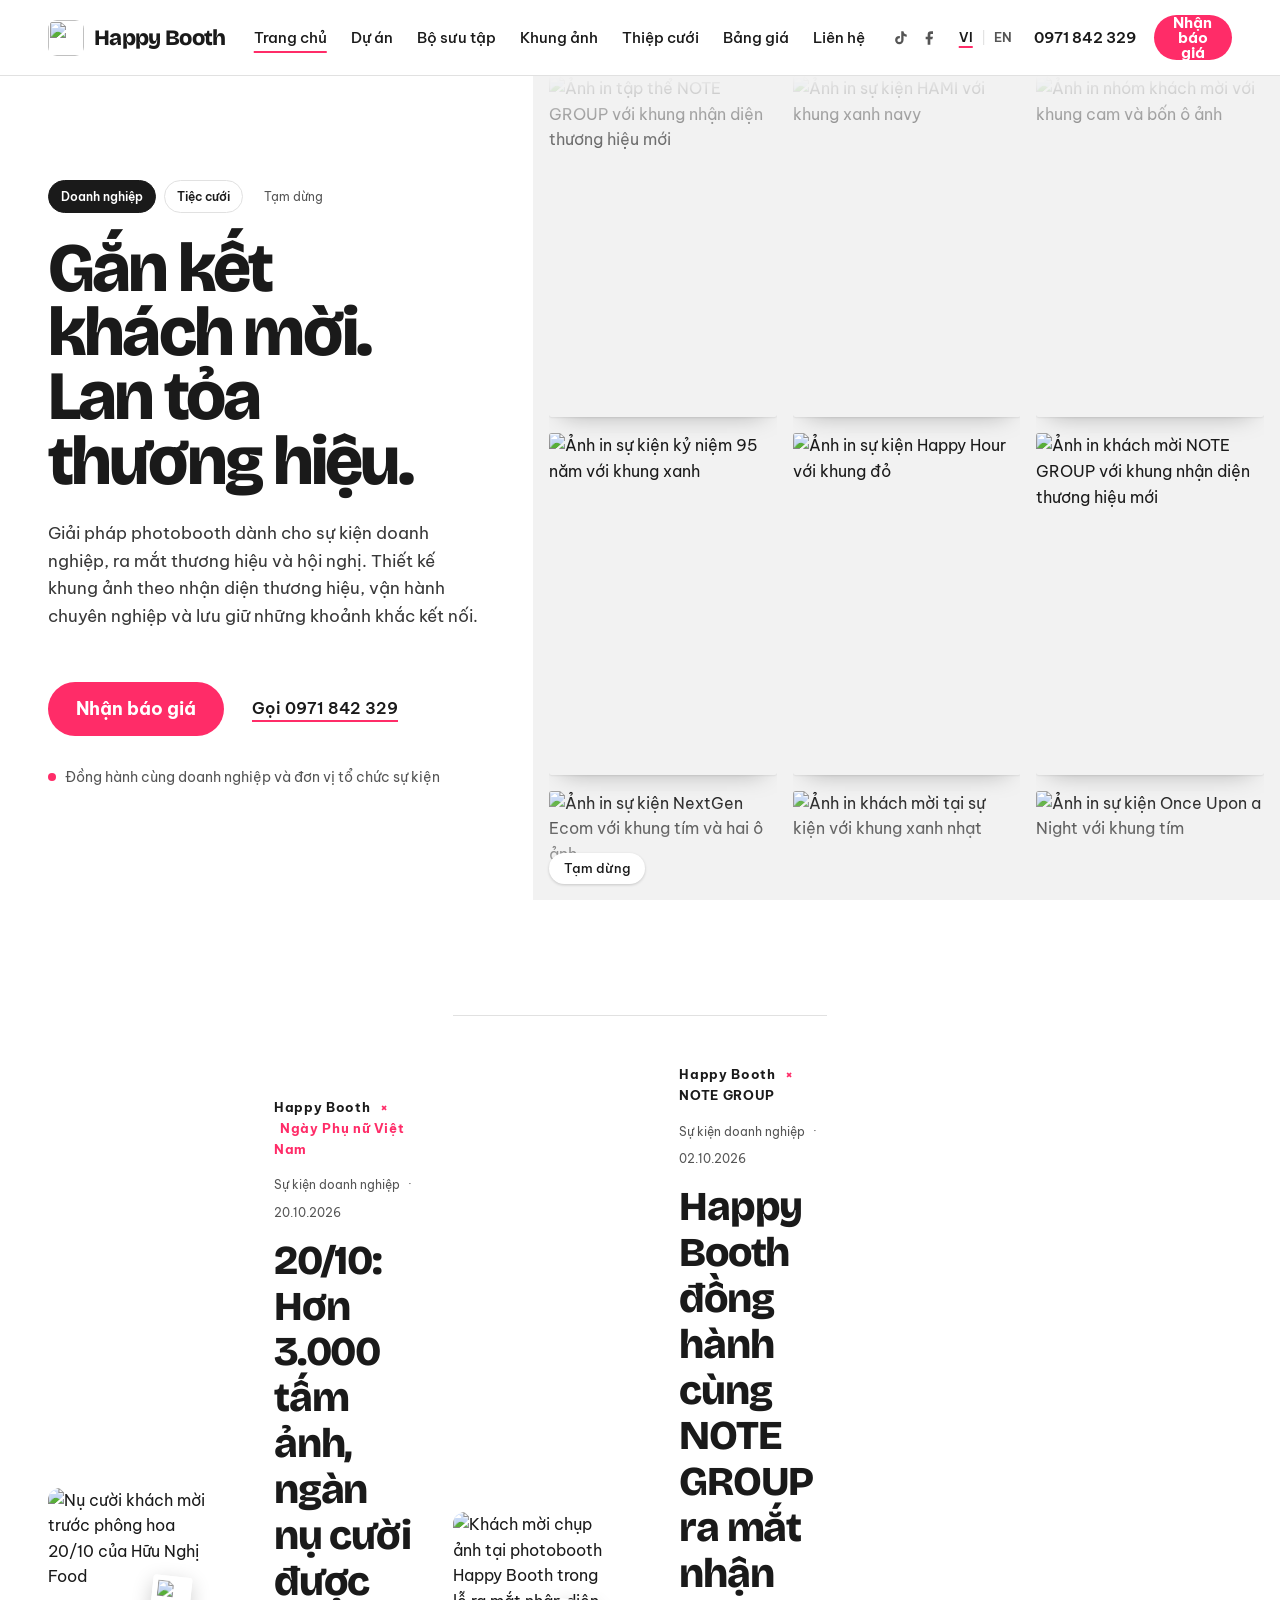
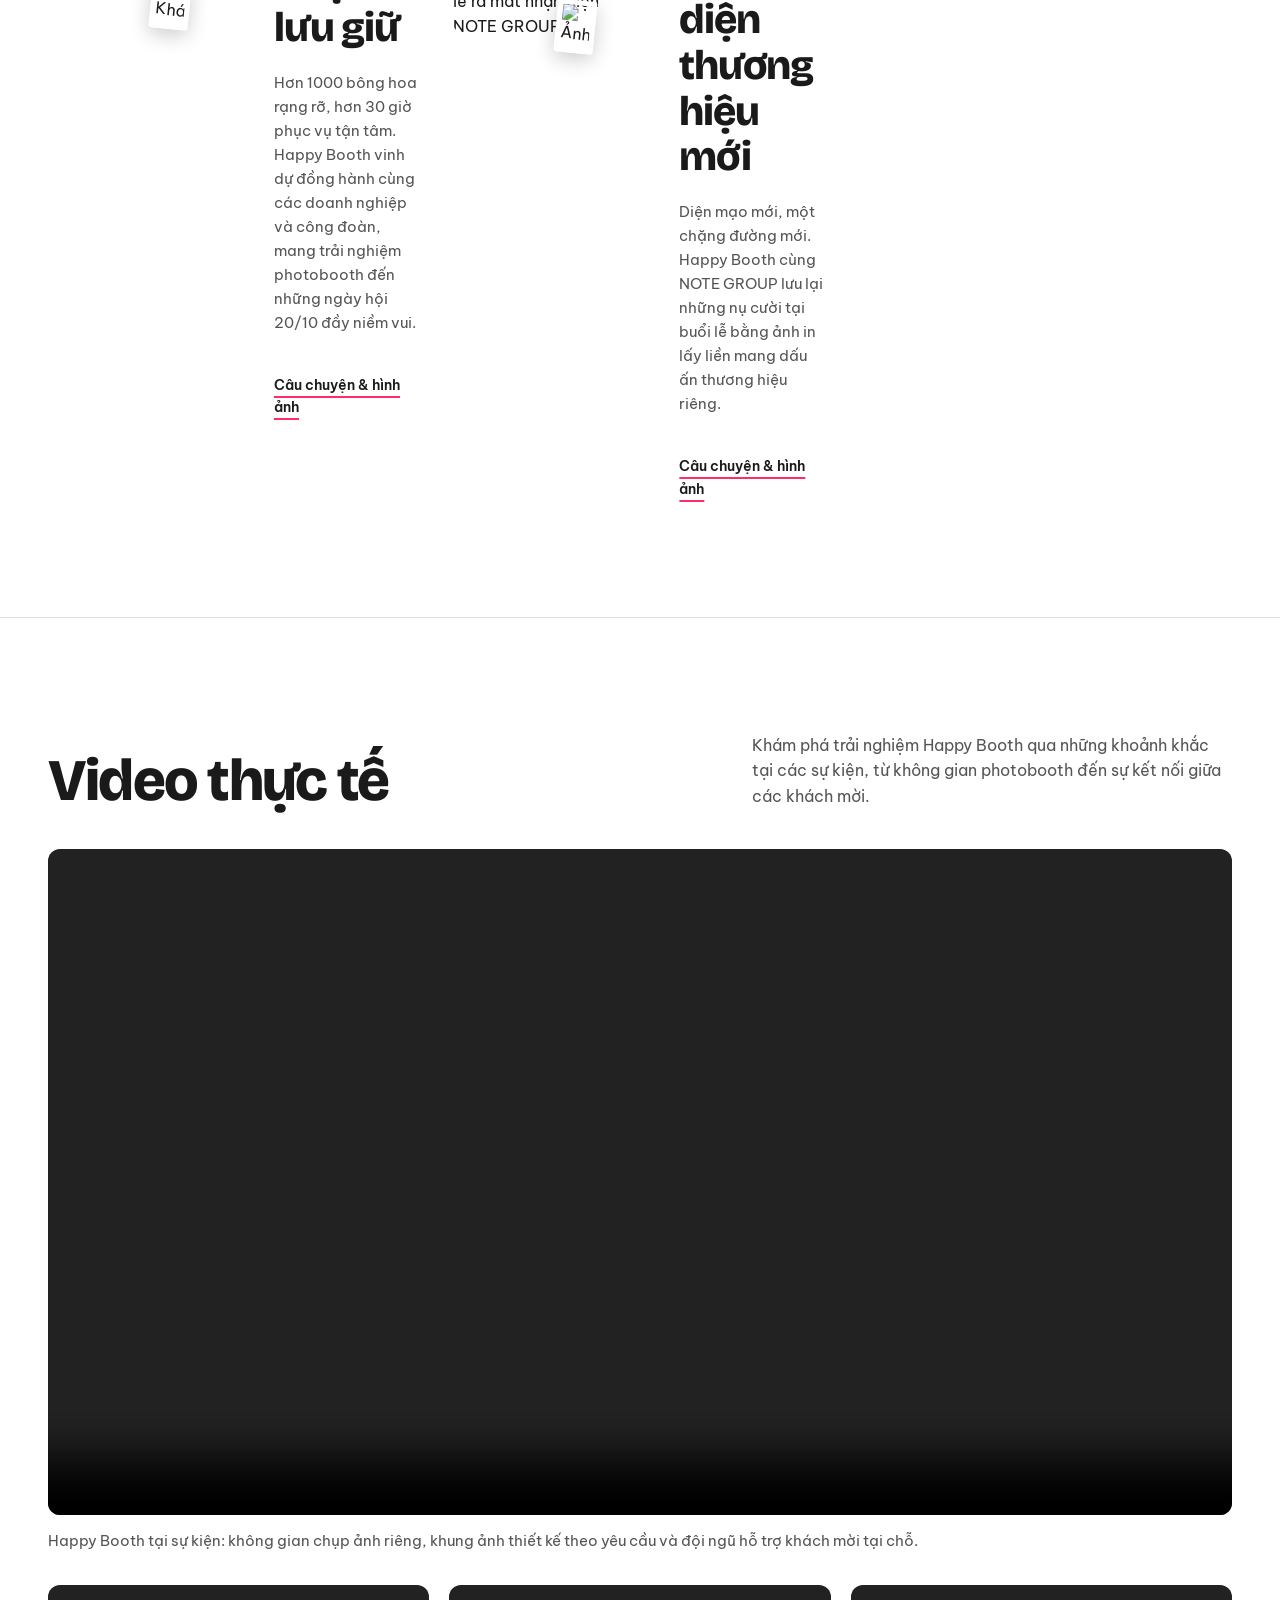
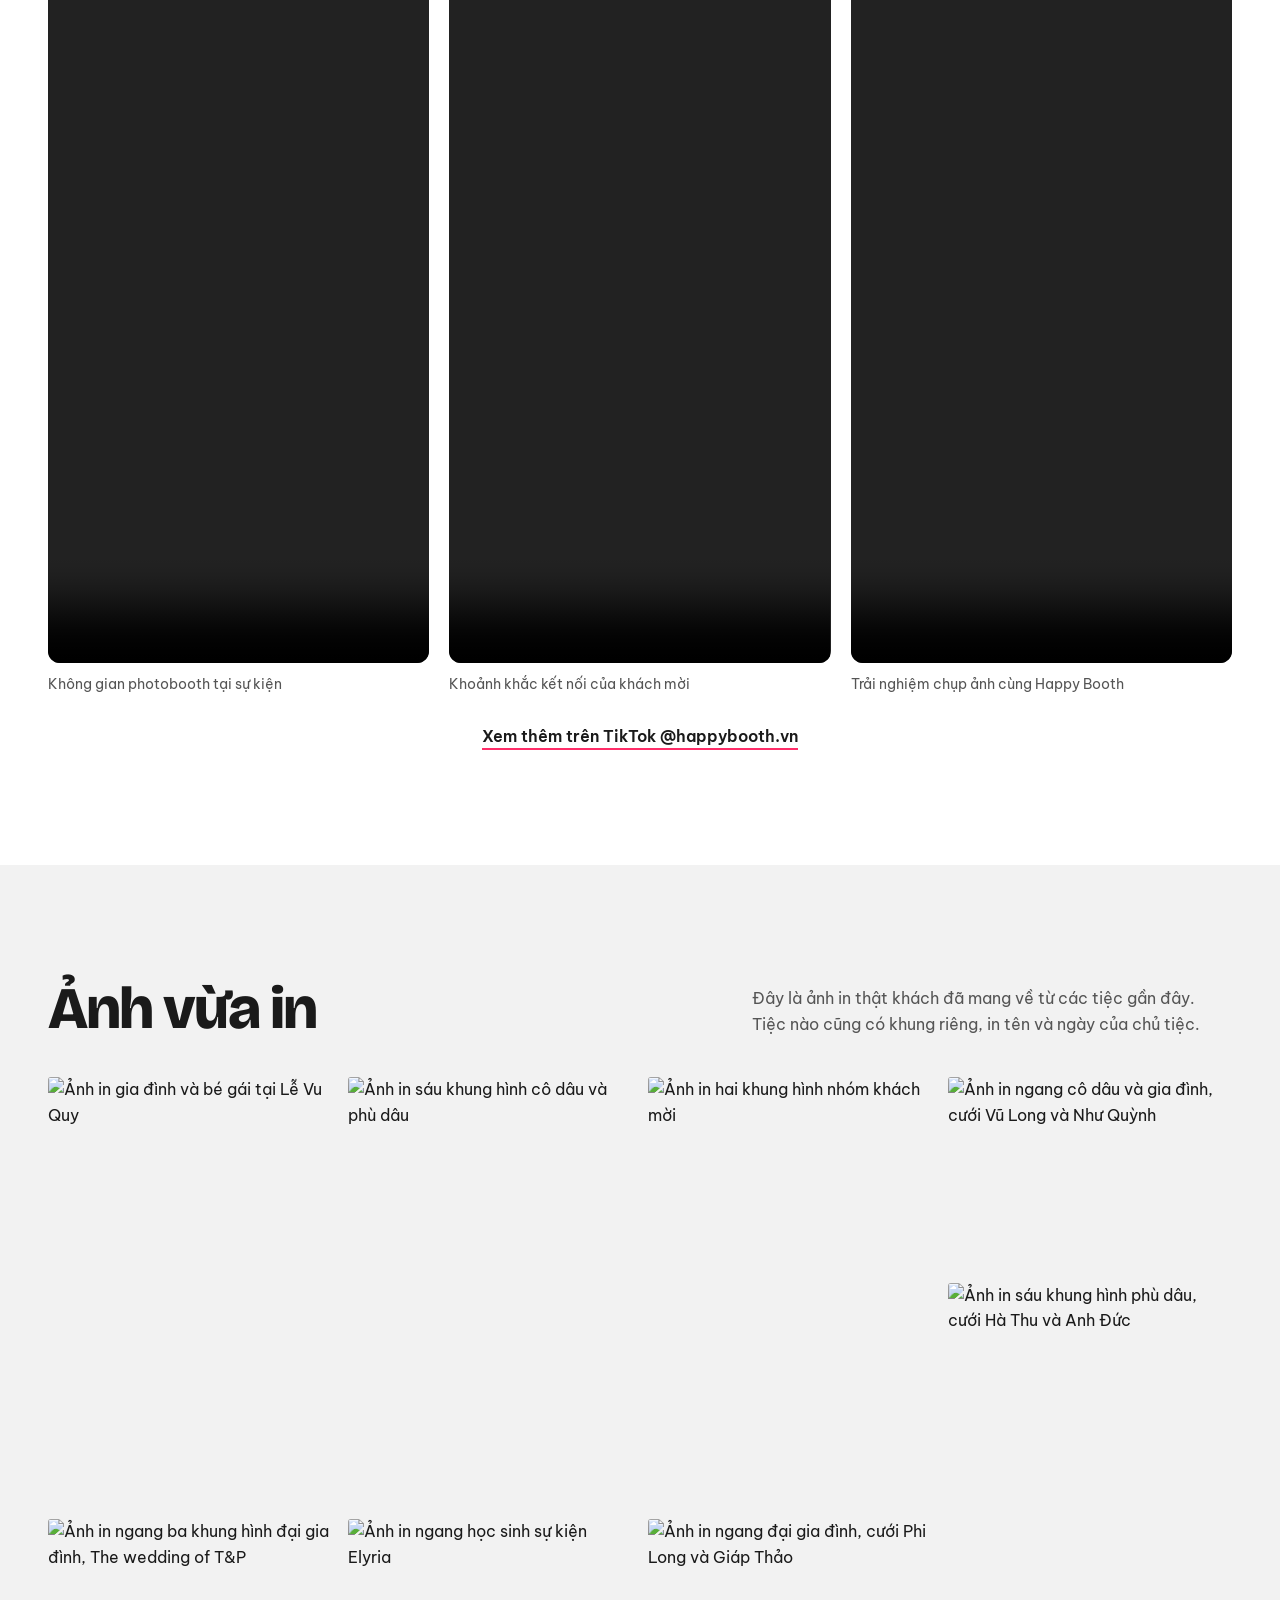
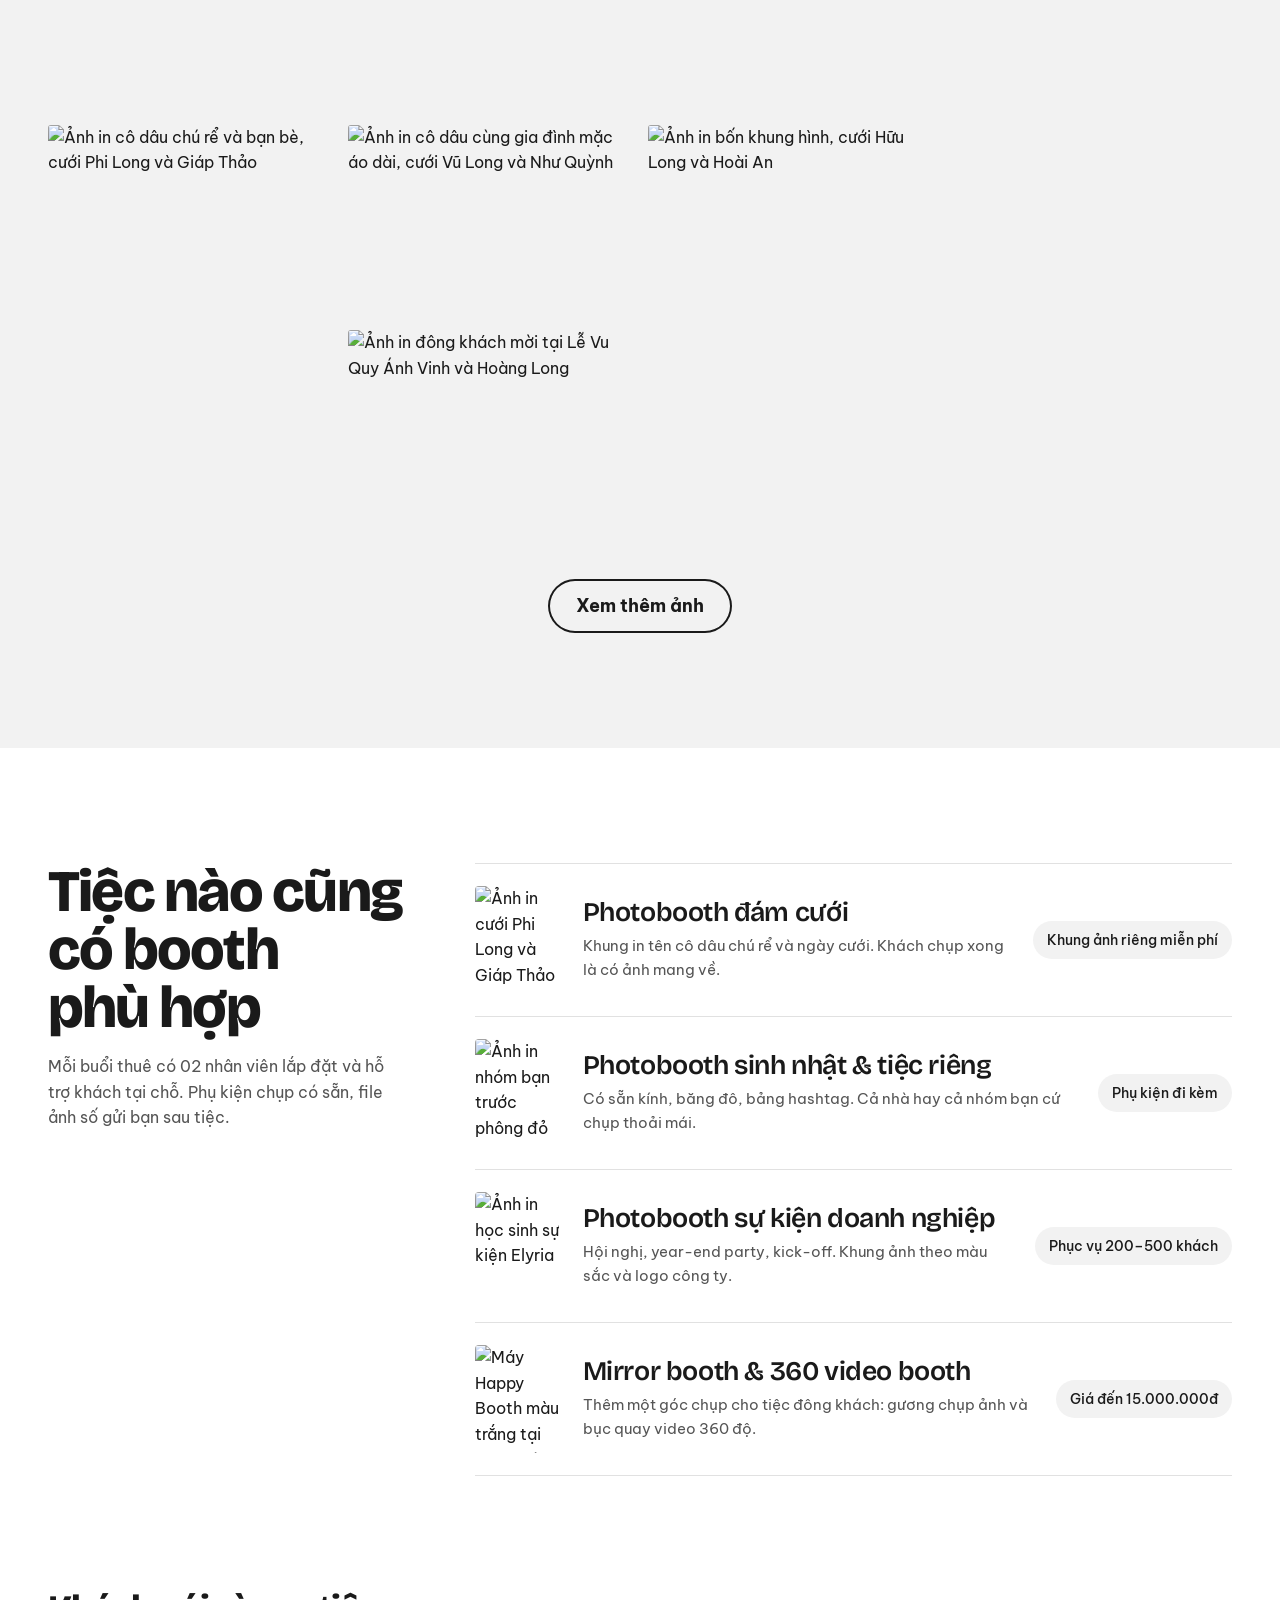
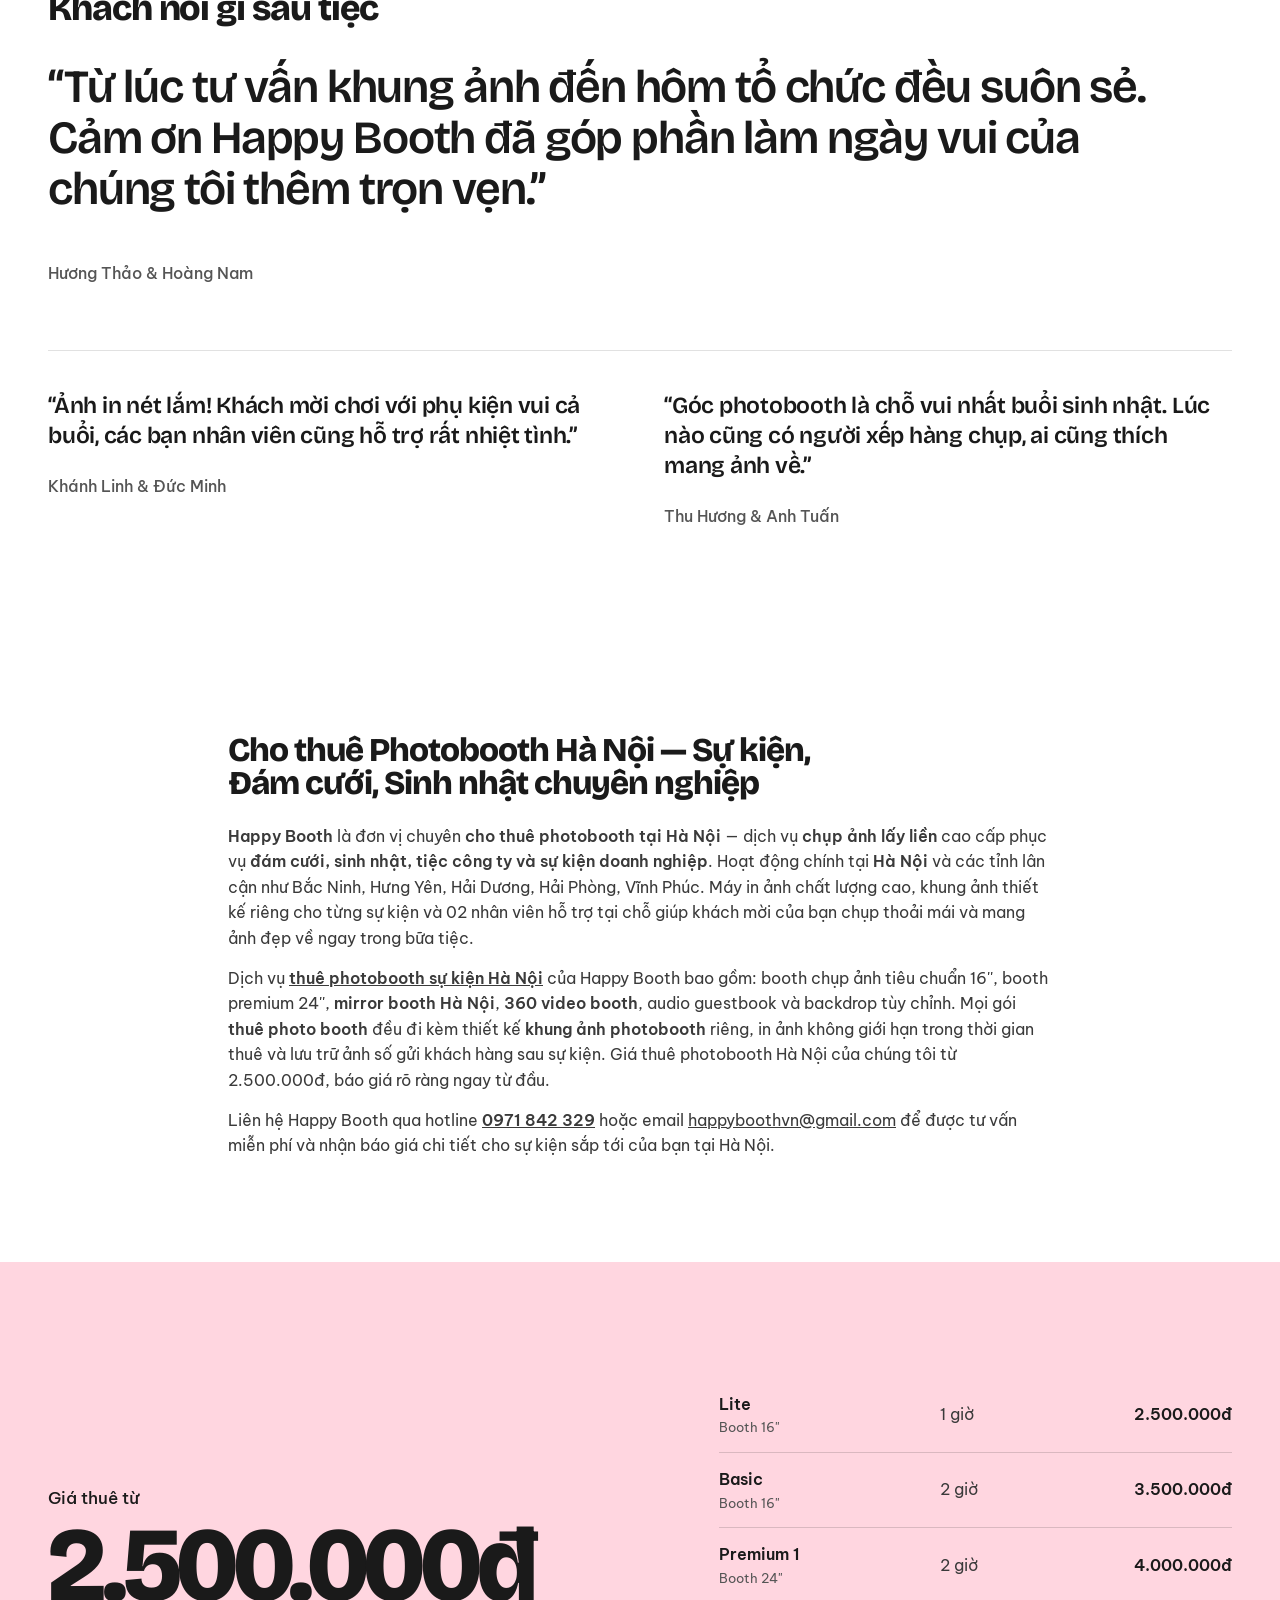
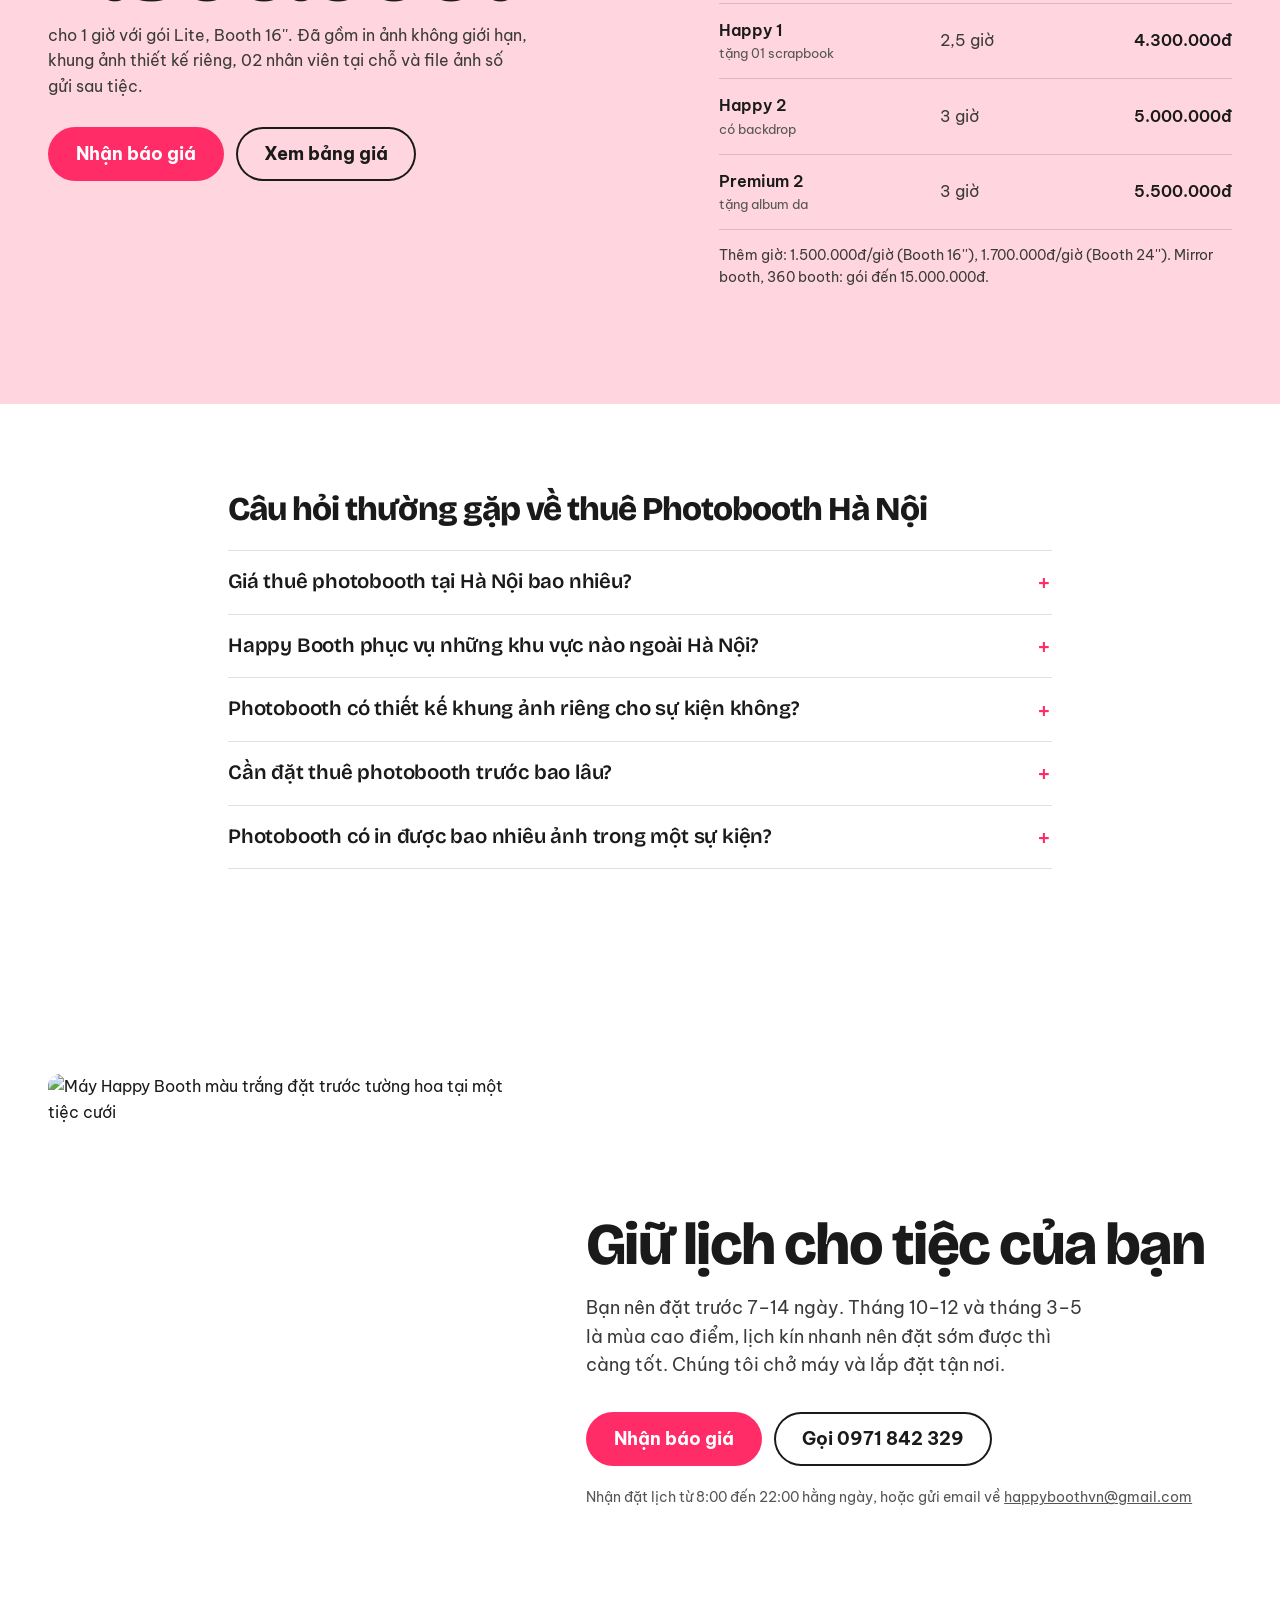
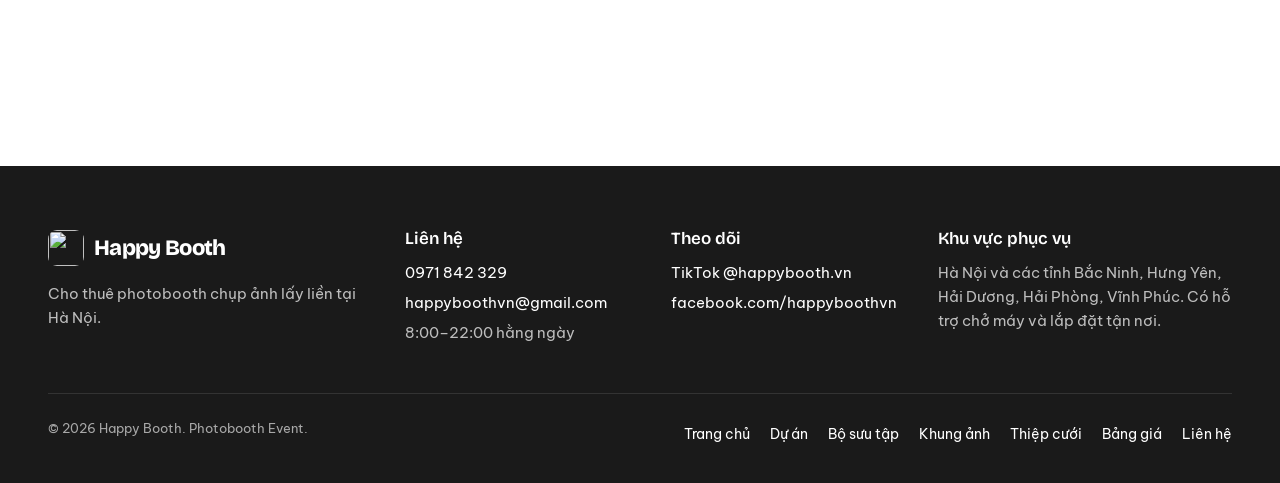
==== index.html @ bcaf2736 "Link the wedding invitation site from every menu Co-Authored-By: Claude Opus 5.5 <noreply@anthropic." ====
<!DOCTYPE html>
<html lang="vi">
<head>
  <meta charset="UTF-8">
  <meta name="viewport" content="width=device-width, initial-scale=1.0">
  <title>Cho thuê Photobooth Hà Nội: sự kiện &amp; đám cưới | Happy Booth</title>
  <meta name="description" content="Cho thuê Photobooth Hà Nội chụp ảnh lấy liền cho đám cưới, sinh nhật, sự kiện doanh nghiệp. Khung ảnh thiết kế riêng, in không giới hạn, giá từ 2.500.000đ.">
  <meta name="keywords" content="thuê photobooth hà nội, cho thuê photobooth hà nội, photobooth sự kiện hà nội, thuê photo booth sự kiện, photobooth đám cưới hà nội, photobooth sinh nhật hà nội, giá thuê photobooth, chụp ảnh lấy liền hà nội, happy booth, photo booth event, khung ảnh photobooth, mirror booth hà nội, 360 booth hà nội">
  <meta name="author" content="Happy Booth">
  <meta name="robots" content="index, follow">
  <link rel="canonical" href="https://happybooth.vn/">

  <!-- Open Graph / Facebook -->
  <meta property="og:type" content="website">
  <meta property="og:url" content="https://happybooth.vn/">
  <meta property="og:title" content="Cho thuê Photobooth Hà Nội: sự kiện &amp; đám cưới | Happy Booth">
  <meta property="og:description" content="Cho thuê Photobooth Hà Nội chụp ảnh lấy liền cao cấp cho đám cưới, sinh nhật, sự kiện doanh nghiệp. Thiết kế khung ảnh riêng, in ảnh tức thì.">
  <meta property="og:image" content="https://happybooth.vn/assets/images/og-cover.jpg">
  <meta property="og:image:width" content="1200">
  <meta property="og:image:height" content="630">
  <meta property="og:image:alt" content="Happy Booth — Cho thuê Photobooth Hà Nội cho đám cưới, sự kiện doanh nghiệp, sinh nhật">
  <meta property="og:locale" content="vi_VN">
  <meta property="og:site_name" content="Happy Booth">

  <!-- Twitter Card -->
  <meta name="twitter:card" content="summary_large_image">
  <meta name="twitter:title" content="Cho thuê Photobooth Hà Nội: sự kiện &amp; đám cưới | Happy Booth">
  <meta name="twitter:description" content="Cho thuê Photobooth Hà Nội chụp ảnh lấy liền cao cấp cho đám cưới, sinh nhật, sự kiện doanh nghiệp.">
  <meta name="twitter:image" content="https://happybooth.vn/assets/images/og-cover.jpg">

  <!-- JSON-LD LocalBusiness Schema -->
  <script type="application/ld+json">
  {
    "@context": "https://schema.org",
    "@type": "LocalBusiness",
    "@id": "https://happybooth.vn/#business",
    "name": "Happy Booth",
    "alternateName": "Happy Booth Hà Nội",
    "image": [
      "https://happybooth.vn/assets/images/home/1.jpg",
      "https://happybooth.vn/assets/images/home/main_image.png"
    ],
    "logo": "https://happybooth.vn/assets/icons/logo.svg",
    "url": "https://happybooth.vn",
    "telephone": "+84971842329",
    "email": "happyboothvn@gmail.com",
    "description": "Happy Booth là đơn vị chuyên cho thuê Photobooth Hà Nội — chụp ảnh lấy liền cao cấp cho đám cưới, sinh nhật, sự kiện doanh nghiệp. Thiết kế khung ảnh riêng, in ảnh tức thì.",
    "priceRange": "2.500.000đ - 15.000.000đ",
    "currenciesAccepted": "VND",
    "paymentAccepted": "Cash, Bank Transfer, Momo, ZaloPay",
    "openingHours": "Mo-Su 08:00-22:00",
    "address": {
      "@type": "PostalAddress",
      "addressLocality": "Hà Nội",
      "addressRegion": "Hà Nội",
      "addressCountry": "VN"
    },
    "areaServed": [
      {"@type": "City", "name": "Hà Nội"},
      {"@type": "City", "name": "Bắc Ninh"},
      {"@type": "City", "name": "Hưng Yên"},
      {"@type": "City", "name": "Hải Phòng"},
      {"@type": "City", "name": "Hải Dương"},
      {"@type": "City", "name": "Vĩnh Phúc"},
      {"@type": "Country", "name": "Việt Nam"}
    ],
    "hasOfferCatalog": {
      "@type": "OfferCatalog",
      "name": "Dịch vụ cho thuê Photobooth Hà Nội",
      "itemListElement": [
        {
          "@type": "Offer",
          "itemOffered": {
            "@type": "Service",
            "name": "Cho thuê Photobooth đám cưới Hà Nội",
            "description": "Photobooth chụp ảnh lấy liền cao cấp cho tiệc cưới, có thiết kế khung ảnh riêng theo cô dâu chú rể."
          }
        },
        {
          "@type": "Offer",
          "itemOffered": {
            "@type": "Service",
            "name": "Cho thuê Photobooth sự kiện doanh nghiệp",
            "description": "Photobooth cho hội nghị, lễ kỷ niệm, event công ty, year-end party, kick-off tại Hà Nội."
          }
        },
        {
          "@type": "Offer",
          "itemOffered": {
            "@type": "Service",
            "name": "Cho thuê Mirror Booth & 360 Booth",
            "description": "Mirror booth tương tác và 360 video booth quay slow-motion cho sự kiện đặc biệt."
          }
        },
        {
          "@type": "Offer",
          "itemOffered": {
            "@type": "Service",
            "name": "Cho thuê Photobooth sinh nhật, tiệc tư nhân",
            "description": "Photobooth nhỏ gọn, chụp lấy liền cho tiệc sinh nhật, kỷ niệm, tân gia tại Hà Nội."
          }
        }
      ]
    },
    "sameAs": [
      "https://www.tiktok.com/@happybooth.vn",
      "https://www.facebook.com/happyboothvn"
    ]
  }
  </script>

  <!-- JSON-LD FAQ Schema -->
  <script type="application/ld+json">
  {
    "@context": "https://schema.org",
    "@type": "FAQPage",
    "mainEntity": [
      {
        "@type": "Question",
        "name": "Giá thuê photobooth tại Hà Nội bao nhiêu?",
        "acceptedAnswer": {
          "@type": "Answer",
          "text": "Giá thuê photobooth Hà Nội của Happy Booth từ 2.500.000đ cho gói Lite 1 giờ đến 15.000.000đ cho gói premium (mirror booth, 360 video booth). Báo giá tuỳ theo thời lượng thuê, số ảnh in và yêu cầu thiết kế khung. Liên hệ hotline 0971 842 329 để nhận báo giá chi tiết."
        }
      },
      {
        "@type": "Question",
        "name": "Happy Booth phục vụ những khu vực nào ngoài Hà Nội?",
        "acceptedAnswer": {
          "@type": "Answer",
          "text": "Ngoài Hà Nội, Happy Booth còn nhận thuê photobooth tại Bắc Ninh, Hưng Yên, Hải Dương, Hải Phòng, Vĩnh Phúc và các tỉnh miền Bắc. Chúng tôi hỗ trợ vận chuyển, lắp đặt tận nơi."
        }
      },
      {
        "@type": "Question",
        "name": "Photobooth có thiết kế khung ảnh riêng cho sự kiện không?",
        "acceptedAnswer": {
          "@type": "Answer",
          "text": "Có. Mọi gói thuê photobooth của Happy Booth đều đi kèm thiết kế khung ảnh miễn phí theo chủ đề riêng của sự kiện (đám cưới, sinh nhật, brand event), in trên giấy ảnh chất lượng cao và giao file số sau sự kiện."
        }
      },
      {
        "@type": "Question",
        "name": "Cần đặt thuê photobooth trước bao lâu?",
        "acceptedAnswer": {
          "@type": "Answer",
          "text": "Bạn nên đặt thuê photobooth trước sự kiện ít nhất 7-14 ngày để đảm bảo chỗ và có đủ thời gian thiết kế khung ảnh riêng. Vào mùa cao điểm (tháng 10-12, tháng 3-5) nên đặt sớm hơn."
        }
      },
      {
        "@type": "Question",
        "name": "Photobooth có in được bao nhiêu ảnh trong một sự kiện?",
        "acceptedAnswer": {
          "@type": "Answer",
          "text": "Hầu hết các gói photobooth của Happy Booth in không giới hạn số ảnh trong thời gian thuê. Tốc độ in trung bình 8-12 giây/ảnh, đáp ứng được sự kiện 200-500 khách mời."
        }
      }
    ]
  }
  </script>

  <!-- JSON-LD Website Schema with SearchAction -->
  <script type="application/ld+json">
  {
    "@context": "https://schema.org",
    "@type": "WebSite",
    "@id": "https://happybooth.vn/#website",
    "url": "https://happybooth.vn/",
    "name": "Happy Booth",
    "alternateName": ["Happy Booth Hà Nội", "happybooth.vn"],
    "description": "Cho thuê Photobooth Hà Nội — đám cưới, sinh nhật, sự kiện",
    "inLanguage": "vi-VN",
    "publisher": {"@id": "https://happybooth.vn/#business"}
  }
  </script>

  <link rel="icon" href="favicon.ico" sizes="any">
  <link rel="icon" type="image/png" sizes="32x32" href="assets/icons/favicon-32x32.png">
  <link rel="icon" type="image/png" sizes="96x96" href="assets/icons/favicon-96x96.png">
  <link rel="icon" type="image/png" sizes="192x192" href="assets/icons/favicon-192x192.png">
  <link rel="icon" type="image/svg+xml" href="assets/icons/logo.svg">
  <link rel="apple-touch-icon" sizes="180x180" href="assets/icons/apple-touch-icon.png">
  <link rel="preconnect" href="https://fonts.googleapis.com">
  <link rel="preconnect" href="https://fonts.gstatic.com" crossorigin>
  <link href="https://fonts.googleapis.com/css2?family=Bricolage+Grotesque:opsz,wght@12..96,600;12..96,800&family=Be+Vietnam+Pro:wght@400;500;600;700&display=swap" rel="stylesheet">
  <link rel="stylesheet" href="assets/css/style.css?v=66bcf9bbae39">
</head>
<body>

  <!-- Header -->
  <header class="header">
    <div class="header__inner">
      <a class="header__logo" href="/">
        <img src="assets/icons/logo.svg" alt="" class="header__logo-img" width="36" height="36">
        <span>Happy Booth</span>
      </a>
      <nav class="header__nav" aria-label="Điều hướng chính" data-i18n-aria-label="common.a11y.mainNav">
        <a href="/" class="active" data-i18n="common.nav.home">Trang chủ</a>
        <a href="/about" data-i18n="common.nav.about">Dự án</a>
        <a href="/portfolio" data-i18n="common.nav.portfolio">Bộ sưu tập</a>
        <a href="/frame" data-i18n="common.nav.frame">Khung ảnh</a>
        <a href="https://invite.happybooth.vn/" class="vi-only" lang="vi">Thiệp cưới</a>
        <a href="/price" data-i18n="common.nav.price">Bảng giá</a>
        <a href="/contact" data-i18n="common.nav.contact">Liên hệ</a>
      </nav>
      <div class="header__actions">
        <span class="header__social">
          <a href="https://www.tiktok.com/@happybooth.vn" target="_blank" rel="noopener" aria-label="TikTok">
            <svg xmlns="http://www.w3.org/2000/svg" width="16" height="16" viewBox="0 0 24 24" fill="currentColor" stroke="none"><path d="M19.59 6.69a4.83 4.83 0 0 1-3.77-4.25V2h-3.45v13.67a2.89 2.89 0 0 1-2.88 2.5 2.89 2.89 0 0 1-2.89-2.89 2.89 2.89 0 0 1 2.89-2.89c.28 0 .54.04.79.1v-3.5a6.37 6.37 0 0 0-.79-.05A6.34 6.34 0 0 0 3.15 15a6.34 6.34 0 0 0 6.34 6.34 6.34 6.34 0 0 0 6.34-6.34V8.7a8.18 8.18 0 0 0 4.76 1.52V6.77a4.83 4.83 0 0 1-1-.08z"/></svg>
          </a>
          <a href="https://www.facebook.com/happyboothvn" target="_blank" rel="noopener" aria-label="Facebook">
            <svg xmlns="http://www.w3.org/2000/svg" width="16" height="16" viewBox="0 0 24 24" fill="currentColor" stroke="none"><path d="M18 2h-3a5 5 0 0 0-5 5v3H7v4h3v8h4v-8h3l1-4h-4V7a1 1 0 0 1 1-1h3z"/></svg>
          </a>
        </span>
        <span class="lang-toggle">
          <button class="lang-toggle__btn active" data-lang="vi">VI</button>
          <span class="lang-toggle__divider">|</span>
          <button class="lang-toggle__btn" data-lang="en">EN</button>
        </span>
        <a class="header__tel" href="tel:+84971842329">0971 842 329</a>
        <a class="btn btn--pink btn--sm" href="/contact" data-i18n="common.cta.getQuote">Nhận báo giá</a>
      </div>
      <a class="btn btn--pink btn--sm header__call" href="tel:+84971842329" data-i18n="common.cta.callHotline">Gọi hotline</a>
      <button class="hamburger" aria-label="Mở hoặc đóng menu" data-i18n-aria-label="common.a11y.toggleMenu">
        <span class="hamburger__line"></span>
        <span class="hamburger__line"></span>
        <span class="hamburger__line"></span>
      </button>
    </div>
  </header>

  <!-- Mobile Nav -->
  <nav class="mobile-nav">
    <a href="/" class="active" data-i18n="common.nav.home">Trang chủ</a>
    <a href="/about" data-i18n="common.nav.about">Dự án</a>
    <a href="/portfolio" data-i18n="common.nav.portfolio">Bộ sưu tập</a>
    <a href="/frame" data-i18n="common.nav.frame">Khung ảnh</a>
    <a href="https://invite.happybooth.vn/" class="vi-only" lang="vi">Thiệp cưới</a>
    <a href="/price" data-i18n="common.nav.price">Bảng giá</a>
    <a href="/contact" data-i18n="common.nav.contact">Liên hệ</a>
    <a href="https://www.tiktok.com/@happybooth.vn" target="_blank" rel="noopener">TikTok</a>
    <a href="https://www.facebook.com/happyboothvn" target="_blank" rel="noopener">Facebook</a>
    <a class="btn btn--pink" href="tel:+84971842329" data-i18n="common.cta.callNumber">Gọi 0971 842 329</a>
    <span class="lang-toggle lang-toggle--mobile">
      <button class="lang-toggle__btn active" data-lang="vi">VI</button>
      <span class="lang-toggle__divider">|</span>
      <button class="lang-toggle__btn" data-lang="en">EN</button>
    </span>
  </nav>

  <main id="page-content" data-page="home" data-title="Cho thuê Photobooth Hà Nội: sự kiện &amp; đám cưới | Happy Booth">

  <!-- Hero + live photo wall -->
  <section class="home-hero">
    <div class="home-hero__copy">
      <div class="home-hero__switch" role="group" aria-label="Chọn thông điệp">
        <button type="button" data-hero-target="business" aria-pressed="true" data-i18n="home.hero.businessLabel">Doanh nghiệp</button>
        <button type="button" data-hero-target="wedding" aria-pressed="false" data-i18n="home.hero.weddingLabel">Tiệc cưới</button>
        <button class="home-hero__rotation" type="button" data-hero-pause aria-pressed="false" data-i18n="home.hero.pause">Tạm dừng</button>
      </div>
      <h1 class="home-hero__title home-hero__message-grid">
        <span data-hero-message="business" aria-hidden="false" data-i18n-html="home.hero.title">Gắn kết khách mời.<br>Lan tỏa thương hiệu.</span>
        <span data-hero-message="wedding" aria-hidden="true" data-i18n-html="home.hero.weddingTitle">Ngày vui trọn vẹn.<br>Kỷ niệm còn mãi.</span>
      </h1>
      <div class="home-hero__sub home-hero__message-grid">
        <p data-hero-message="business" aria-hidden="false" data-i18n="home.hero.sub">Giải pháp photobooth dành cho sự kiện doanh nghiệp, ra mắt thương hiệu và hội nghị. Thiết kế khung ảnh theo nhận diện thương hiệu, vận hành chuyên nghiệp và lưu giữ những khoảnh khắc kết nối.</p>
        <p data-hero-message="wedding" aria-hidden="true" data-i18n="home.hero.weddingSub">Photobooth dành cho tiệc cưới, với khung ảnh thiết kế theo phong cách riêng của cô dâu chú rể. Một không gian để gia đình, bạn bè cùng lưu lại khoảnh khắc và mang về những tấm ảnh kỷ niệm.</p>
      </div>
      <div class="home-hero__cta">
        <a class="btn btn--pink" href="/contact" data-i18n="common.cta.getQuote">Nhận báo giá</a>
        <a class="text-link" href="tel:+84971842329" data-i18n="common.cta.callNumber">Gọi 0971 842 329</a>
      </div>
      <p class="home-hero__where"><span class="home-hero__message-grid">
        <span data-hero-message="business" aria-hidden="false" data-i18n="home.hero.where">Đồng hành cùng doanh nghiệp và đơn vị tổ chức sự kiện</span>
        <span data-hero-message="wedding" aria-hidden="true" data-i18n="home.hero.weddingWhere">Đồng hành cùng cô dâu chú rể trong ngày trọng đại</span>
      </span></p>
    </div>
    <div class="wall" data-hero-wall="business" role="region" aria-label="Ảnh in tại các sự kiện Happy Booth đã phục vụ">
      <div class="wall__col"><div class="wall__track">
        <div class="wall__item"><img src="assets/images/highlights/business/20261002_141559_201.webp" width="600" height="900" loading="eager" alt="Ảnh in tập thể NOTE GROUP với khung nhận diện thương hiệu mới"></div>
        <div class="wall__item"><img src="assets/images/highlights/business/20260325_105539_914.webp" width="600" height="900" loading="eager" alt="Ảnh in sự kiện kỷ niệm 95 năm với khung xanh"></div>
        <div class="wall__item"><img src="assets/images/highlights/business/20260718_165737_211.webp" width="600" height="900" loading="lazy" alt="Ảnh in sự kiện NextGen Ecom với khung tím và hai ô ảnh"></div>
        <div class="wall__item"><img src="assets/images/highlights/business/20260530_075131_896_2x.webp" width="600" height="900" loading="lazy" alt="Ảnh in sự kiện HAMI 2026 với khung xanh"></div>
        <div class="wall__item"><img src="assets/images/highlights/business/20260816_182612_498_2x.webp" width="600" height="900" loading="lazy" alt="Ảnh in khách mời tại sự kiện với khung cam rực rỡ"></div>
        <div class="wall__item"><img src="assets/images/highlights/business/20260511_181201_799_2x.webp" width="600" height="900" loading="lazy" alt="Ảnh in khách mời tại sự kiện với khung hoa tông xanh"></div>
      </div></div>
      <div class="wall__col"><div class="wall__track">
        <div class="wall__item"><img src="assets/images/highlights/business/20260626_141958_787.webp" width="600" height="900" loading="eager" alt="Ảnh in sự kiện HAMI với khung xanh navy"></div>
        <div class="wall__item"><img src="assets/images/highlights/business/20260922_152806_527.webp" width="600" height="900" loading="eager" alt="Ảnh in sự kiện Happy Hour với khung đỏ"></div>
        <div class="wall__item"><img src="assets/images/highlights/business/20260619_185518_673.webp" width="600" height="900" loading="lazy" alt="Ảnh in khách mời tại sự kiện với khung xanh nhạt"></div>
        <div class="wall__item"><img src="assets/images/highlights/business/20260527_124348_530_2x.webp" width="600" height="900" loading="lazy" alt="Ảnh in khách mời tại sự kiện với khung đỏ"></div>
        <div class="wall__item wall__pair"><img src="assets/images/highlights/msig/msig-02.webp" width="400" height="1200" loading="lazy" alt="Khách mời chụp ảnh với khung thương hiệu MSIG, ảnh 02"><img src="assets/images/highlights/msig/msig-09.webp" width="400" height="1200" loading="lazy" alt="Khách mời chụp ảnh với khung thương hiệu MSIG, ảnh 09"></div>
      </div></div>
      <div class="wall__col"><div class="wall__track">
        <div class="wall__item"><img src="assets/images/highlights/business/20260624_201549_211.webp" width="600" height="900" loading="eager" alt="Ảnh in nhóm khách mời với khung cam và bốn ô ảnh"></div>
        <div class="wall__item"><img src="assets/images/highlights/business/20261002_135052_720.webp" width="600" height="900" loading="eager" alt="Ảnh in khách mời NOTE GROUP với khung nhận diện thương hiệu mới"></div>
        <div class="wall__item"><img src="assets/images/highlights/business/20260527_190239_506_2x.webp" width="600" height="900" loading="lazy" alt="Ảnh in sự kiện Once Upon a Night với khung tím"></div>
        <div class="wall__item"><img src="assets/images/highlights/business/20260718_161233_461_2x.webp" width="600" height="900" loading="lazy" alt="Dải ảnh in sự kiện NextGen Ecom với khung tím"></div>
        <div class="wall__item wall__pair"><img src="assets/images/highlights/msig/msig-04.webp" width="400" height="1200" loading="lazy" alt="Khách mời chụp ảnh với khung thương hiệu MSIG, ảnh 04"><img src="assets/images/highlights/msig/msig-18.webp" width="400" height="1200" loading="lazy" alt="Khách mời chụp ảnh với khung thương hiệu MSIG, ảnh 18"></div>
      </div></div>
      <button class="wall__pause" type="button" aria-pressed="false" data-i18n="home.wall.pause">Tạm dừng</button>
    </div>
    <div class="wall" data-hero-wall="wedding" role="region" aria-label="Ảnh in tại các tiệc cưới Happy Booth" hidden>
      <div class="wall__col"><div class="wall__track">
        <div class="wall__item"><img src="assets/images/highlights/p01.jpg" width="600" height="900" alt="Ảnh in cưới Thế Mạnh và Anh Thư, bốn khung hình nhóm bạn"></div>
        <div class="wall__item wall__pair"><img src="assets/images/highlights/s01.jpg" width="400" height="1200" alt="Dải ảnh hai cô gái, cưới Thu Anh và Duy Khánh"><img src="assets/images/highlights/s02.jpg" width="400" height="1200" alt="Dải ảnh cô dâu và bạn bè, cưới Phi Long và Giáp Thảo"></div>
        <div class="wall__item"><img src="assets/images/highlights/p07.jpg" width="600" height="900" alt="Ảnh in nhóm bạn tại cưới Vũ Long và Như Quỳnh"></div>
        <div class="wall__item"><img src="assets/images/highlights/l03.jpg" width="900" height="600" alt="Ảnh in ngang nhóm bạn trước phông đỏ, cưới Ngọc Anh và Nguyễn Tú"></div>
        <div class="wall__item"><img src="assets/images/highlights/p13.jpg" width="600" height="900" alt="Ảnh in gia đình bế em bé, cưới Anh Vũ và Thùy Linh"></div>
        <div class="wall__item"><img src="assets/images/highlights/p18.jpg" width="900" height="600" alt="Ảnh in khách mời buổi tối, cưới Hà Thu và Anh Đức"></div>
      </div></div>
      <div class="wall__col"><div class="wall__track">
        <div class="wall__item"><img src="assets/images/highlights/p04.jpg" width="600" height="900" alt="Ảnh in chú rể và bạn bè, cưới Phi Long và Giáp Thảo"></div>
        <div class="wall__item"><img src="assets/images/highlights/p10.jpg" width="600" height="900" alt="Ảnh in cô dâu và khách mời cầm bảng Cô Dâu"></div>
        <div class="wall__item"><img src="assets/images/highlights/p08.jpg" width="900" height="600" alt="Ảnh in cô dâu cùng gia đình mặc áo dài, cưới Vũ Long và Như Quỳnh"></div>
        <div class="wall__item"><img src="assets/images/highlights/p15.jpg" width="600" height="900" alt="Ảnh in gia đình tại Lễ Vu Quy Ánh Vinh và Hoàng Long"></div>
        <div class="wall__item"><img src="assets/images/highlights/l01.jpg" width="900" height="600" alt="Ảnh in cô dâu và gia đình trước phông hoa hồng, cưới Vân Anh và Tuấn Vũ"></div>
        <div class="wall__item"><img src="assets/images/highlights/p19.jpg" width="600" height="900" alt="Ảnh in cặp đôi cầm bảng chúc mừng, cưới Hà Thu và Anh Đức"></div>
      </div></div>
      <div class="wall__col"><div class="wall__track">
        <div class="wall__item"><img src="assets/images/highlights/p02.jpg" width="600" height="900" alt="Ảnh in cô dâu và khách mời, cưới Phi Long và Giáp Thảo"></div>
        <div class="wall__item"><img src="assets/images/highlights/p09.jpg" width="600" height="900" alt="Ảnh in cô dâu và bạn bè cầm bảng Cô Dâu, cưới Vũ Long và Như Quỳnh"></div>
        <div class="wall__item"><img src="assets/images/highlights/p12.jpg" width="600" height="900" alt="Ảnh in bốn khung hình, cưới Hữu Long và Hoài An"></div>
        <div class="wall__item"><img src="assets/images/highlights/p16.jpg" width="900" height="600" alt="Ảnh in khách mời tại Lễ Vu Quy Ánh Vinh và Hoàng Long"></div>
        <div class="wall__item"><img src="assets/images/highlights/p11.jpg" width="900" height="600" alt="Ảnh in nhóm bạn, cưới Hữu Long và Hoài An"></div>
      </div></div>
      <button class="wall__pause" type="button" aria-pressed="false" data-i18n="home.wall.pause">Tạm dừng</button>
    </div>
  </section>

  <!-- Add completed jobs as .recent-job articles with data-job-date="YYYY-MM-DD".
       The homepage keeps the three newest jobs. No placeholder jobs are shown. -->
  <section class="home-section recent-jobs" aria-label="Happy Booth — Dự án đã thực hiện">
    <div class="wrap recent-jobs__list recent-jobs__list--editorial" data-recent-jobs>
<article class="recent-job" data-job-date="2026-10-20" aria-labelledby="womens-day-title"><div class="recent-job__visual"><a class="recent-job__cover recent-job__cover-link wd-home-cover" href="/du-an-20-10" aria-label="Đọc câu chuyện Happy Booth trong chuỗi sự kiện 20/10"><img class="" src="assets/images/jobs/womens-day-2026/thumbs/photo-23.webp" width="1800" height="1200" alt="Nụ cười khách mời trước phông hoa 20/10 của Hữu Nghị Food" loading="lazy" decoding="async"></a><img class="recent-job__print" src="assets/images/jobs/womens-day-2026/thumbs/photo-05.webp" width="1200" height="1800" alt="Khách mời AAS – Smart Invest với khung ảnh 20/10 màu hồng" loading="lazy" decoding="async"></div><div class="recent-job__copy"><p class="recent-job__partner">Happy Booth <span aria-hidden="true">×</span> <span data-i18n="home.jobs.womensDay.partner">Ngày Phụ nữ Việt Nam</span></p><div class="recent-job__meta"><span data-i18n="home.jobs.note.category">Sự kiện doanh nghiệp</span><span aria-hidden="true">·</span><time datetime="2026-10-20">20.10.2026</time></div><h2 id="womens-day-title" class="recent-job__title" data-i18n="home.jobs.womensDay.title">20/10: Hơn 3.000 tấm ảnh, ngàn nụ cười được lưu giữ</h2><p class="recent-job__intro" data-i18n="home.jobs.womensDay.intro">Hơn 1000 bông hoa rạng rỡ, hơn 30 giờ phục vụ tận tâm. Happy Booth vinh dự đồng hành cùng các doanh nghiệp và công đoàn, mang trải nghiệm photobooth đến những ngày hội 20/10 đầy niềm vui.</p><a class="text-link recent-job__article-link" href="/du-an-20-10" data-i18n="home.jobs.note.open">Câu chuyện &amp; hình ảnh</a></div></article>
      <article class="recent-job" data-job-date="2026-10-02" aria-labelledby="note-group-title">
        <div class="recent-job__visual">
          <a class="recent-job__cover recent-job__cover-link" href="/du-an-note-group" aria-label="Đọc câu chuyện Happy Booth tại sự kiện NOTE GROUP">
            <img src="assets/images/jobs/note-group/photobooth.webp" width="1600" height="1200" loading="lazy" alt="Khách mời chụp ảnh tại photobooth Happy Booth trong lễ ra mắt nhận diện NOTE GROUP">
          </a>
          <img class="recent-job__print" src="assets/images/jobs/note-group/group-print-thumb.webp" width="480" height="720" loading="lazy" alt="Ảnh in lấy liền với khung nhận diện mới của NOTE GROUP">
        </div>
        <div class="recent-job__copy">
          <p class="recent-job__partner">Happy Booth <span aria-hidden="true">×</span> NOTE GROUP</p>
          <div class="recent-job__meta"><span data-i18n="home.jobs.note.category">Sự kiện doanh nghiệp</span><span aria-hidden="true">·</span><time datetime="2026-10-02">02.10.2026</time></div>
          <h2 id="note-group-title" class="recent-job__title" data-i18n="home.jobs.note.title">Happy Booth đồng hành cùng NOTE GROUP ra mắt nhận diện thương hiệu mới</h2>
          <p class="recent-job__intro" data-i18n="home.jobs.note.intro">Diện mạo mới, một chặng đường mới. Happy Booth cùng NOTE GROUP lưu lại những nụ cười tại buổi lễ bằng ảnh in lấy liền mang dấu ấn thương hiệu riêng.</p>
          <a class="text-link recent-job__article-link" href="/du-an-note-group" data-i18n="home.jobs.note.open">Câu chuyện &amp; hình ảnh</a>
        </div>
      </article>
    </div>
  </section>

  <!-- Event videos — one collection, without category filters. -->
  <section class="home-section" id="video">
    <div class="wrap">
      <div class="section-head">
        <h2 data-i18n="home.video.title">Video thực tế</h2>
        <p data-i18n="home.video.text">Khám phá trải nghiệm Happy Booth qua những khoảnh khắc tại các sự kiện, từ không gian photobooth đến sự kết nối giữa các khách mời.</p>
      </div>
      <div class="video-screen">
        <img class="video-screen__bg" src="assets/videos/showreel.jpg" alt="" aria-hidden="true">
        <video controls data-autoplay muted loop playsinline preload="none" poster="assets/videos/showreel.jpg" aria-label="Video tổng hợp trải nghiệm Happy Booth"><source src="assets/videos/showreel.mp4" type="video/mp4"></video>
      </div>
      <p class="video-screen__foot" data-i18n="home.video.caption">Happy Booth tại sự kiện: không gian chụp ảnh riêng, khung ảnh thiết kế theo yêu cầu và đội ngũ hỗ trợ khách mời tại chỗ.</p>
      <div class="reels__list">
        <figure class="reel"><video controls data-autoplay muted loop playsinline preload="none" poster="assets/videos/reel-1.jpg" aria-label="Không gian photobooth tại sự kiện"><source src="assets/videos/reel-1.mp4" type="video/mp4"></video><figcaption data-i18n="home.reels.cap1">Không gian photobooth tại sự kiện</figcaption></figure>
        <figure class="reel"><video controls data-autoplay muted loop playsinline preload="none" poster="assets/videos/reel-2.jpg" aria-label="Khoảnh khắc kết nối của khách mời"><source src="assets/videos/reel-2.mp4" type="video/mp4"></video><figcaption data-i18n="home.reels.cap2">Khoảnh khắc kết nối của khách mời</figcaption></figure>
        <figure class="reel"><video controls data-autoplay muted loop playsinline preload="none" poster="assets/videos/reel-3.jpg" aria-label="Trải nghiệm chụp ảnh cùng Happy Booth"><source src="assets/videos/reel-3.mp4" type="video/mp4"></video><figcaption data-i18n="home.reels.cap3">Trải nghiệm chụp ảnh cùng Happy Booth</figcaption></figure>
      </div>
      <div class="home-more"><a class="text-link" href="https://www.tiktok.com/@happybooth.vn" target="_blank" rel="noopener" data-i18n="home.video.tiktok">Xem thêm trên TikTok @happybooth.vn</a></div>
    </div>
  </section>

  <!-- Fresh prints -->
  <section class="home-section home-section--stone" id="prints">
    <div class="wrap">
      <div class="section-head">
        <h2 data-i18n="home.prints.title">Ảnh vừa in</h2>
        <p data-i18n="home.prints.text">Đây là ảnh in thật khách đã mang về từ các tiệc gần đây. Tiệc nào cũng có khung riêng, in tên và ngày của chủ tiệc.</p>
      </div>
      <div class="masonry">
        <figure class="masonry__item"><img src="assets/images/highlights/p14.jpg" width="600" height="900" loading="lazy" alt="Ảnh in gia đình và bé gái tại Lễ Vu Quy"></figure>
        <figure class="masonry__item"><img src="assets/images/highlights/l02.jpg" width="900" height="600" loading="lazy" alt="Ảnh in ngang ba khung hình đại gia đình, The wedding of T&amp;P"></figure>
        <figure class="masonry__item"><img src="assets/images/highlights/p03.jpg" width="900" height="600" loading="lazy" alt="Ảnh in cô dâu chú rể và bạn bè, cưới Phi Long và Giáp Thảo"></figure>
        <figure class="masonry__item"><img src="assets/images/highlights/p05.jpg" width="600" height="900" loading="lazy" alt="Ảnh in sáu khung hình cô dâu và phù dâu"></figure>
        <figure class="masonry__item"><img src="assets/images/highlights/l04.jpg" width="900" height="600" loading="lazy" alt="Ảnh in ngang học sinh sự kiện Elyria"></figure>
        <figure class="masonry__item"><img src="assets/images/highlights/p08.jpg" width="900" height="600" loading="lazy" alt="Ảnh in cô dâu cùng gia đình mặc áo dài, cưới Vũ Long và Như Quỳnh"></figure>
        <figure class="masonry__item"><img src="assets/images/highlights/p17.jpg" width="900" height="600" loading="lazy" alt="Ảnh in đông khách mời tại Lễ Vu Quy Ánh Vinh và Hoàng Long"></figure>
        <figure class="masonry__item"><img src="assets/images/highlights/p06.jpg" width="600" height="900" loading="lazy" alt="Ảnh in hai khung hình nhóm khách mời"></figure>
        <figure class="masonry__item"><img src="assets/images/highlights/l06.jpg" width="900" height="600" loading="lazy" alt="Ảnh in ngang đại gia đình, cưới Phi Long và Giáp Thảo"></figure>
        <figure class="masonry__item"><img src="assets/images/highlights/p12.jpg" width="600" height="900" loading="lazy" alt="Ảnh in bốn khung hình, cưới Hữu Long và Hoài An"></figure>
        <figure class="masonry__item"><img src="assets/images/highlights/l05.jpg" width="900" height="600" loading="lazy" alt="Ảnh in ngang cô dâu và gia đình, cưới Vũ Long và Như Quỳnh"></figure>
        <figure class="masonry__item"><img src="assets/images/highlights/p20.jpg" width="600" height="900" loading="lazy" alt="Ảnh in sáu khung hình phù dâu, cưới Hà Thu và Anh Đức"></figure>
      </div>
      <div class="home-more"><a class="btn" href="/portfolio" data-i18n="home.prints.more">Xem thêm ảnh</a></div>
    </div>
  </section>

  <!-- Services -->
  <section class="home-section">
    <div class="wrap services">
      <div class="services__intro">
        <h2 data-i18n="home.services.title">Tiệc nào cũng có booth phù hợp</h2>
        <p data-i18n="home.services.text">Mỗi buổi thuê có 02 nhân viên lắp đặt và hỗ trợ khách tại chỗ. Phụ kiện chụp có sẵn, file ảnh số gửi bạn sau tiệc.</p>
      </div>
      <ul>
        <li class="services__row"><img src="assets/images/highlights/p02.jpg" width="84" height="108" loading="lazy" alt="Ảnh in cưới Phi Long và Giáp Thảo"><div><h3 data-i18n="home.services.wedding.title">Photobooth đám cưới</h3><p data-i18n="home.services.wedding.text">Khung in tên cô dâu chú rể và ngày cưới. Khách chụp xong là có ảnh mang về.</p></div><span class="services__tag" data-i18n="home.services.wedding.tag">Khung ảnh riêng miễn phí</span></li>
        <li class="services__row"><img src="assets/images/highlights/l03.jpg" width="84" height="108" loading="lazy" alt="Ảnh in nhóm bạn trước phông đỏ"><div><h3 data-i18n="home.services.birthday.title">Photobooth sinh nhật &amp; tiệc riêng</h3><p data-i18n="home.services.birthday.text">Có sẵn kính, băng đô, bảng hashtag. Cả nhà hay cả nhóm bạn cứ chụp thoải mái.</p></div><span class="services__tag" data-i18n="home.services.birthday.tag">Phụ kiện đi kèm</span></li>
        <li class="services__row"><img src="assets/images/highlights/l04.jpg" width="84" height="108" loading="lazy" alt="Ảnh in học sinh sự kiện Elyria"><div><h3 data-i18n="home.services.corporate.title">Photobooth sự kiện doanh nghiệp</h3><p data-i18n="home.services.corporate.text">Hội nghị, year-end party, kick-off. Khung ảnh theo màu sắc và logo công ty.</p></div><span class="services__tag" data-i18n="home.services.corporate.tag">Phục vụ 200–500 khách</span></li>
        <li class="services__row"><img src="assets/images/highlights/booth.jpg" width="84" height="108" loading="lazy" alt="Máy Happy Booth màu trắng tại tiệc cưới"><div><h3 data-i18n="home.services.mirror.title">Mirror booth &amp; 360 video booth</h3><p data-i18n="home.services.mirror.text">Thêm một góc chụp cho tiệc đông khách: gương chụp ảnh và bục quay video 360 độ.</p></div><span class="services__tag" data-i18n="home.services.mirror.tag">Giá đến 15.000.000đ</span></li>
      </ul>
    </div>
  </section>

  <!-- Reviews -->
  <section class="home-section reviews">
    <div class="wrap">
      <h2 data-i18n="home.reviews.title">Khách nói gì sau tiệc</h2>
      <blockquote class="reviews__big"><p data-i18n="home.testimonial4.text">“Từ lúc tư vấn khung ảnh đến hôm tổ chức đều suôn sẻ. Cảm ơn Happy Booth đã góp phần làm ngày vui của chúng tôi thêm trọn vẹn.”</p><cite>Hương Thảo &amp; Hoàng Nam</cite></blockquote>
      <div class="reviews__pair">
        <blockquote><p data-i18n="home.testimonial1.text">“Ảnh in nét lắm! Khách mời chơi với phụ kiện vui cả buổi, các bạn nhân viên cũng hỗ trợ rất nhiệt tình.”</p><cite>Khánh Linh &amp; Đức Minh</cite></blockquote>
        <blockquote><p data-i18n="home.testimonial2.text">“Góc photobooth là chỗ vui nhất buổi sinh nhật. Lúc nào cũng có người xếp hàng chụp, ai cũng thích mang ảnh về.”</p><cite>Thu Hương &amp; Anh Tuấn</cite></blockquote>
      </div>
    </div>
  </section>

  <!-- SEO Intro (Vietnamese — for search engines & Vietnamese visitors) -->
  <section class="seo-intro section fade-in" lang="vi">
    <div class="seo-intro__inner">
      <h2 class="seo-intro__title">Cho thuê Photobooth Hà Nội — Sự kiện, Đám cưới, Sinh nhật chuyên nghiệp</h2>
      <p>
        <strong>Happy Booth</strong> là đơn vị chuyên <strong>cho thuê photobooth tại Hà Nội</strong> —
        dịch vụ <strong>chụp ảnh lấy liền</strong> cao cấp phục vụ
        <strong>đám cưới, sinh nhật, tiệc công ty và sự kiện doanh nghiệp</strong>. Hoạt động chính tại
        <strong>Hà Nội</strong> và các tỉnh lân cận như Bắc Ninh, Hưng Yên, Hải Dương, Hải Phòng, Vĩnh Phúc.
        Máy in ảnh chất lượng cao, khung ảnh thiết kế riêng cho từng sự kiện và 02 nhân viên
        hỗ trợ tại chỗ giúp khách mời của bạn chụp thoải mái và mang ảnh đẹp về ngay trong bữa tiệc.
      </p>
      <p>
        Dịch vụ <a href="/thue-photobooth-su-kien-ha-noi"><strong>thuê photobooth sự kiện Hà Nội</strong></a> của Happy Booth bao gồm:
        booth chụp ảnh tiêu chuẩn 16'', booth premium 24'',
        <strong>mirror booth Hà Nội</strong>, <strong>360 video booth</strong>, audio guestbook và backdrop tùy chỉnh.
        Mọi gói <strong>thuê photo booth</strong> đều đi kèm thiết kế <strong>khung ảnh photobooth</strong> riêng,
        in ảnh không giới hạn trong thời gian thuê và lưu trữ ảnh số gửi khách hàng sau sự kiện.
        Giá thuê photobooth Hà Nội của chúng tôi từ 2.500.000đ, báo giá rõ ràng ngay từ đầu.
      </p>
      <p>
        Liên hệ Happy Booth qua hotline <a href="tel:+84971842329"><strong>0971 842 329</strong></a>
        hoặc email <a href="mailto:happyboothvn@gmail.com">happyboothvn@gmail.com</a>
        để được tư vấn miễn phí và nhận báo giá chi tiết cho sự kiện sắp tới của bạn tại Hà Nội.
      </p>
    </div>
  </section>

  <!-- Price band -->
  <section class="home-section price-band">
    <div class="wrap price-band__inner">
      <div>
        <p class="price-band__from" data-i18n="home.price.from">Giá thuê từ</p>
        <p class="price-band__num">2.500.000đ</p>
        <p class="price-band__note" data-i18n="home.price.note">cho 1 giờ với gói Lite, Booth 16''. Đã gồm in ảnh không giới hạn, khung ảnh thiết kế riêng, 02 nhân viên tại chỗ và file ảnh số gửi sau tiệc.</p>
        <div class="price-band__cta"><a class="btn btn--pink" href="/contact" data-i18n="common.cta.getQuote">Nhận báo giá</a><a class="btn" href="/price" data-i18n="common.cta.viewPrice">Xem bảng giá</a></div>
      </div>
      <div>
        <table class="packages">
          <caption class="sr-only" data-i18n="home.price.caption">Các gói thuê photobooth</caption>
          <tr><th scope="row">Lite<small>Booth 16''</small></th><td data-i18n="home.price.h1">1 giờ</td><td>2.500.000đ</td></tr>
          <tr><th scope="row">Basic<small>Booth 16''</small></th><td data-i18n="home.price.h2">2 giờ</td><td>3.500.000đ</td></tr>
          <tr><th scope="row">Premium 1<small>Booth 24''</small></th><td data-i18n="home.price.h2">2 giờ</td><td>4.000.000đ</td></tr>
          <tr><th scope="row">Happy 1<small data-i18n="home.price.scrapbook">tặng 01 scrapbook</small></th><td data-i18n="home.price.h2_5">2,5 giờ</td><td>4.300.000đ</td></tr>
          <tr><th scope="row">Happy 2<small data-i18n="home.price.backdrop">có backdrop</small></th><td data-i18n="home.price.h3">3 giờ</td><td>5.000.000đ</td></tr>
          <tr><th scope="row">Premium 2<small data-i18n="home.price.album">tặng album da</small></th><td data-i18n="home.price.h3">3 giờ</td><td>5.500.000đ</td></tr>
        </table>
        <p class="price-band__extra" data-i18n="home.price.extra">Thêm giờ: 1.500.000đ/giờ (Booth 16''), 1.700.000đ/giờ (Booth 24''). Mirror booth, 360 booth: gói đến 15.000.000đ.</p>
      </div>
    </div>
  </section>

  <!-- SEO FAQ Section (Vietnamese — matches FAQ JSON-LD schema) -->
  <section class="seo-faq section fade-in" lang="vi">
    <div class="seo-faq__inner">
      <h2 class="seo-faq__title">Câu hỏi thường gặp về thuê Photobooth Hà Nội</h2>
      <details class="seo-faq__item">
        <summary>Giá thuê photobooth tại Hà Nội bao nhiêu?</summary>
        <p>Giá thuê photobooth Hà Nội của Happy Booth từ <strong>2.500.000đ</strong> cho gói Lite 1 giờ đến
        <strong>15.000.000đ</strong> cho gói premium (mirror booth, 360 video booth). Báo giá tuỳ theo
        thời lượng thuê, số ảnh in và yêu cầu thiết kế khung. Xem chi tiết tại
        <a href="/price">bảng giá</a> hoặc gọi hotline <a href="tel:+84971842329">0971 842 329</a>.</p>
      </details>
      <details class="seo-faq__item">
        <summary>Happy Booth phục vụ những khu vực nào ngoài Hà Nội?</summary>
        <p>Ngoài Hà Nội, Happy Booth còn nhận thuê photobooth tại <strong>Bắc Ninh, Hưng Yên, Hải Dương,
        Hải Phòng, Vĩnh Phúc</strong> và các tỉnh miền Bắc. Chúng tôi hỗ trợ vận chuyển, lắp đặt tận nơi.</p>
      </details>
      <details class="seo-faq__item">
        <summary>Photobooth có thiết kế khung ảnh riêng cho sự kiện không?</summary>
        <p>Có. Mọi gói thuê photobooth của Happy Booth đều đi kèm <strong>thiết kế khung ảnh miễn phí</strong>
        theo chủ đề riêng của sự kiện (đám cưới, sinh nhật, brand event), in trên giấy ảnh chất lượng cao
        và giao file số sau sự kiện. Xem các mẫu khung tại <a href="/frame">thư viện Frame</a>.</p>
      </details>
      <details class="seo-faq__item">
        <summary>Cần đặt thuê photobooth trước bao lâu?</summary>
        <p>Bạn nên đặt thuê photobooth <strong>trước sự kiện ít nhất 7-14 ngày</strong> để đảm bảo chỗ
        và có đủ thời gian thiết kế khung ảnh riêng. Vào mùa cao điểm (tháng 10-12, tháng 3-5) nên đặt sớm hơn.</p>
      </details>
      <details class="seo-faq__item">
        <summary>Photobooth có in được bao nhiêu ảnh trong một sự kiện?</summary>
        <p>Hầu hết các gói photobooth của Happy Booth <strong>in không giới hạn</strong> số ảnh trong
        thời gian thuê. Tốc độ in trung bình 8-12 giây/ảnh, đáp ứng được sự kiện 200-500 khách mời.</p>
      </details>
    </div>
  </section>

  <!-- Booking -->
  <section class="home-section" id="booking">
    <div class="wrap booking">
      <img src="assets/images/highlights/booth.jpg" width="800" height="1200" loading="lazy" alt="Máy Happy Booth màu trắng đặt trước tường hoa tại một tiệc cưới">
      <div>
        <h2 data-i18n="home.booking.title">Giữ lịch cho tiệc của bạn</h2>
        <p data-i18n="home.booking.text">Bạn nên đặt trước 7–14 ngày. Tháng 10–12 và tháng 3–5 là mùa cao điểm, lịch kín nhanh nên đặt sớm được thì càng tốt. Chúng tôi chở máy và lắp đặt tận nơi.</p>
        <div class="booking__btns"><a class="btn btn--pink" href="/contact" data-i18n="common.cta.getQuote">Nhận báo giá</a><a class="btn" href="tel:+84971842329" data-i18n="common.cta.callNumber">Gọi 0971 842 329</a></div>
        <small data-i18n-html="home.booking.note">Nhận đặt lịch từ 8:00 đến 22:00 hằng ngày, hoặc gửi email về <a href="mailto:happyboothvn@gmail.com">happyboothvn@gmail.com</a></small>
      </div>
    </div>
  </section>

  </main>

  <!-- Footer -->
  <footer class="footer">
    <div class="footer__inner">
      <div class="footer__grid">
        <div>
          <a class="footer__brand" href="/"><img src="assets/icons/logo.svg" alt="" class="footer__logo-img" width="36" height="36">Happy Booth</a>
          <p class="footer__tagline" data-i18n="common.footer.tagline">Cho thuê photobooth chụp ảnh lấy liền tại Hà Nội.</p>
        </div>
        <div>
          <h3 class="footer__heading" data-i18n="common.footer.contact">Liên hệ</h3>
          <ul class="footer__list">
            <li><a href="tel:+84971842329">0971 842 329</a></li>
            <li><a href="mailto:happyboothvn@gmail.com">happyboothvn@gmail.com</a></li>
            <li data-i18n="common.footer.hours">8:00–22:00 hằng ngày</li>
          </ul>
        </div>
        <div>
          <h3 class="footer__heading" data-i18n="common.footer.follow">Theo dõi</h3>
          <ul class="footer__list">
            <li><a href="https://www.tiktok.com/@happybooth.vn" target="_blank" rel="noopener">TikTok @happybooth.vn</a></li>
            <li><a href="https://www.facebook.com/happyboothvn" target="_blank" rel="noopener">facebook.com/happyboothvn</a></li>
          </ul>
        </div>
        <div>
          <h3 class="footer__heading" data-i18n="common.footer.area">Khu vực phục vụ</h3>
          <p data-i18n="common.footer.areaText">Hà Nội và các tỉnh Bắc Ninh, Hưng Yên, Hải Dương, Hải Phòng, Vĩnh Phúc. Có hỗ trợ chở máy và lắp đặt tận nơi.</p>
        </div>
      </div>
      <div class="footer__base">
        <p class="footer__copyright" data-i18n="common.footer.copyright">© 2026 Happy Booth. Photobooth Event.</p>
        <nav class="footer__nav" aria-label="Điều hướng cuối trang" data-i18n-aria-label="common.a11y.footerNav">
          <a href="/" data-i18n="common.nav.home">Trang chủ</a>
          <a href="/about" data-i18n="common.nav.about">Dự án</a>
          <a href="/portfolio" data-i18n="common.nav.portfolio">Bộ sưu tập</a>
          <a href="/frame" data-i18n="common.nav.frame">Khung ảnh</a>
          <a href="https://invite.happybooth.vn/" class="vi-only" lang="vi">Thiệp cưới</a>
          <a href="/price" data-i18n="common.nav.price">Bảng giá</a>
          <a href="/contact" data-i18n="common.nav.contact">Liên hệ</a>
        </nav>
      </div>
    </div>
  </footer>

  <!-- Lightbox -->
  <div class="lightbox" id="lightbox">
    <button class="lightbox__close" aria-label="Đóng ảnh" data-i18n-aria-label="common.a11y.closePhoto">&times;</button>
    <button class="lightbox__nav lightbox__prev" aria-label="Ảnh trước" data-i18n-aria-label="common.a11y.previousPhoto">&#8249;</button>
    <img class="lightbox__image" src="" alt="">
    <button class="lightbox__nav lightbox__next" aria-label="Ảnh tiếp theo" data-i18n-aria-label="common.a11y.nextPhoto">&#8250;</button>
    <div class="lightbox__counter"></div>
  </div>

  <script src="assets/js/i18n.js"></script>
  <script src="assets/js/main.js"></script>
  <script src="assets/js/router.js"></script>
</body>
</html>
---- assets/css/style.css ----
/* ========================================
   Happy Booth — Photobooth Event
   Global Styles (design: "Tường ảnh" — live photo wall)
   ======================================== */

/* Project hub and editorial stories */
#page-content[data-page="about"], #page-content[data-page="du-an-note-group"], #page-content[data-page="thue-photobooth-su-kien-ha-noi"] { margin-top: var(--header-height); }
.project-eyebrow { font-size: 12px; font-weight: 700; letter-spacing: .09em; color: var(--color-pink-dark); margin-bottom: 24px; }
.projects-hero { background: #faf8f5; padding: clamp(48px, 7vw, 96px) 0 clamp(72px, 9vw, 120px); }
.projects-hero__grid { display: grid; grid-template-columns: minmax(0, 1fr) minmax(0, 1fr); gap: clamp(32px, 6vw, 80px); align-items: center; }
.projects-hero__copy h1 { font-size: clamp(42px, 5.2vw, 72px); margin-bottom: 28px; line-height: 1.04; }
.projects-hero__copy > p:not(.project-eyebrow) { color: var(--color-text-light); max-width: 54ch; margin-bottom: 28px; }
.projects-hero__visual { position: relative; padding: 0 0 58px 0; }
.projects-hero__event { width: 92%; aspect-ratio: 4 / 3; object-fit: cover; border-radius: 12px; }
.projects-hero__wedding { position: absolute; width: 53%; right: 0; bottom: 0; aspect-ratio: 3 / 2; object-fit: cover; border: 6px solid white; border-radius: 8px; transform: rotate(5deg); box-shadow: 0 12px 30px #0002; }
.project-approach { padding: 48px 0 56px; border-bottom: 1px solid var(--color-border); }
.project-approach__title { font-size: clamp(26px, 3vw, 38px); line-height: 1.15; max-width: 26ch; margin-bottom: 36px; }
.project-approach__grid { display: grid; grid-template-columns: repeat(3, minmax(0, 1fr)); gap: 36px; }
.project-approach__number { display: block; color: var(--color-pink-dark); font-weight: 600; font-size: 13px; margin-bottom: 12px; }
.project-approach__grid h3 { font-size: 22px; line-height: 1.2; margin-bottom: 12px; }
.project-approach__grid p { font-size: 14px; color: var(--color-text-light); }
.project-stories { scroll-margin-top: 100px; }
.project-stories__heading { display: grid; grid-template-columns: 1.2fr 1fr; gap: 56px; align-items: end; margin-bottom: 48px; }
.project-stories__heading h2 { font-size: clamp(34px, 4vw, 52px); line-height: 1.08; max-width: 19ch; }
.project-stories__heading > p { color: var(--color-text-light); max-width: 44ch; margin: 0; }
.project-card { display: grid; grid-template-columns: 1.1fr 1fr; gap: clamp(28px, 5vw, 64px); align-items: center; border-top: 1px solid var(--color-border); padding-top: 32px; }
.project-card__image { display: block; overflow: hidden; border-radius: 12px; }
.project-card__image img { width: 100%; aspect-ratio: 4 / 3; object-fit: cover; transition: transform .3s; }
.project-card__image:hover img { transform: scale(1.025); }
.project-meta { display: flex; flex-wrap: wrap; gap: 8px; font-size: 12px; color: var(--color-text-light); margin-bottom: 20px; }
.project-meta > span:first-child { color: var(--color-pink-dark); font-weight: 600; }
.project-card__client { font-size: 13px; font-weight: 600; margin-bottom: 16px; }
.project-card__copy h3 { font-size: clamp(28px, 3vw, 40px); line-height: 1.12; margin-bottom: 20px; }
.project-card__copy > p:not(.project-card__client) { color: var(--color-text-light); font-size: 15px; margin-bottom: 24px; }
.project-cta { background: var(--color-blush); padding: 56px 0; }
.project-cta__inner { display: flex; gap: 36px; align-items: center; justify-content: space-between; }
.project-cta h2 { font-size: clamp(30px, 3.5vw, 44px); line-height: 1.12; max-width: 27ch; margin-bottom: 16px; }
.project-cta p { max-width: 60ch; color: var(--color-text-soft); }
.project-cta .btn { flex-shrink: 0; }
.project-story__header { padding-top: 40px; padding-bottom: 40px; }
.project-breadcrumb { display: flex; flex-wrap: wrap; gap: 10px; font-size: 13px; color: var(--color-text-light); margin-bottom: 48px; }
.project-breadcrumb a:hover { text-decoration: underline; }
.project-story__header h1 { font-size: clamp(36px, 4.8vw, 64px); line-height: 1.08; max-width: 24ch; margin-bottom: 28px; }
.project-story__lead { font-size: clamp(16px, 1.7vw, 19px); color: var(--color-text-light); max-width: 70ch; margin-bottom: 24px; }
.project-story__byline { font-size: 12px; color: var(--color-text-light); }
.project-story__cover img { width: 100%; max-height: 680px; aspect-ratio: 16 / 10; object-fit: cover; border-radius: 12px; }
.project-story__cover figcaption { font-size: 12px; color: var(--color-text-light); margin-top: 12px; }
.project-story__layout { display: grid; grid-template-columns: minmax(0, 1fr) minmax(240px, .44fr); gap: clamp(32px, 7vw, 96px); align-items: start; padding-top: 56px; }
.project-story__body { max-width: 72ch; }
.project-story__body section + section { margin-top: 36px; }
.project-story__body h2 { font-size: clamp(26px, 2.6vw, 34px); line-height: 1.18; margin-bottom: 20px; }
.project-story__body p { color: var(--color-text-soft); line-height: 1.85; }
.project-story__body ul { list-style: disc; padding-left: 1.2em; color: var(--color-text-soft); line-height: 1.85; }
.project-story__body li + li { margin-top: 6px; }
.project-story__body .packages { margin: 8px 0 20px; }
.project-story__body .packages td { padding-left: 12px; white-space: nowrap; }
.project-story__body a, .project-cta p a { text-decoration: underline; }
.project-facts { background: #faf8f5; border-radius: 12px; padding: 28px; }
.project-facts h2 { font-size: 25px; line-height: 1.2; margin-bottom: 24px; }
.project-facts dl > div + div { border-top: 1px solid var(--color-border); padding-top: 16px; margin-top: 16px; }
.project-facts dt { font-size: 12px; color: var(--color-text-light); margin-bottom: 6px; }
.project-facts dd { font-size: 14px; font-weight: 500; }
.project-facts .text-link { display: inline-block; margin-top: 28px; font-size: 13px; }
.project-album__heading { margin-bottom: 32px; }
.project-album__heading h2 { font-size: clamp(30px, 3.5vw, 44px); line-height: 1.12; margin-bottom: 16px; }
.project-album__heading p { color: var(--color-text-light); font-size: 14px; }
.project-album > .wrap { max-width: 1440px; }
.project-album__grid { columns: 2; column-gap: 8px; }
.project-album__grid .recent-job__photo { break-inside: avoid; margin-bottom: 8px; border-radius: 3px; }
.project-album__grid img { width: 100%; height: auto; }
.project-story__back { padding-top: 32px; padding-bottom: 48px; }
.recent-job__article-link { display: inline-block; margin-top: 24px; font-size: 14px; }
.recent-job__cover-link { display: block; overflow: hidden; border-radius: var(--radius); }
.recent-job__cover-link img { width: 100%; transition: transform var(--transition-speed); }
.recent-job__cover-link:hover img { transform: scale(1.025); }
@media (max-width: 900px) {
  .projects-hero__grid { gap: 32px; }
  .project-approach__grid { gap: 24px; }
  .project-stories__heading { gap: 28px; }
  .project-story__layout { grid-template-columns: minmax(0, 1fr); }
  .project-facts dl { display: grid; grid-template-columns: repeat(2, minmax(0, 1fr)); gap: 20px; }
  .project-facts dl > div + div { border: 0; padding: 0; margin: 0; }
  .project-cta__inner { align-items: flex-start; flex-direction: column; gap: 24px; }
}
@media (max-width: 600px) {
  .projects-hero__grid, .project-stories__heading, .project-card, .project-approach__grid { grid-template-columns: minmax(0, 1fr); }
  .projects-hero { padding-bottom: 64px; }
  .projects-hero__visual { margin-top: 12px; }
  .project-eyebrow { margin-bottom: 16px; }
  .project-approach__grid > div + div { padding-top: 24px; border-top: 1px solid var(--color-border); }
  .project-stories__heading { gap: 20px; margin-bottom: 32px; }
  .project-card { gap: 24px; }
  .project-breadcrumb { margin-bottom: 32px; }
  .project-story__cover img { aspect-ratio: 4 / 3; }
  .project-story__layout { padding-top: 32px; }
  .project-facts { padding: 24px; }
  .project-facts dl { grid-template-columns: minmax(0, 1fr); }
  .project-album__grid { columns: 1; }
  .project-album__grid .recent-job__photo { margin-bottom: 6px; }
}

/* CSS Variables */
:root {
  --color-bg: #FFFFFF;
  --color-text: #1A1A1A;
  --color-text-light: #555555;
  --color-text-soft: #3A3A3A;
  --color-pink: #FF2C68;
  --color-pink-dark: #E81C58;
  --color-stone: #F2F2F2;
  --color-blush: #FFD6E0;
  --color-border: #E1E1E1;

  --font-display: 'Bricolage Grotesque', system-ui, sans-serif;
  --font-sans: 'Be Vietnam Pro', system-ui, sans-serif;

  --wrap: 1280px;
  --gutter: clamp(16px, 4vw, 48px);
  --grid-gap: 16px;

  --header-height: 76px;
  --transition-speed: 0.25s;
  --radius: 12px;
}

/* Reset */
*,
*::before,
*::after {
  margin: 0;
  padding: 0;
  box-sizing: border-box;
}

html {
  scroll-behavior: smooth;
  -webkit-font-smoothing: antialiased;
  -moz-osx-font-smoothing: grayscale;
}

body {
  font-family: var(--font-sans);
  font-size: 16px;
  font-weight: 400;
  line-height: 1.6;
  color: var(--color-text);
  background-color: var(--color-bg);
  overflow-x: hidden;
}

a {
  color: inherit;
  text-decoration: none;
}

img,
video {
  max-width: 100%;
  height: auto;
  display: block;
}

ul, ol {
  list-style: none;
}

button {
  border: none;
  background: none;
  cursor: pointer;
  font-family: inherit;
  color: inherit;
}

:focus-visible {
  outline: 3px solid var(--color-text);
  outline-offset: 3px;
  border-radius: 4px;
}

.sr-only {
  position: absolute;
  width: 1px;
  height: 1px;
  overflow: hidden;
  clip: rect(0 0 0 0);
  white-space: nowrap;
}

/* ========================================
   Typography
   ======================================== */

h1, h2, h3, h4 {
  font-family: var(--font-display);
  font-weight: 800;
  line-height: 0.98;
  letter-spacing: -0.03em;
  text-wrap: balance;
}

h1 {
  font-size: clamp(42px, 5.4vw, 80px);
}

h2 {
  font-size: clamp(34px, 4.6vw, 64px);
}

h3 {
  font-size: clamp(22px, 2.1vw, 30px);
  font-weight: 600;
  letter-spacing: -0.015em;
  line-height: 1.1;
}

h4 {
  font-size: 1.1rem;
  font-weight: 600;
  letter-spacing: -0.01em;
}

p {
  margin-bottom: 1em;
}

p:last-child {
  margin-bottom: 0;
}

.text-link {
  font-weight: 600;
  text-decoration: underline;
  text-decoration-color: var(--color-pink);
  text-decoration-thickness: 2px;
  text-underline-offset: 6px;
}

.text-link:hover {
  text-decoration-color: var(--color-text);
}

/* ========================================
   Layout
   ======================================== */

.wrap {
  max-width: var(--wrap);
  margin: 0 auto;
  padding: 0 var(--gutter);
}

.section {
  padding: clamp(56px, 7vw, 96px) 0;
}

/* ========================================
   Buttons
   ======================================== */

.btn {
  display: inline-flex;
  align-items: center;
  justify-content: center;
  gap: 8px;
  min-height: 54px;
  padding: 0 28px;
  border: 0;
  border-radius: 999px;
  box-shadow: inset 0 0 0 2px var(--color-text);
  background: transparent;
  color: var(--color-text);
  font: 700 18px/1 var(--font-sans);
  text-align: center;
  cursor: pointer;
  transition: background var(--transition-speed) ease, color var(--transition-speed) ease;
}

.btn:hover {
  background: var(--color-text);
  color: #fff;
}

/* White text on #FF2C68 is 3.6:1 — keep pink buttons bold and ≥18px (large text) */
.btn--pink {
  background: var(--color-pink);
  box-shadow: none;
  color: #fff;
}

.btn--pink:hover {
  background: var(--color-pink-dark);
}

.btn--sm {
  min-height: 42px;
  padding: 0 18px;
  font-size: 15px;
}

.btn:disabled {
  opacity: 0.5;
  cursor: default;
}

/* ========================================
   Header / Navigation
   ======================================== */

.header {
  position: fixed;
  top: 0;
  left: 0;
  right: 0;
  z-index: 1000;
  height: var(--header-height);
  background: #fff;
  border-bottom: 1px solid var(--color-border);
}

.header__inner {
  display: flex;
  align-items: center;
  gap: 28px;
  height: 100%;
  max-width: var(--wrap);
  margin: 0 auto;
  padding: 0 var(--gutter);
}

.header__logo {
  display: flex;
  align-items: center;
  gap: 10px;
  flex: none;
  font: 800 22px/1 var(--font-display);
  letter-spacing: -0.03em;
}

.header__logo-img {
  width: 36px;
  height: 36px;
  border-radius: 9px;
}

.header__nav {
  display: flex;
  gap: 24px;
  margin-left: auto;
}

.header__nav a {
  font-size: 15px;
  font-weight: 500;
  white-space: nowrap;
}

.header__nav a:hover,
.header__nav a.active {
  text-decoration: underline;
  text-decoration-color: var(--color-pink);
  text-decoration-thickness: 2px;
  text-underline-offset: 8px;
}

.header__actions {
  display: flex;
  align-items: center;
  gap: 18px;
}

.header__social {
  display: flex;
  align-items: center;
  gap: 12px;
}

.header__social a {
  display: flex;
  color: var(--color-text-light);
}

.header__social a:hover {
  color: var(--color-text);
}

.header__tel {
  font-size: 15px;
  font-weight: 600;
  white-space: nowrap;
}

.header__call {
  display: none;
}

/* Hamburger */
.hamburger {
  display: none;
  flex-direction: column;
  justify-content: center;
  align-items: center;
  width: 42px;
  height: 42px;
  border-radius: 999px;
  background: var(--color-stone);
  z-index: 1001;
}

.hamburger__line {
  width: 18px;
  height: 2px;
  background: var(--color-text);
  transition: transform var(--transition-speed) ease, opacity var(--transition-speed) ease;
}

.hamburger__line + .hamburger__line {
  margin-top: 4px;
}

.hamburger.active .hamburger__line:nth-child(1) {
  transform: translateY(6px) rotate(45deg);
}

.hamburger.active .hamburger__line:nth-child(2) {
  opacity: 0;
}

.hamburger.active .hamburger__line:nth-child(3) {
  transform: translateY(-6px) rotate(-45deg);
}

/* Mobile Nav */
.mobile-nav {
  display: none;
  position: fixed;
  inset: var(--header-height) 0 0 0;
  background: #fff;
  z-index: 999;
  flex-direction: column;
  align-items: flex-start;
  gap: 18px;
  padding: 32px var(--gutter);
  overflow-y: auto;
  opacity: 0;
  visibility: hidden;
  transition: opacity var(--transition-speed) ease, visibility var(--transition-speed) ease;
}

.mobile-nav.active {
  opacity: 1;
  visibility: visible;
}

.mobile-nav a {
  font: 800 30px/1.1 var(--font-display);
  letter-spacing: -0.03em;
}

.mobile-nav a.active {
  text-decoration: underline;
  text-decoration-color: var(--color-pink);
  text-decoration-thickness: 3px;
  text-underline-offset: 8px;
}

.mobile-nav .btn {
  margin-top: 12px;
  font: 700 18px/1 var(--font-sans);
  letter-spacing: 0;
}

/* Language Toggle */
.lang-toggle {
  display: flex;
  align-items: center;
  gap: 4px;
}

.lang-toggle__btn {
  font-size: 13px;
  font-weight: 600;
  color: var(--color-text-light);
  padding: 2px 4px;
}

.lang-toggle__btn:hover {
  color: var(--color-text);
}

.lang-toggle__btn.active {
  color: var(--color-text);
  text-decoration: underline;
  text-decoration-color: var(--color-pink);
  text-decoration-thickness: 2px;
  text-underline-offset: 4px;
}

.lang-toggle__divider {
  font-size: 13px;
  color: var(--color-border);
  user-select: none;
}

.lang-toggle--mobile {
  margin-top: 8px;
}

.lang-toggle--mobile .lang-toggle__btn,
.lang-toggle--mobile .lang-toggle__divider {
  font-size: 16px;
}

/* ========================================
   Home — Hero + live photo wall
   ======================================== */

.home-hero {
  display: grid;
  /* Copy column = left page margin + 5/12 of the content width, so on wide
     screens the text keeps its 1280px-layout width instead of being squeezed */
  grid-template-columns: max(41.667vw, calc((100vw - var(--wrap)) / 2 + var(--wrap) * 5 / 12)) minmax(0, 1fr);
  margin-top: var(--header-height);
  height: clamp(640px, calc(100vh - var(--header-height)), 920px);
}

.home-hero__copy {
  align-self: center;
  padding: 40px clamp(28px, 4vw, 64px) 48px max(var(--gutter), calc((100vw - var(--wrap)) / 2 + var(--gutter)));
}

.home-hero__title {
  font-size: clamp(46px, 5.4vw, 88px);
  line-height: 0.93;
  letter-spacing: -0.04em;
}

.home-hero__switch {
  display: flex;
  flex-wrap: wrap;
  align-items: center;
  gap: 8px;
  margin-bottom: 24px;
}

.home-hero__switch button {
  padding: 8px 12px;
  border: 1px solid var(--color-border);
  border-radius: 999px;
  font-size: 12px;
  font-weight: 600;
}

.home-hero__switch button[aria-pressed="true"]:not(.home-hero__rotation) {
  background: var(--color-text);
  border-color: var(--color-text);
  color: white;
}

.home-hero__switch .home-hero__rotation {
  border-color: transparent;
  color: var(--color-text-light);
  font-weight: 400;
}

/* Both messages occupy one grid cell to reserve the taller message's space. */
.home-hero__message-grid { display: grid; }
.home-hero__message-grid > [data-hero-message] {
  grid-area: 1 / 1;
  min-width: 0;
  transition: opacity .25s ease;
}
.home-hero__message-grid > [aria-hidden="true"] {
  visibility: hidden;
  opacity: 0;
  pointer-events: none;
}

.home-hero__sub {
  margin-top: 26px;
  max-width: 28em;
  font-size: clamp(17px, 1.35vw, 19px);
  color: #383838;
}

.home-hero__cta {
  display: flex;
  flex-wrap: wrap;
  align-items: center;
  gap: 16px 28px;
  margin-top: 34px;
}

.home-hero__where {
  display: flex;
  align-items: center;
  gap: 9px;
  margin-top: 30px;
  font-size: 14px;
  color: var(--color-text-light);
}

.home-hero__where::before {
  content: "";
  width: 8px;
  height: 8px;
  border-radius: 50%;
  background: var(--color-pink);
}

.wall {
  position: relative;
  display: grid;
  grid-template-columns: repeat(3, minmax(0, 1fr));
  gap: 16px;
  padding: 0 16px;
  background: var(--color-stone);
  overflow: hidden;
}

.wall[hidden] {
  display: none;
}

.wall__col {
  overflow: hidden;
  -webkit-mask-image: linear-gradient(transparent, #000 13%, #000 87%, transparent);
  mask-image: linear-gradient(transparent, #000 13%, #000 87%, transparent);
}

.wall__track {
  display: flex;
  flex-direction: column;
  animation: wall-y var(--dur, 70s) linear infinite;
  will-change: transform;
}

.wall__col:nth-child(2) .wall__track {
  --dur: 86s;
  animation-direction: reverse;
}

.wall__col:nth-child(3) .wall__track {
  --dur: 58s;
}

.wall:hover .wall__track,
.wall.is-paused .wall__track {
  animation-play-state: paused;
}

.wall__item {
  flex: none;
  margin-bottom: 16px;
}

.wall__item img {
  width: 100%;
  height: auto;
  border-radius: 3px;
  box-shadow: 0 1px 2px rgba(0, 0, 0, 0.08), 0 10px 24px -14px rgba(0, 0, 0, 0.35);
}

.wall__pair {
  display: flex;
  gap: 8px;
}

.wall__pair img {
  width: calc(50% - 4px);
}

/* Bottom-left so it never sits under the floating contact buttons */
.wall__pause {
  position: absolute;
  left: 16px;
  bottom: 16px;
  z-index: 2;
  padding: 9px 15px;
  border-radius: 999px;
  background: #fff;
  color: var(--color-text);
  font: 500 13px/1 var(--font-sans);
  box-shadow: 0 1px 3px rgba(0, 0, 0, 0.18);
}

@keyframes wall-y {
  to { transform: translate3d(0, -50%, 0); }
}

@keyframes wall-x {
  to { transform: translate3d(-50%, 0, 0); }
}

/* ========================================
   Home — Sections
   ======================================== */

.home-section {
  padding: clamp(72px, 9vw, 128px) 0;
}

.home-section--stone {
  background: var(--color-stone);
}

.section-head {
  display: flex;
  justify-content: space-between;
  align-items: flex-end;
  gap: 24px 48px;
  margin-bottom: 40px;
}

.section-head p {
  max-width: 30em;
  color: var(--color-text-light);
}

.home-more {
  display: flex;
  justify-content: center;
  margin-top: 28px;
}

/* Completed jobs — the content starts directly with each event. */
.recent-jobs { border-bottom: 1px solid var(--color-border); }
.recent-jobs[hidden], .recent-job[hidden] { display: none; }
.recent-jobs__list { display: grid; grid-template-columns: repeat(3, minmax(0, 1fr)); gap: 32px; }
.recent-jobs__list:has(> .recent-job:only-child),
.recent-jobs__list[data-job-count="1"] { grid-template-columns: minmax(0, 1fr); }
.recent-jobs__list[data-job-count="2"] { grid-template-columns: repeat(2, minmax(0, 1fr)); }
.recent-job { min-width: 0; }
.recent-job__visual { position: relative; margin-bottom: 32px; }
.recent-job__photo { display: block; width: 100%; overflow: hidden; border-radius: var(--radius); background: var(--color-stone); }
.recent-job__photo img { width: 100%; transition: transform var(--transition-speed); }
.recent-job__photo:hover img { transform: scale(1.025); }
.recent-job__cover img { aspect-ratio: 4 / 3; object-fit: cover; }
.recent-job__print { position: absolute; width: 24%; right: 20px; bottom: -20px; border: 5px solid white; border-radius: 3px; box-shadow: 0 6px 20px #0003; transform: rotate(6deg); pointer-events: none; }
.recent-job__partner { font-size: 13px; font-weight: 700; letter-spacing: .05em; margin-bottom: 16px; }
.recent-job__partner span { color: var(--color-pink); margin: 0 6px; }
.recent-job__meta { display: flex; flex-wrap: wrap; gap: 8px; font-size: 12px; color: var(--color-text-light); margin-bottom: 16px; }
.recent-job__title { font-size: clamp(26px, 2.4vw, 34px); line-height: 1.12; margin-bottom: 20px; }
.recent-job__intro { color: var(--color-text-light); font-size: 15px; }
.recent-job__toggle { display: flex; align-items: center; justify-content: space-between; gap: 24px; padding: 16px 0; margin-top: 12px; border-bottom: 1px solid var(--color-border); color: var(--color-pink-dark); font-size: 14px; font-weight: 600; list-style: none; cursor: pointer; }
.recent-job__toggle::-webkit-details-marker { display: none; }
.recent-job__toggle-icon { font-size: 24px; font-weight: 400; line-height: 1; }
.recent-job__close-label, .recent-job__details[open] .recent-job__open-label { display: none; }
.recent-job__details[open] .recent-job__close-label { display: inline; }
.recent-job__details[open] .recent-job__toggle-icon { transform: rotate(45deg); }
.recent-job__body { padding-top: 32px; }
.recent-job__story h3, .recent-job__album h3 { font-size: 23px; line-height: 1.25; margin-bottom: 16px; }
.recent-job__story p { color: var(--color-text-light); font-size: 15px; margin-bottom: 16px; }
.recent-job__album { margin-top: 32px; }
.recent-job__album-hint { font-size: 13px; color: var(--color-text-light); margin-bottom: 16px; }
.recent-job__gallery { display: grid; grid-template-columns: repeat(2, minmax(0, 1fr)); gap: 12px; }
.recent-job__gallery img { aspect-ratio: 4 / 3; object-fit: contain; }
.recent-jobs__list[data-job-count="1"] .recent-job,
.recent-job:only-child { display: grid; grid-template-columns: minmax(0, 1.1fr) minmax(0, 1fr); gap: 0 clamp(32px, 5vw, 72px); align-items: center; }
.recent-jobs__list[data-job-count="1"] .recent-job__visual,
.recent-job:only-child .recent-job__visual { margin-bottom: 20px; }
.recent-jobs__list[data-job-count="1"] .recent-job__title,
.recent-job:only-child .recent-job__title { font-size: clamp(30px, 3.2vw, 44px); }
.recent-jobs__list[data-job-count="1"] .recent-job__details,
.recent-job:only-child .recent-job__details { grid-column: 1 / -1; }
.recent-jobs__list[data-job-count="1"] .recent-job__toggle,
.recent-job:only-child .recent-job__toggle { margin-left: calc((100% - clamp(32px, 5vw, 72px)) / 2.1 * 1.1 + clamp(32px, 5vw, 72px)); }
.recent-jobs__list[data-job-count="1"] .recent-job__body,
.recent-job:only-child .recent-job__body { display: grid; grid-template-columns: minmax(0, 1fr) minmax(0, 1.2fr); gap: 48px; }
.recent-jobs__list[data-job-count="1"] .recent-job__album,
.recent-job:only-child .recent-job__album { margin-top: 0; }
.recent-jobs__list[data-job-count="1"] .recent-job__gallery,
.recent-job:only-child .recent-job__gallery { grid-template-columns: repeat(3, minmax(0, 1fr)); }
@media (max-width: 1024px) {
  .recent-jobs__list { grid-template-columns: repeat(2, minmax(0, 1fr)); }
}
@media (max-width: 768px) {
  .recent-jobs__list, .recent-jobs__list[data-job-count] { grid-template-columns: minmax(0, 1fr); gap: 48px; }
  .recent-jobs__list[data-job-count="1"] .recent-job, .recent-job:only-child { display: block; }
  .recent-jobs__list[data-job-count="1"] .recent-job__visual, .recent-job:only-child .recent-job__visual { margin-bottom: 36px; }
  .recent-jobs__list[data-job-count="1"] .recent-job__toggle, .recent-job:only-child .recent-job__toggle { margin-left: 0; }
  .recent-jobs__list[data-job-count="1"] .recent-job__body, .recent-job:only-child .recent-job__body { display: block; }
  .recent-jobs__list[data-job-count="1"] .recent-job__album, .recent-job:only-child .recent-job__album { margin-top: 32px; }
  .recent-jobs__list[data-job-count="1"] .recent-job__gallery, .recent-job:only-child .recent-job__gallery { grid-template-columns: repeat(2, minmax(0, 1fr)); }
}

/* Video */
.video-screen {
  position: relative;
  aspect-ratio: 16 / 9;
  border-radius: var(--radius);
  overflow: hidden;
  background: #222;
}

.video-screen__bg {
  position: absolute;
  inset: 0;
  width: 100%;
  height: 100%;
  object-fit: cover;
  filter: blur(30px) brightness(0.75);
  transform: scale(1.2);
}

.video-screen video {
  position: relative;
  width: 100%;
  height: 100%;
  object-fit: contain;
}

.video-screen__foot {
  margin-top: 14px;
  font-size: 15px;
  color: var(--color-text-light);
}

.reels__list {
  margin-top: 32px;
  display: grid;
  grid-template-columns: repeat(3, minmax(0, 1fr));
  gap: 20px;
}

.reel video {
  width: 100%;
  aspect-ratio: 9 / 16;
  object-fit: cover;
  border-radius: var(--radius);
  background: #222;
}

.reel figcaption {
  margin-top: 10px;
  font-size: 14px;
  color: var(--color-text-light);
}

/* Frame reference catalog */
.frame-catalog__note {
  max-width: 52em;
  margin-bottom: 32px;
  color: var(--color-text-light);
  font-size: 14px;
}

.frame-catalog__grid {
  display: grid;
  grid-template-columns: repeat(3, minmax(0, 1fr));
  gap: 40px 24px;
}

.frame-card { min-width: 0; }
.frame-card__preview {
  display: flex;
  align-items: center;
  justify-content: center;
  width: 100%;
  aspect-ratio: 1;
  padding: 16px;
  overflow: hidden;
  border-radius: var(--radius);
  background: var(--color-stone);
  cursor: zoom-in;
}
.frame-card__preview img {
  width: auto;
  height: auto;
  max-width: 100%;
  max-height: 100%;
  object-fit: contain;
}
.frame-card__info { padding-top: 16px; }
.frame-card__meta {
  display: flex;
  justify-content: space-between;
  flex-wrap: wrap;
  gap: 8px;
  color: var(--color-text-light);
  font-size: 12px;
  margin-bottom: 8px;
}
.frame-card__info h2 { font-size: 25px; line-height: 1.15; }
.frame-card__source {
  display: inline-block;
  margin-top: 12px;
  font-size: 13px;
  text-decoration: underline;
  text-underline-offset: 4px;
  color: var(--color-text-light);
}
.frame-card__source:hover { color: var(--color-pink-dark); }
.frame-modal {
  margin: auto;
  padding: 24px;
  max-width: 94vw;
  max-height: 94vh;
  border: 0;
  border-radius: var(--radius);
  background: var(--color-bg);
  color: var(--color-text);
}
.frame-modal::backdrop { background: rgba(0, 0, 0, .88); }
.frame-modal__close {
  display: block;
  margin: 0 0 16px auto;
  padding: 8px 12px;
  border: 1px solid var(--color-border);
  border-radius: 999px;
  font-size: 13px;
}
.frame-modal__image {
  margin: auto;
  max-width: min(840px, 80vw);
  max-height: 64vh;
  object-fit: contain;
}
.frame-modal__title { margin-top: 16px; font-size: 23px; line-height: 1.2; }
.frame-modal__source {
  display: inline-block;
  margin-top: 8px;
  font-size: 13px;
  text-decoration: underline;
  text-underline-offset: 4px;
}
body:has(.frame-modal[open]) { overflow: hidden; }
@media (max-width: 960px) {
  .frame-catalog__grid { grid-template-columns: repeat(2, minmax(0, 1fr)); }
}
@media (max-width: 600px) {
  .frame-catalog__grid { grid-template-columns: minmax(0, 1fr); gap: 32px; }
  .frame-modal { padding: 16px; }
}

/* Masonry of prints */
.masonry {
  columns: 4;
  column-gap: 16px;
}

.masonry__item {
  break-inside: avoid;
  margin-bottom: 16px;
  cursor: zoom-in;
}

.masonry__item img {
  width: 100%;
  height: auto;
  border-radius: 3px;
}

/* Services */
.services {
  display: grid;
  grid-template-columns: minmax(0, 4fr) minmax(0, 8fr);
  gap: 48px;
}

.services__intro p {
  margin-top: 18px;
  max-width: 22em;
  color: var(--color-text-light);
}

.services__row {
  display: grid;
  grid-template-columns: 84px minmax(0, 1fr) auto;
  gap: 24px;
  align-items: center;
  padding: 22px 0;
  border-top: 1px solid var(--color-border);
}

.services__row:last-child {
  border-bottom: 1px solid var(--color-border);
}

.services__row img {
  width: 84px;
  height: 108px;
  object-fit: cover;
  border-radius: 4px;
}

.services__row p {
  margin-top: 6px;
  max-width: 34em;
  color: var(--color-text-light);
  font-size: 15px;
}

.services__tag {
  padding: 8px 14px;
  border-radius: 999px;
  background: var(--color-stone);
  font-size: 14px;
  font-weight: 500;
  white-space: nowrap;
}

/* Reviews */
.reviews {
  padding-top: 0;
}

.reviews h2 {
  font-size: clamp(28px, 2.8vw, 40px);
  margin-bottom: 36px;
}

.reviews blockquote p {
  font-family: var(--font-display);
  font-weight: 600;
}

.reviews__big p {
  max-width: 24em;
  font-size: clamp(28px, 3.6vw, 52px);
  line-height: 1.1;
  letter-spacing: -0.025em;
}

.reviews cite {
  display: block;
  margin-top: 18px;
  font-style: normal;
  font-weight: 500;
  color: var(--color-text-light);
}

.reviews__pair {
  display: grid;
  grid-template-columns: 1fr 1fr;
  gap: 48px;
  margin-top: 64px;
  padding-top: 40px;
  border-top: 1px solid var(--color-border);
}

.reviews__pair p {
  font-size: clamp(20px, 1.8vw, 26px);
  line-height: 1.3;
  letter-spacing: -0.01em;
}

/* Price band */
.price-band {
  background: var(--color-blush);
}

.price-band__inner {
  display: grid;
  grid-template-columns: minmax(0, 6fr) minmax(0, 5fr);
  gap: 56px;
  align-items: center;
}

.price-band__from {
  margin-bottom: 0;
  font-size: 17px;
  font-weight: 500;
}

.price-band__num {
  margin: 6px 0 10px;
  font: 800 clamp(60px, 8.2vw, 120px)/0.9 var(--font-display);
  letter-spacing: -0.05em;
}

.price-band__note {
  max-width: 30em;
  color: var(--color-text-soft);
}

.price-band__cta {
  display: flex;
  flex-wrap: wrap;
  gap: 12px;
  margin-top: 28px;
}

.packages {
  width: 100%;
  border-collapse: collapse;
  font-variant-numeric: tabular-nums;
}

.packages th,
.packages td {
  padding: 14px 0;
  border-bottom: 1px solid rgba(26, 26, 26, 0.16);
  text-align: left;
  font-weight: 400;
}

.packages th {
  font-weight: 600;
}

.packages td {
  color: var(--color-text-soft);
}

.packages td:last-child {
  text-align: right;
  font-weight: 600;
  color: var(--color-text);
}

.packages small {
  display: block;
  font-size: 13px;
  font-weight: 400;
  color: var(--color-text-light);
}

.price-band__extra {
  margin-top: 14px;
  font-size: 14px;
  color: var(--color-text-soft);
}

/* Booking */
.booking {
  display: grid;
  grid-template-columns: minmax(0, 5fr) minmax(0, 7fr);
  gap: clamp(32px, 6vw, 96px);
  align-items: center;
}

.booking img {
  width: 100%;
  height: auto;
  aspect-ratio: 4 / 5;
  object-fit: cover;
  border-radius: var(--radius);
}

.booking p {
  margin-top: 20px;
  max-width: 28em;
  font-size: 18px;
  color: var(--color-text-soft);
}

.booking__btns {
  display: flex;
  flex-wrap: wrap;
  gap: 12px;
  margin-top: 32px;
}

.booking small {
  display: block;
  margin-top: 20px;
  font-size: 14px;
  color: var(--color-text-light);
}

.booking small a {
  text-decoration: underline;
}

/* ========================================
   Page Header (inner pages)
   ======================================== */

.page-header {
  max-width: var(--wrap);
  margin: var(--header-height) auto 0;
  padding: clamp(56px, 8vw, 104px) var(--gutter) clamp(32px, 4vw, 56px);
}

.page-header h1 {
  max-width: 14em;
}

.page-header p {
  max-width: 38em;
  margin-top: 24px;
  font-size: clamp(16px, 1.3vw, 18px);
  color: var(--color-text-light);
}

/* ========================================
   CTA band (inner pages)
   ======================================== */

.cta {
  max-width: var(--wrap);
  margin: 0 auto;
  padding-left: var(--gutter);
  padding-right: var(--gutter);
  text-align: center;
}

.cta p {
  margin-bottom: 24px;
  font: 600 clamp(24px, 2.6vw, 36px)/1.15 var(--font-display);
  letter-spacing: -0.02em;
}

.cta__actions {
  display: flex;
  justify-content: center;
  gap: 12px;
  flex-wrap: wrap;
}

/* ========================================
   Portfolio Gallery (masonry columns built by main.js)
   ======================================== */

.gallery {
  padding: 0 0 clamp(56px, 7vw, 96px);
}

.gallery__grid {
  display: flex;
  align-items: flex-start;
  gap: var(--grid-gap);
  max-width: var(--wrap);
  margin: 0 auto;
  padding: 0 var(--gutter);
}

/* First paint can land before main.js builds the columns: lay the items out
   with the same column count (see getMasonryColumnCount) so the gallery is
   already full height and nothing below it shifts. */
.gallery__grid:not([data-col-count]) {
  display: grid;
  grid-template-columns: repeat(4, minmax(0, 1fr));
}
@media (max-width: 1024px) {
  .gallery__grid:not([data-col-count]) { grid-template-columns: repeat(3, minmax(0, 1fr)); }
}
@media (max-width: 768px) {
  .gallery__grid:not([data-col-count]) { grid-template-columns: repeat(2, minmax(0, 1fr)); }
}

.gallery__col {
  flex: 1 1 0;
  min-width: 0;
  display: flex;
  flex-direction: column;
  gap: var(--grid-gap);
}

.gallery__item {
  overflow: hidden;
  cursor: zoom-in;
  position: relative;
  border-radius: 3px;
  background: var(--color-stone);
}

.gallery__item img {
  width: 100%;
  height: auto;
  display: block;
}

.gallery__more {
  display: flex;
  justify-content: center;
  margin-top: 40px;
  padding: 0 var(--gutter);
}

.gallery__more.is-done {
  display: none;
}

.gallery__item--hidden {
  display: none;
}

/* ========================================
   Frame designs grid
   ======================================== */

.weddings-grid {
  display: grid;
  grid-template-columns: repeat(4, 1fr);
  gap: var(--grid-gap);
  max-width: var(--wrap);
  margin: 0 auto;
  padding: 0 var(--gutter);
}

.wedding-card {
  position: relative;
  overflow: hidden;
  aspect-ratio: 4 / 3;
  display: block;
  border-radius: var(--radius);
  background: var(--color-stone);
}

.wedding-card img {
  width: 100%;
  height: 100%;
  object-fit: cover;
}

.wedding-card__overlay {
  position: absolute;
  bottom: 0;
  left: 0;
  right: 0;
  padding: 28px 18px 16px;
  background: linear-gradient(transparent, rgba(0, 0, 0, 0.6));
  color: #fff;
}

.wedding-card__couple {
  font: 600 20px/1.15 var(--font-display);
  letter-spacing: -0.01em;
  margin-bottom: 2px;
}

.wedding-card__location {
  font-size: 13px;
  opacity: 0.85;
  margin-bottom: 0;
}

/* ========================================
   Pricing
   ======================================== */

.pricing {
  padding: 0 0 clamp(56px, 7vw, 96px);
}

.pricing__inner {
  max-width: var(--wrap);
  margin: 0 auto;
  padding: 0 var(--gutter);
}

.pricing__group {
  margin-bottom: 64px;
}

.pricing__group:last-of-type {
  margin-bottom: 32px;
}

.pricing__series {
  display: flex;
  flex-direction: column;
}

.pricing__series + .pricing__series {
  margin-top: 40px;
}

.pricing__label {
  display: flex;
  align-items: center;
  font: 600 20px/1.2 var(--font-display);
  letter-spacing: -0.01em;
  margin-bottom: 18px;
}

.pricing__label::after {
  content: '';
  flex: 1;
  height: 1px;
  background: var(--color-border);
  margin-left: 16px;
}

.pricing__grid {
  display: grid;
  gap: 16px;
}

.pricing__grid--basic,
.pricing__grid--daily,
.pricing__grid--other {
  grid-template-columns: repeat(3, 1fr);
}

.pricing__grid--premium {
  grid-template-columns: repeat(2, 1fr);
}

.pricing__card {
  display: flex;
  flex-direction: column;
  background: #fff;
  border: 1px solid var(--color-border);
  border-radius: var(--radius);
  padding: 28px 24px 26px;
}

.pricing__card--premium {
  background: var(--color-stone);
  border-color: var(--color-stone);
}

.pricing__card--contact {
  background: var(--color-text);
  border-color: var(--color-text);
  color: #fff;
}

.pricing__card--wide {
  display: grid;
  grid-template-columns: minmax(0, .85fr) minmax(0, 1.5fr);
  gap: 40px;
  margin-top: 16px;
}

.pricing__card--wide .pricing__card-head {
  border-bottom: 0;
  border-right: 1px solid rgba(255, 255, 255, .18);
  padding: 0 32px 0 0;
  margin: 0;
}

.pricing__card--wide .pricing__tagline { min-height: 0; }
.pricing__card--wide .pricing__card-body { align-self: center; }
.pricing__card--wide .pricing__features { display: grid; grid-template-columns: repeat(2, minmax(0, 1fr)); gap: 12px 24px; }
.pricing__card--wide .pricing__features li { margin-bottom: 0; }

.pricing__card-head {
  padding-bottom: 22px;
  margin-bottom: 22px;
  border-bottom: 1px solid var(--color-border);
}

.pricing__card--premium .pricing__card-head {
  border-bottom-color: #DADADA;
}

.pricing__card--contact .pricing__card-head {
  border-bottom-color: rgba(255, 255, 255, 0.18);
}

.pricing__tier {
  font-size: 28px;
  font-weight: 800;
  margin-bottom: 8px;
}

.pricing__tagline {
  font-size: 15px;
  color: var(--color-text-light);
  margin-bottom: 20px;
  min-height: 2.6em;
}

.pricing__card--contact .pricing__tagline {
  color: rgba(255, 255, 255, 0.7);
}

.pricing__price {
  display: flex;
  align-items: baseline;
  flex-wrap: wrap;
  gap: 6px;
  margin-bottom: 20px;
}

.pricing__amount {
  font: 800 clamp(30px, 3vw, 40px)/1 var(--font-display);
  letter-spacing: -0.04em;
  font-variant-numeric: tabular-nums;
}

.pricing__amount--text {
  font-size: 30px;
}

.pricing__currency {
  font-size: 0.7em;
  margin-left: 1px;
}

.pricing__unit {
  font-size: 14px;
  color: var(--color-text-light);
}

.pricing__card--contact .pricing__unit {
  color: rgba(255, 255, 255, 0.7);
}

.pricing__cta {
  display: inline-flex;
  align-items: center;
  justify-content: center;
  min-height: 46px;
  padding: 0 22px;
  border-radius: 999px;
  background: var(--color-pink);
  color: #fff;
  font-size: 18px;
  font-weight: 700;
  transition: background var(--transition-speed) ease;
}

.pricing__cta:hover {
  background: var(--color-pink-dark);
}

.pricing__card--contact .pricing__cta {
  background: #fff;
  color: var(--color-text);
}

.pricing__card--contact .pricing__cta:hover {
  background: var(--color-blush);
}

.pricing__card-body {
  flex: 1;
}

.pricing__includes {
  font-size: 14px;
  font-weight: 600;
  margin-bottom: 12px;
}

.pricing__features li {
  position: relative;
  font-size: 15px;
  line-height: 1.55;
  padding-left: 22px;
  margin-bottom: 8px;
}

.pricing__card--contact .pricing__features li {
  color: rgba(255, 255, 255, 0.88);
}

.pricing__features li::before {
  content: '';
  position: absolute;
  left: 2px;
  top: 0.45em;
  width: 10px;
  height: 5px;
  border-left: 2px solid var(--color-pink);
  border-bottom: 2px solid var(--color-pink);
  transform: rotate(-45deg);
}

.pricing__card--contact .pricing__features li::before {
  border-color: #fff;
}

.pricing__note {
  max-width: 44em;
  margin: 40px auto 0;
  padding: 0 var(--gutter);
  font-size: 15px;
  color: var(--color-text-light);
  text-align: center;
}

/* ========================================
   About Page
   ======================================== */

.about-hero {
  margin-top: var(--header-height);
  padding: clamp(56px, 8vw, 104px) 0 0;
}

.about-hero__inner {
  max-width: var(--wrap);
  margin: 0 auto;
  padding: 0 var(--gutter);
  display: grid;
  grid-template-columns: minmax(0, 6fr) minmax(0, 5fr);
  grid-template-rows: auto 1fr;
  gap: 24px clamp(32px, 6vw, 96px);
}

.about-hero__heading .est {
  display: block;
  margin-top: 12px;
  font-size: 15px;
  color: var(--color-text-light);
}

.about-hero__heading .est em {
  font-style: normal;
}

.about-hero__text p {
  font-size: 17px;
  line-height: 1.75;
  color: var(--color-text-soft);
}

.about-hero__text em {
  font-style: normal;
  font-weight: 600;
  color: var(--color-text);
}

.about-hero__image {
  grid-column: 2;
  grid-row: 1 / 3;
}

.about-hero__image img {
  width: 100%;
  aspect-ratio: 4 / 5;
  object-fit: cover;
  border-radius: var(--radius);
}

.about-image-full {
  padding: clamp(56px, 7vw, 96px) 0 0;
}

.about-image-full__inner {
  max-width: var(--wrap);
  margin: 0 auto;
  padding: 0 var(--gutter);
}

/* Show the whole print (frame footer with names/date included) — no cropping */
.about-image-full__inner img {
  width: 100%;
  height: auto;
  border-radius: var(--radius);
}

/* FAQ */
.faq {
  padding: clamp(56px, 7vw, 96px) 0;
}

.faq__inner {
  max-width: 880px;
  margin: 0 auto;
  padding: 0 var(--gutter);
}

.faq__title {
  margin-bottom: 32px;
}

.faq__item {
  border-bottom: 1px solid var(--color-border);
}

.faq__item:first-of-type {
  border-top: 1px solid var(--color-border);
}

.faq__question {
  width: 100%;
  display: flex;
  justify-content: space-between;
  align-items: center;
  gap: 20px;
  padding: 22px 0;
  font: 600 clamp(18px, 1.6vw, 22px)/1.25 var(--font-display);
  letter-spacing: -0.01em;
  text-align: left;
}

.faq__question::after {
  content: '+';
  flex-shrink: 0;
  font: 400 26px/1 var(--font-sans);
  color: var(--color-pink);
}

.faq__item.active .faq__question::after {
  content: '\2212';
}

.faq__answer {
  max-height: 0;
  overflow: hidden;
  transition: max-height 0.4s ease;
}

.faq__answer p {
  padding-bottom: 22px;
  max-width: 44em;
  color: var(--color-text-light);
}

.faq__answer a {
  text-decoration: underline;
}

.faq__item.active .faq__answer {
  max-height: 600px;
}

/* ========================================
   Contact Page
   ======================================== */

.contact-page {
  margin-top: var(--header-height);
  padding: clamp(56px, 8vw, 104px) 0 0;
}

.contact-page__inner {
  max-width: var(--wrap);
  margin: 0 auto;
  padding: 0 var(--gutter);
  display: grid;
  grid-template-columns: minmax(0, 6fr) minmax(0, 5fr);
  gap: clamp(32px, 6vw, 96px);
  align-items: start;
}

.contact-page__left h1 {
  margin-bottom: 28px;
}

.contact-email {
  font-size: 20px;
  font-weight: 600;
  margin-bottom: 28px;
}

.contact-email a {
  text-decoration: underline;
  text-decoration-color: var(--color-pink);
  text-decoration-thickness: 2px;
  text-underline-offset: 6px;
}

.contact-page__location {
  color: var(--color-text-light);
  margin-bottom: 28px;
}

.contact-page__location p {
  margin-bottom: 4px;
}

.contact-page__location strong {
  font-weight: 600;
  color: var(--color-text);
}

.contact-page__closing {
  font: 600 22px/1.25 var(--font-display);
  letter-spacing: -0.01em;
}

.contact-page__carousel {
  position: relative;
  overflow: hidden;
  aspect-ratio: 4 / 5;
  border-radius: var(--radius);
  background: var(--color-stone);
}

.contact-page__carousel img {
  width: 100%;
  height: 100%;
  object-fit: cover;
  position: absolute;
  inset: 0;
  opacity: 0;
  transition: opacity 0.8s ease;
}

.contact-page__carousel img.carousel-active {
  opacity: 1;
}

.contact-form {
  max-width: 760px;
  margin: 0 auto;
  padding: clamp(48px, 6vw, 80px) var(--gutter) clamp(56px, 7vw, 96px);
}

.form-group {
  margin-bottom: 22px;
}

.form-group label {
  display: block;
  font-size: 15px;
  font-weight: 600;
  margin-bottom: 8px;
}

.form-group input,
.form-group select,
.form-group textarea {
  width: 100%;
  padding: 14px 16px;
  border: 1px solid #CFCFCF;
  border-radius: 10px;
  background: #fff;
  font: 400 16px/1.4 var(--font-sans);
  color: var(--color-text);
  transition: border-color var(--transition-speed) ease;
}

.form-group input:focus,
.form-group select:focus,
.form-group textarea:focus {
  outline: none;
  border-color: var(--color-text);
  box-shadow: 0 0 0 3px var(--color-blush);
}

.form-group textarea {
  resize: vertical;
  min-height: 140px;
}

.form-group select {
  appearance: none;
  -webkit-appearance: none;
  background-image: url("data:image/svg+xml,%3Csvg xmlns='http://www.w3.org/2000/svg' width='12' height='12' viewBox='0 0 24 24' fill='none' stroke='%231a1a1a' stroke-width='2'%3E%3Cpath d='M6 9l6 6 6-6'/%3E%3C/svg%3E");
  background-repeat: no-repeat;
  background-position: right 16px center;
  padding-right: 40px;
}

.form-checkboxes {
  display: flex;
  flex-wrap: wrap;
  gap: 10px;
  margin-top: 4px;
}

.form-checkbox {
  display: flex;
  align-items: center;
  gap: 8px;
  padding: 10px 16px;
  border-radius: 999px;
  background: var(--color-stone);
  font-size: 15px;
  font-weight: 400;
  cursor: pointer;
}

.form-group .form-checkbox {
  margin-bottom: 0;
  font-weight: 400;
}

.form-checkbox input[type="checkbox"] {
  width: 16px;
  height: 16px;
  accent-color: var(--color-pink);
}

.contact-form .btn {
  width: 100%;
  margin-top: 12px;
  background: var(--color-pink);
  box-shadow: none;
  color: #fff;
}

.contact-form .btn:hover {
  background: var(--color-pink-dark);
}

.contact-form__note {
  margin-top: 12px;
  text-align: center;
  font-size: 14px;
  color: var(--color-text-light);
}

/* ========================================
   SEO sections (Vietnamese only)
   ======================================== */

.seo-intro,
.seo-faq {
  max-width: 920px;
  margin: 0 auto;
  padding: clamp(56px, 7vw, 96px) var(--gutter);
}

.seo-intro__title,
.seo-faq__title {
  font-size: clamp(26px, 2.6vw, 36px);
  margin-bottom: 24px;
}

.seo-intro p {
  color: var(--color-text-soft);
  margin-bottom: 14px;
}

.seo-intro strong {
  font-weight: 600;
}

.seo-intro a,
.seo-faq__item a {
  text-decoration: underline;
}

html[lang="en"] .seo-intro,
html[lang="en"] .seo-faq {
  display: none;
}

/* Vietnamese-only links and blocks (the wedding invitation site has no English version) */
html[lang="en"] .vi-only {
  display: none;
}

.seo-faq__item {
  border-bottom: 1px solid var(--color-border);
  padding: 18px 0;
}

.seo-faq__item:first-of-type {
  border-top: 1px solid var(--color-border);
}

.seo-faq__item summary {
  position: relative;
  padding-right: 32px;
  font: 600 clamp(18px, 1.6vw, 21px)/1.3 var(--font-display);
  letter-spacing: -0.01em;
  list-style: none;
  cursor: pointer;
}

.seo-faq__item summary::-webkit-details-marker {
  display: none;
}

.seo-faq__item summary::after {
  content: '+';
  position: absolute;
  right: 0;
  top: 50%;
  transform: translateY(-50%);
  font: 400 26px/1 var(--font-sans);
  color: var(--color-pink);
}

.seo-faq__item[open] summary::after {
  content: '\2212';
}

.seo-faq__item p {
  margin-top: 12px;
  padding-right: 32px;
  color: var(--color-text-soft);
}

/* ========================================
   Footer
   ======================================== */

.footer {
  padding: 64px 0 32px;
  background: var(--color-text);
  color: #fff;
}

.footer__inner {
  max-width: var(--wrap);
  margin: 0 auto;
  padding: 0 var(--gutter);
}

.footer__grid {
  display: grid;
  grid-template-columns: 1.4fr 1fr 1fr 1.3fr;
  gap: 40px;
}

.footer__brand {
  display: inline-flex;
  align-items: center;
  gap: 10px;
  margin-bottom: 16px;
  font: 800 22px/1 var(--font-display);
  letter-spacing: -0.03em;
}

.footer__logo-img {
  width: 36px;
  height: 36px;
  border-radius: 9px;
}

.footer__heading {
  margin-bottom: 12px;
  font-size: 17px;
  font-weight: 600;
  letter-spacing: 0;
}

.footer p,
.footer__list li {
  font-size: 15px;
  color: #BDBDBD;
}

.footer__list li + li {
  margin-top: 6px;
}

.footer a {
  color: #fff;
}

.footer a:hover {
  text-decoration: underline;
}

.footer__base {
  display: flex;
  justify-content: space-between;
  align-items: center;
  flex-wrap: wrap;
  gap: 16px 32px;
  margin-top: 48px;
  padding-top: 24px;
  border-top: 1px solid #333;
}

.footer__copyright {
  font-size: 13px !important;
  color: #A8A8A8 !important;
}

.footer__nav {
  display: flex;
  flex-wrap: wrap;
  gap: 8px 20px;
  font-size: 14px;
}

/* ========================================
   Lightbox
   ======================================== */

.lightbox {
  position: fixed;
  inset: 0;
  z-index: 2000;
  background: rgba(0, 0, 0, 0.95);
  display: flex;
  align-items: center;
  justify-content: center;
  opacity: 0;
  visibility: hidden;
  transition: opacity var(--transition-speed) ease, visibility var(--transition-speed) ease;
}

.lightbox.active {
  opacity: 1;
  visibility: visible;
}

.lightbox__close {
  position: absolute;
  top: 20px;
  right: 20px;
  z-index: 2001;
  width: 44px;
  height: 44px;
  display: flex;
  align-items: center;
  justify-content: center;
  color: #fff;
  font-size: 2rem;
  font-weight: 300;
}

.lightbox__image {
  max-width: 90vw;
  max-height: 90vh;
  object-fit: contain;
}

.lightbox__nav {
  position: absolute;
  top: 50%;
  transform: translateY(-50%);
  padding: 20px;
  color: #fff;
  font-size: 2rem;
  font-weight: 300;
  opacity: 0.7;
}

.lightbox__nav:hover {
  opacity: 1;
}

.lightbox__prev {
  left: 10px;
}

.lightbox__next {
  right: 10px;
}

.lightbox__counter {
  position: absolute;
  bottom: 20px;
  left: 50%;
  transform: translateX(-50%);
  color: rgba(255, 255, 255, 0.7);
  font-size: 14px;
}

/* ========================================
   Native Vietnamese is visible before translations or JavaScript load
   ======================================== */

html.i18n-ready body {
  opacity: 1;
  transition: opacity 0.15s ease;
}

/* ========================================
   SPA Page Transition
   ======================================== */

#page-content {
  transition: opacity 0.5s ease, transform 0.5s ease;
}

#page-content.page-enter {
  opacity: 0;
  transform: translateY(20px);
}

/* ========================================
   Animations
   ======================================== */

.fade-in {
  opacity: 1;
  transform: none;
  transition: opacity 0.8s ease, transform 0.8s ease;
}

.fade-in.hb-animate:not(.visible) {
  opacity: 0;
  transform: translateY(20px);
}

.fade-in.visible {
  opacity: 1;
  transform: translateY(0);
}

/* ========================================
   Floating Contact Widget
   ======================================== */

.floating-contact {
  position: fixed;
  right: 20px;
  bottom: 20px;
  display: flex;
  flex-direction: column;
  gap: 12px;
  z-index: 999;
}

.floating-contact__btn {
  position: relative;
  width: 52px;
  height: 52px;
  border-radius: 50%;
  display: flex;
  align-items: center;
  justify-content: center;
  color: #fff;
  box-shadow: 0 4px 12px rgba(0, 0, 0, 0.18);
  transition: transform 0.25s ease, box-shadow 0.25s ease;
}

.floating-contact__btn:hover {
  transform: translateY(-3px);
  box-shadow: 0 8px 20px rgba(0, 0, 0, 0.25);
}

.floating-contact__btn svg {
  width: 26px;
  height: 26px;
}

.floating-contact__btn--phone { background: #25d366; }
.floating-contact__btn--zalo { background: #0068ff; }
.floating-contact__btn--facebook { background: #1877f2; }

.floating-contact__btn--phone::before,
.floating-contact__btn--phone::after {
  content: '';
  position: absolute;
  inset: 0;
  border-radius: 50%;
  border: 2px solid #25d366;
  animation: hb-floating-pulse 2s ease-out infinite;
  pointer-events: none;
}

.floating-contact__btn--phone::after {
  animation-delay: 1s;
}

@keyframes hb-floating-pulse {
  0%   { transform: scale(1);   opacity: 0.6; }
  100% { transform: scale(1.7); opacity: 0; }
}

/* ========================================
   Responsive
   ======================================== */

@media (max-width: 1200px) {
  .header__social,
  .header__tel {
    display: none;
  }

  .header__nav {
    gap: 18px;
  }

  .weddings-grid {
    grid-template-columns: repeat(3, 1fr);
  }
}

@media (max-width: 1100px) {
  .masonry {
    columns: 3;
  }

  .services {
    grid-template-columns: 1fr;
    gap: 28px;
  }

  .pricing__grid--basic,
  .pricing__grid--daily,
  .pricing__grid--other {
    grid-template-columns: repeat(2, 1fr);
  }
}

@media (max-width: 960px) {
  :root {
    --header-height: 62px;
  }

  .header__inner {
    gap: 10px;
  }

  .header__nav,
  .header__actions {
    display: none;
  }

  .header__logo {
    font-size: 20px;
  }

  .header__logo-img {
    width: 32px;
    height: 32px;
  }

  .header__call {
    display: inline-flex;
    margin-left: auto;
  }

  .hamburger,
  .mobile-nav {
    display: flex;
  }

  .home-hero {
    display: block;
    height: auto;
  }

  .home-hero__copy {
    padding: 26px var(--gutter) 22px;
  }

  .home-hero__sub {
    margin-top: 16px;
    font-size: 16px;
  }

  .home-hero__cta {
    margin-top: 22px;
  }

  .home-hero__where {
    margin-top: 18px;
  }

  .wall {
    display: flex;
    flex-direction: column;
    gap: 10px;
    padding: 12px 0;
  }

  .wall__col {
    -webkit-mask-image: linear-gradient(90deg, transparent, #000 7%, #000 93%, transparent);
    mask-image: linear-gradient(90deg, transparent, #000 7%, #000 93%, transparent);
  }

  .wall__col:nth-child(3) {
    display: none;
  }

  .wall__track {
    flex-direction: row;
    width: max-content;
    animation-name: wall-x;
    --dur: 44s;
  }

  .wall__col:nth-child(2) .wall__track {
    --dur: 52s;
  }

  .wall__item {
    height: 148px;
    margin: 0 10px 0 0;
  }

  .wall__item img,
  .wall__pair img {
    width: auto;
    height: 100%;
  }

  .wall__pair {
    gap: 5px;
  }

  .wall__pause {
    left: 12px;
    bottom: 20px;
    padding: 8px 12px;
    font-size: 12px;
  }

  .section-head {
    display: block;
  }

  .section-head p {
    margin-top: 14px;
  }

  .reels__list {
    grid-template-columns: repeat(3, 62%);
    overflow-x: auto;
    scroll-snap-type: x mandatory;
    margin-right: calc(var(--gutter) * -1);
    padding-right: var(--gutter);
  }

  .reel {
    scroll-snap-align: start;
  }

  .masonry {
    columns: 2;
    column-gap: 10px;
  }

  .masonry__item {
    margin-bottom: 10px;
  }

  .services__row {
    grid-template-columns: 72px minmax(0, 1fr);
    gap: 6px 16px;
    align-items: start;
  }

  .services__row img {
    width: 72px;
    height: 92px;
    grid-row: span 2;
  }

  .services__tag {
    justify-self: start;
    margin-top: 4px;
    font-size: 13px;
    white-space: normal;
  }

  .reviews__pair {
    grid-template-columns: 1fr;
    gap: 32px;
    margin-top: 40px;
  }

  .price-band__inner,
  .booking,
  .about-hero__inner,
  .contact-page__inner {
    grid-template-columns: 1fr;
    gap: 40px;
  }

  .booking img {
    aspect-ratio: 4 / 3;
  }

  .price-band__cta .btn,
  .booking__btns .btn {
    flex: 1 1 100%;
  }

  .about-hero__image {
    grid-column: auto;
    grid-row: auto;
    order: -1;
  }

  .about-hero__inner {
    display: flex;
    flex-direction: column;
    gap: 24px;
  }

  .about-hero__image img {
    aspect-ratio: 4 / 3;
  }

  .contact-page__carousel {
    aspect-ratio: 4 / 3;
  }

  .weddings-grid {
    grid-template-columns: repeat(2, 1fr);
  }

  .footer__grid {
    grid-template-columns: minmax(0, 1fr);
    gap: 28px;
  }
}

@media (max-width: 768px) {
  .pricing__card--wide { grid-template-columns: minmax(0, 1fr); gap: 22px; }
  .pricing__card--wide .pricing__card-head { padding: 0 0 22px; border-right: 0; border-bottom: 1px solid rgba(255, 255, 255, .18); }
  .pricing__card--wide .pricing__features { grid-template-columns: minmax(0, 1fr); }
  .pricing__grid--basic,
  .pricing__grid--premium,
  .pricing__grid--daily,
  .pricing__grid--other {
    grid-template-columns: 1fr;
  }

  .pricing__tagline {
    min-height: 0;
  }
}

@media (max-width: 600px) {
  .weddings-grid {
    grid-template-columns: 1fr;
  }

  .gallery__grid,
  .gallery__col {
    gap: 8px;
  }

  .floating-contact {
    right: 14px;
    bottom: 14px;
    gap: 10px;
  }

  .floating-contact__btn {
    width: 46px;
    height: 46px;
  }

  .floating-contact__btn svg {
    width: 22px;
    height: 22px;
  }
}

@media (prefers-reduced-motion: reduce) {
  html {
    scroll-behavior: auto;
  }

  .wall__track {
    animation: none;
  }

  .wall__pause {
    display: none;
  }

  .fade-in,
  .home-hero__message-grid > [data-hero-message],
  #page-content {
    transition: none;
  }

  .floating-contact__btn--phone::before,
  .floating-contact__btn--phone::after {
    animation: none;
  }
}

/* Page header already provides the top spacing for the section that follows */
.page-header + .section {
  padding-top: 0;
}

/* Women's Day editorial — scoped to keep existing pages unchanged. */
.recent-jobs__list.recent-jobs__list--editorial[data-job-count]{grid-template-columns:minmax(0,1fr);gap:56px}
.recent-jobs__list--editorial .recent-job{display:grid;grid-template-columns:minmax(0,1.1fr) minmax(0,1fr);gap:0 clamp(32px,5vw,72px);align-items:center}
.recent-jobs__list--editorial .recent-job+.recent-job{padding-top:48px;border-top:1px solid var(--color-border)}
.recent-jobs__list--editorial .recent-job__visual{margin-bottom:20px}
.recent-jobs__list--editorial .recent-job__title{font-size:clamp(30px,3.2vw,44px)}
@media(max-width:768px){.recent-jobs__list--editorial .recent-job{display:block}.recent-jobs__list--editorial .recent-job__visual{margin-bottom:36px}}
#page-content[data-page="du-an-20-10"]{margin-top:var(--header-height)}
.wd-story{--wd-ink:#242020;--wd-paper:#fff8f5;--wd-pink:#ff2c68;color:var(--wd-ink)}
.wd-hero{background:var(--wd-paper);padding:32px 0 56px;overflow:hidden}
.wd-hero .project-breadcrumb{margin-bottom:40px}
.wd-hero-grid{display:grid;grid-template-columns:1.05fr 1fr;gap:54px;align-items:center}
.wd-eyebrow{color:#bd174a;font-size:12px;font-weight:700;letter-spacing:.12em;margin-bottom:22px}
.wd-hero h1{font-size:clamp(36px,4.6vw,66px);line-height:1.09;letter-spacing:-.025em;margin:0 0 26px;max-width:19ch}
.wd-hero h1 em{font-style:normal;color:#d91b53}
.wd-opening{font-size:16px;line-height:1.85;color:#4c4242;margin:0 0 26px}
.wd-byline{font-size:12px;color:#746565;margin-bottom:24px}
.wd-hero-visual{position:relative;padding:0 0 100px 0}
.wd-hero-visual>img{width:100%;aspect-ratio:4/3;object-fit:cover;border-radius:14px;transform:rotate(2deg)}
.wd-hero-visual figure{position:absolute;right:12px;bottom:0;width:65%;background:white;padding:9px 9px 12px;transform:rotate(-6deg);box-shadow:0 14px 40px #4b092629;border-radius:4px}
.wd-hero-visual figure img{width:100%;aspect-ratio:3/2;object-fit:cover;border-radius:2px}
.wd-hero-visual figcaption{text-align:center;color:#b81749;font-size:12px;font-weight:600;padding-top:10px}
.wd-share{display:flex;flex-wrap:wrap;gap:12px;align-items:center}
.wd-share a,.wd-share button{border-radius:30px;padding:11px 18px;font:600 12px/1.4 var(--font-sans);border:1px solid #d5c4c8;background:white;color:#373037;cursor:pointer;display:inline-flex;align-items:center;gap:8px}
.wd-share a{background:#1f55a6;border-color:#1f55a6;color:white}
.wd-share :is(a,button):hover{filter:brightness(.93)}
.wd-share-status{font-size:12px;flex-basis:100%;color:#5d494e;min-height:1.5em}
.wd-prose{max-width:790px;margin-inline:auto;padding:68px 24px 0}
.wd-prose h2,.wd-service h2{font-size:clamp(28px,3.2vw,43px);line-height:1.18;letter-spacing:-.02em;margin:0 0 24px}
.wd-prose p,.wd-service p{font-size:16px;line-height:1.9;margin:0 0 22px;color:#4d4545}
.wd-partners{padding-top:60px}
.wd-partners h2{max-width:25ch}
.wd-wishes{display:grid;grid-template-columns:1fr 1fr;gap:0 34px;list-style:none;padding:6px 0 0;margin:0}
.wd-wishes li{padding:19px 0;border-top:1px solid #eadfe0;font-size:13px;line-height:1.8;color:#65565c;break-inside:avoid}
.wd-wishes strong{display:block;font-size:14px;color:#2f2629;margin-bottom:5px}
.wd-logo-area{position:relative;margin-top:12px;padding:12px 0 0;background:#fff}
.wd-logo-viewport{overflow:hidden;width:100%;mask-image:linear-gradient(to right,transparent,black 5%,black 95%,transparent)}
.wd-logo-track{display:flex;width:max-content;animation:wd-drift 42s linear infinite}
.wd-logo-set{display:flex;align-items:center;gap:36px;padding-right:36px;flex-shrink:0}
.wd-logo-set img{width:142px;height:66px;object-fit:contain;display:block}
@keyframes wd-drift{to{transform:translateX(-50%)}}
.wd-feature{padding:40px 24px 0;max-width:1120px;margin:auto}
.wd-feature img{display:block;width:100%;height:auto;border-radius:12px}
.wd-feature figcaption{font-size:12px;line-height:1.7;margin-top:12px;color:#75666d}
.wd-service{max-width:1170px;padding:70px 24px 12px;margin:auto;display:grid;grid-template-columns:.8fr 1fr;gap:65px;align-items:start}
.wd-service-photos{position:sticky;top:110px;display:grid;grid-template-columns:1fr 1fr;gap:12px}
.wd-service-photos img{width:100%;height:auto;border-radius:10px}
.wd-service-photos img:first-child{grid-column:1/-1}
.wd-service-photos figcaption{grid-column:1/-1;font-size:12px;color:#746269;line-height:1.7}
.wd-stats{margin-top:64px;background:#e8205c;color:white;position:relative;overflow:hidden;padding:60px 0 55px}
.wd-stats::before{content:'20.10';position:absolute;left:-12px;bottom:-86px;font:800 clamp(150px,30vw,430px)/1 var(--font-display);opacity:.07;pointer-events:none}
.wd-stats-intro{text-align:center;font-size:12px;letter-spacing:.16em;text-transform:uppercase;margin:0 0 32px}
.wd-stats-grid{display:grid;grid-template-columns:repeat(3,1fr);gap:25px;position:relative}
.wd-stat{text-align:center;padding:12px 10px}
.wd-stat+.wd-stat{border-left:1px solid #ffffff5c}
.wd-stat strong{display:block;white-space:nowrap;font:800 clamp(50px,7vw,104px)/1.1 var(--font-display);letter-spacing:-.045em;margin-bottom:14px}
.wd-stat span{display:block;font-size:14px;line-height:1.6}
.wd-stats-note{text-align:center;font-size:12px;margin:30px auto 0;opacity:.88;max-width:65ch;padding:0 24px}
.wd-quote{margin:36px 0 0;padding:26px 0 26px 25px;border-left:3px solid var(--wd-pink);font:600 clamp(21px,2.7vw,29px)/1.45 var(--font-display);color:#b7194c}
.wd-thanks{padding-bottom:62px}
.wd-signoff{font-weight:600!important;color:#b7194c!important;margin-top:30px!important}
.wd-album{background:#faf7f6;padding:64px 0 40px;margin-top:0}
.wd-album-heading{max-width:790px;margin:auto;padding:0 24px 36px}
.wd-album h2{font-size:clamp(32px,4vw,52px);line-height:1.1;margin:0 0 20px}
.wd-album-heading p{font-size:14px;color:#76656a;line-height:1.8}
.wd-album-grid{columns:3;column-gap:14px;max-width:1400px;padding-inline:24px;margin:auto}
.wd-album-grid button{display:block;width:100%;border:0;padding:0;margin:0 0 14px;background:transparent;border-radius:8px;overflow:hidden;break-inside:avoid;cursor:zoom-in}
.wd-album-grid img{display:block;width:100%;height:auto;transition:transform .3s}
.wd-album-grid button:hover img{transform:scale(1.025)}
.wd-bottom{padding:38px 24px 50px;max-width:790px;margin:auto;display:flex;flex-direction:column;gap:24px}
.wd-card{margin-bottom:48px}
.wd-card .project-card__image img{aspect-ratio:4/3;object-fit:cover}
.wd-home-cover img{aspect-ratio:4/3;object-fit:cover}
.wd-story :is(a,button,input):focus-visible,.wd-card a:focus-visible{outline:3px solid #b9174d;outline-offset:5px}
@media(min-width:1000px){.wd-prose{padding-inline:0}}
@media(max-width:900px){.wd-hero-grid{gap:30px}.wd-service{gap:30px}.wd-hero-visual figure{width:75%}.wd-stats-grid{gap:12px}.wd-stat span{font-size:12px}}
@media(max-width:700px){.wd-hero{padding-top:24px;padding-bottom:36px}.wd-hero-grid{grid-template-columns:1fr}.wd-hero h1{max-width:22ch}.wd-hero .project-breadcrumb{margin-bottom:30px;font-size:11px}.wd-hero-visual{margin:12px 7px 0;padding-bottom:80px}.wd-hero-visual figure{width:62%}.wd-wishes{grid-template-columns:1fr;gap:0}.wd-prose{padding-top:44px}.wd-opening,.wd-prose p,.wd-service p{font-size:15px}.wd-service{display:flex;flex-direction:column-reverse;padding-top:44px;gap:20px}.wd-service-photos{position:static}.wd-stats{margin-top:38px;padding:40px 0}.wd-stats-grid{grid-template-columns:1fr;gap:0}.wd-stat{padding:23px 0}.wd-stat+.wd-stat{border-left:0;border-top:1px solid #ffffff4d;max-width:75%;width:100%;margin-inline:auto}.wd-stat strong{font-size:76px;margin-bottom:8px}.wd-stat span{font-size:14px}.wd-stats-intro{font-size:10px;letter-spacing:.12em;margin-bottom:4px}.wd-logo-set{gap:28px;padding-right:28px}.wd-logo-set img{width:115px;height:54px}.wd-album-grid{columns:2;gap:8px;padding-inline:12px}.wd-album-grid button{margin-bottom:8px;border-radius:5px}.wd-album{padding-top:42px}.wd-thanks{padding-bottom:30px}}
@media(prefers-reduced-motion:reduce){.wd-logo-viewport{overflow-x:auto;mask-image:none}.wd-logo-track{animation:none}.wd-logo-set[aria-hidden="true"]{display:none}.wd-album-grid img{transition:none}.wd-hero-visual :is(img,figure){transform:none}}
@media print{.wd-logo-track{animation:none}.wd-logo-set[aria-hidden="true"],.wd-share,.wd-hero-grid,.wd-service{display:block}.wd-stats{print-color-adjust:exact}.wd-service-photos{position:static}.wd-album-grid{columns:3}}
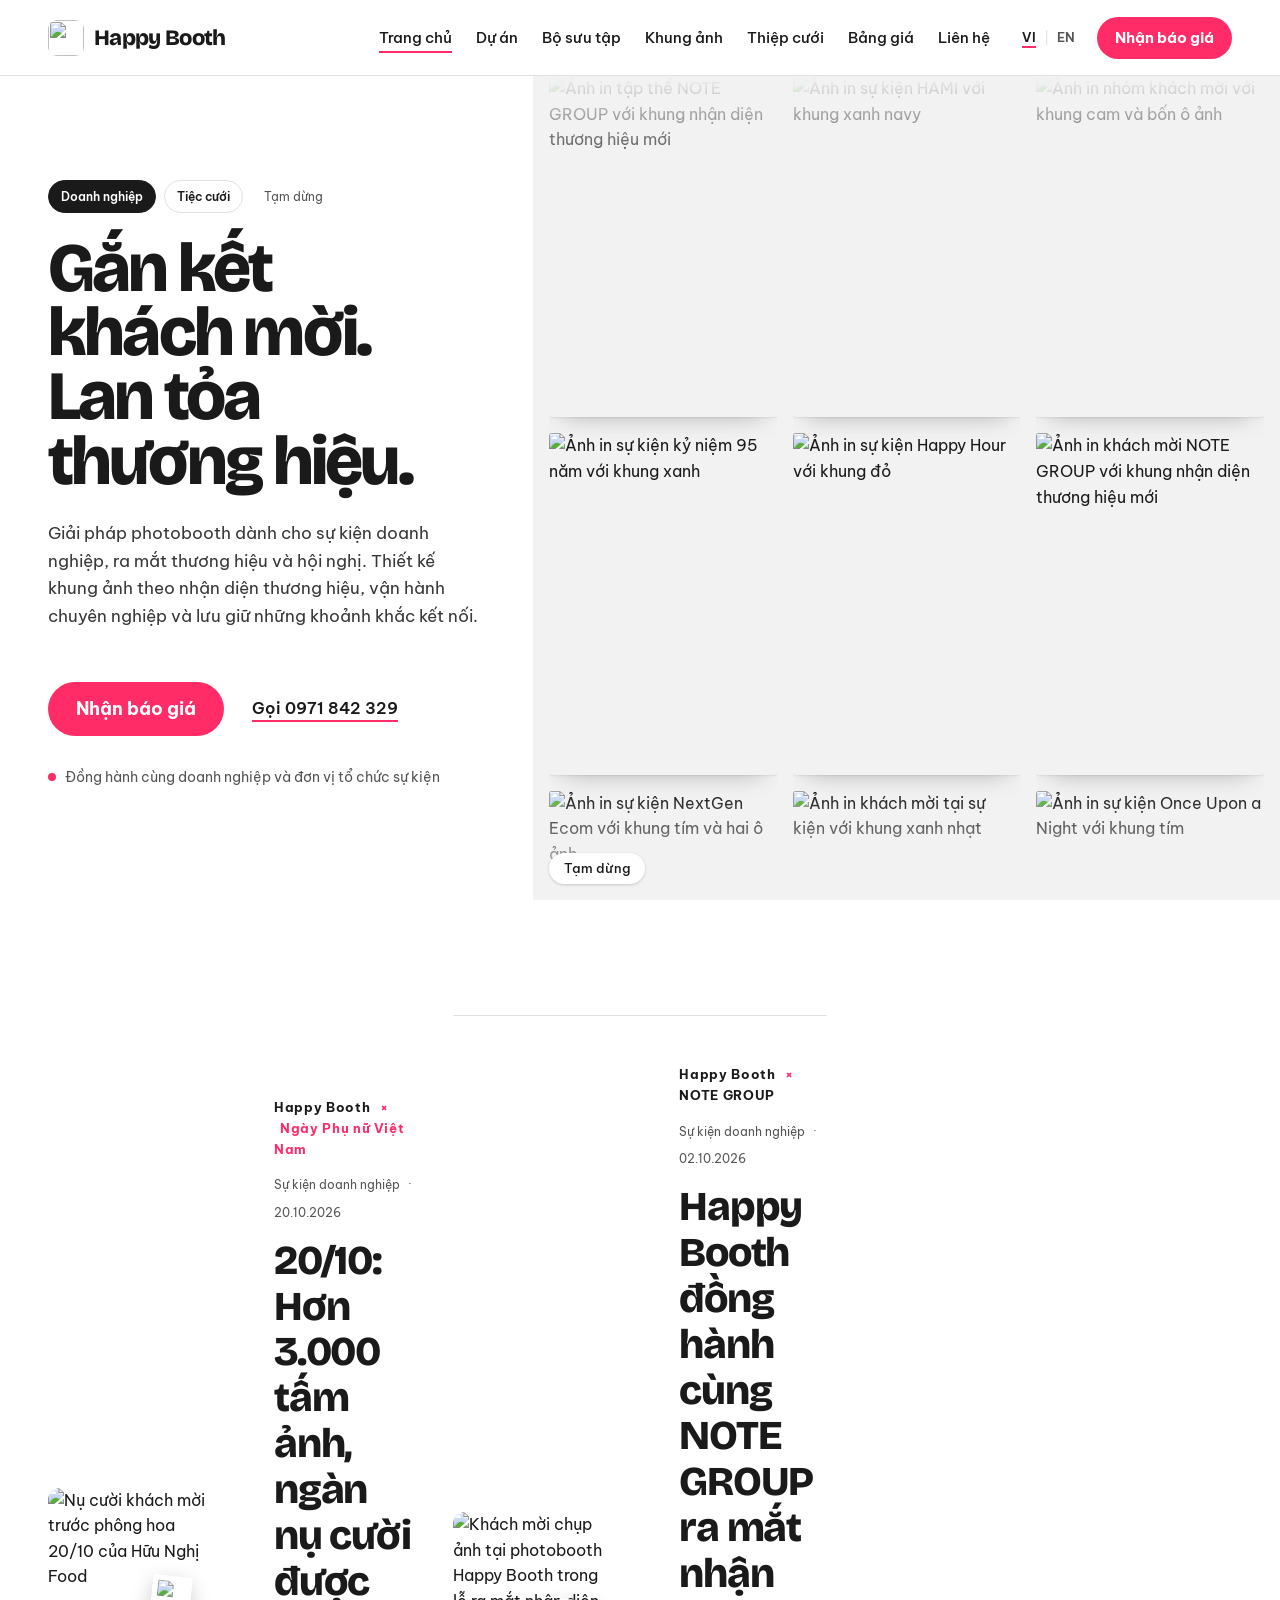
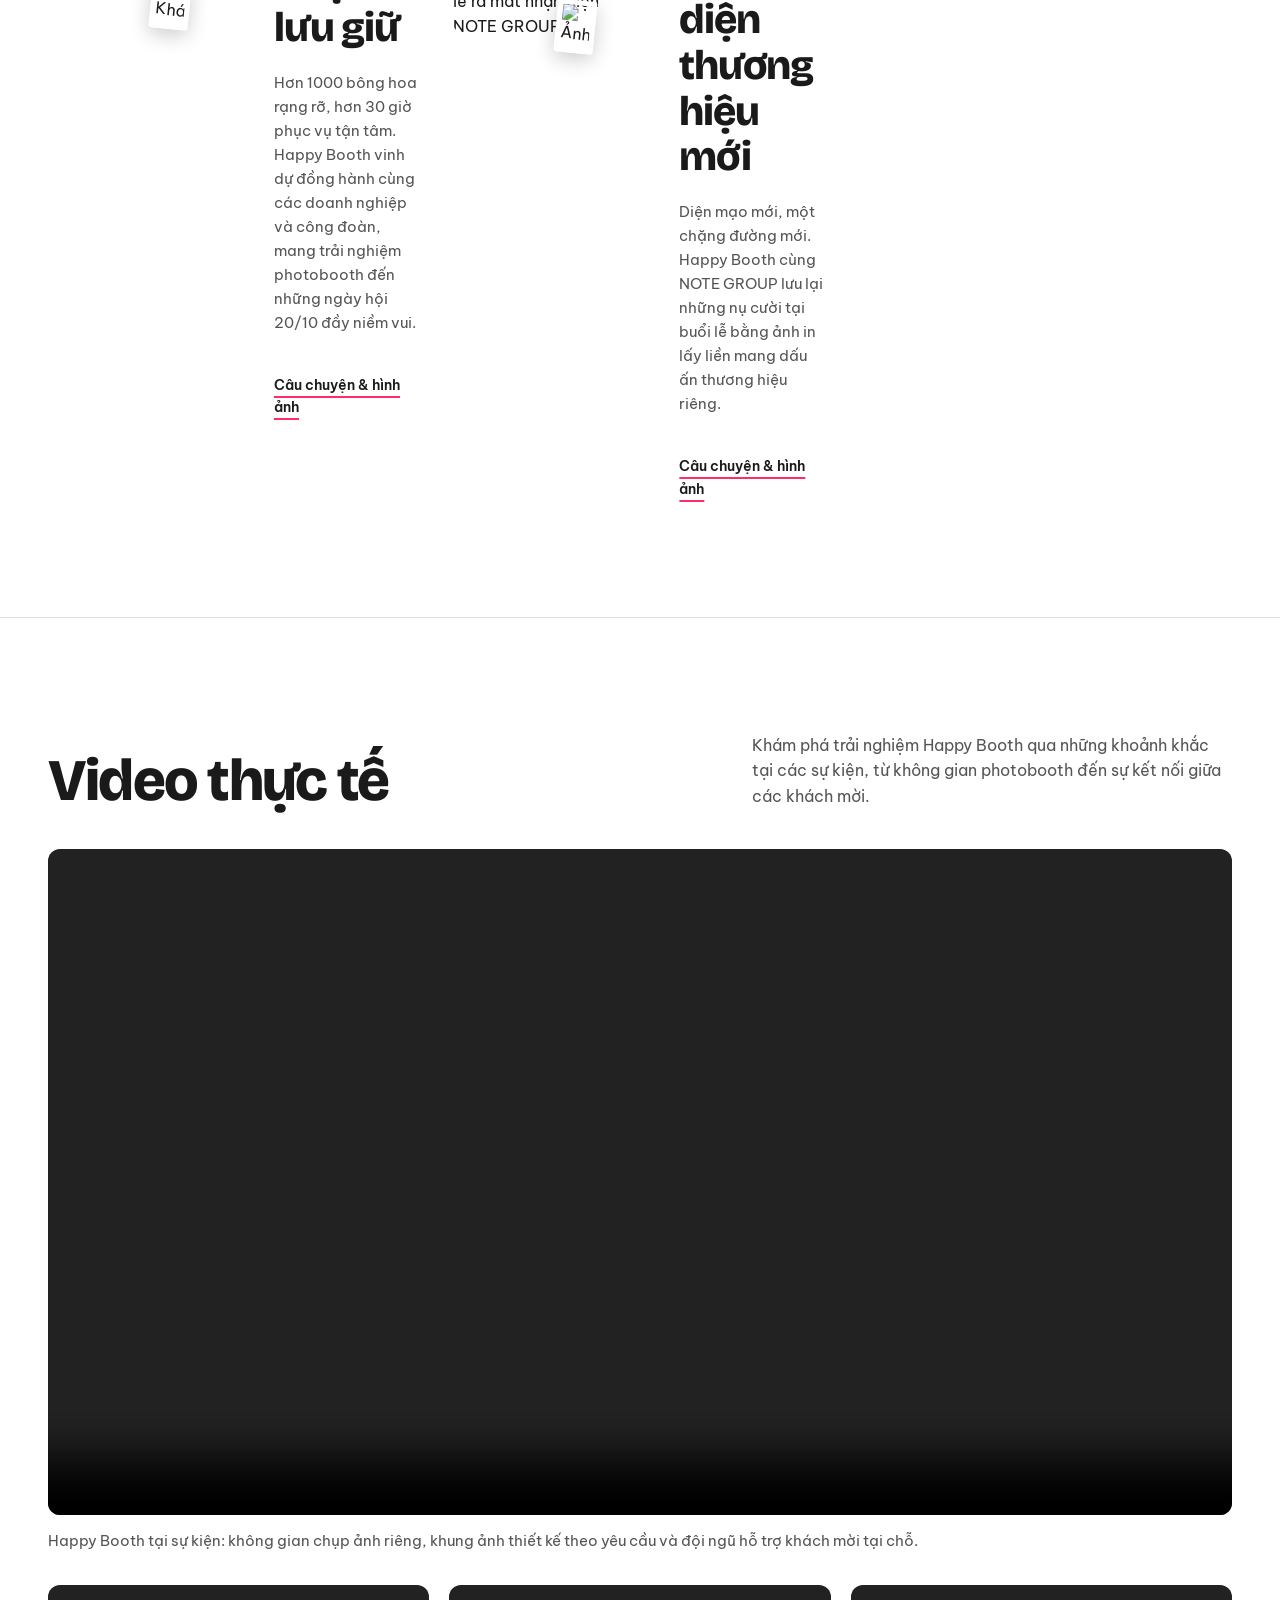
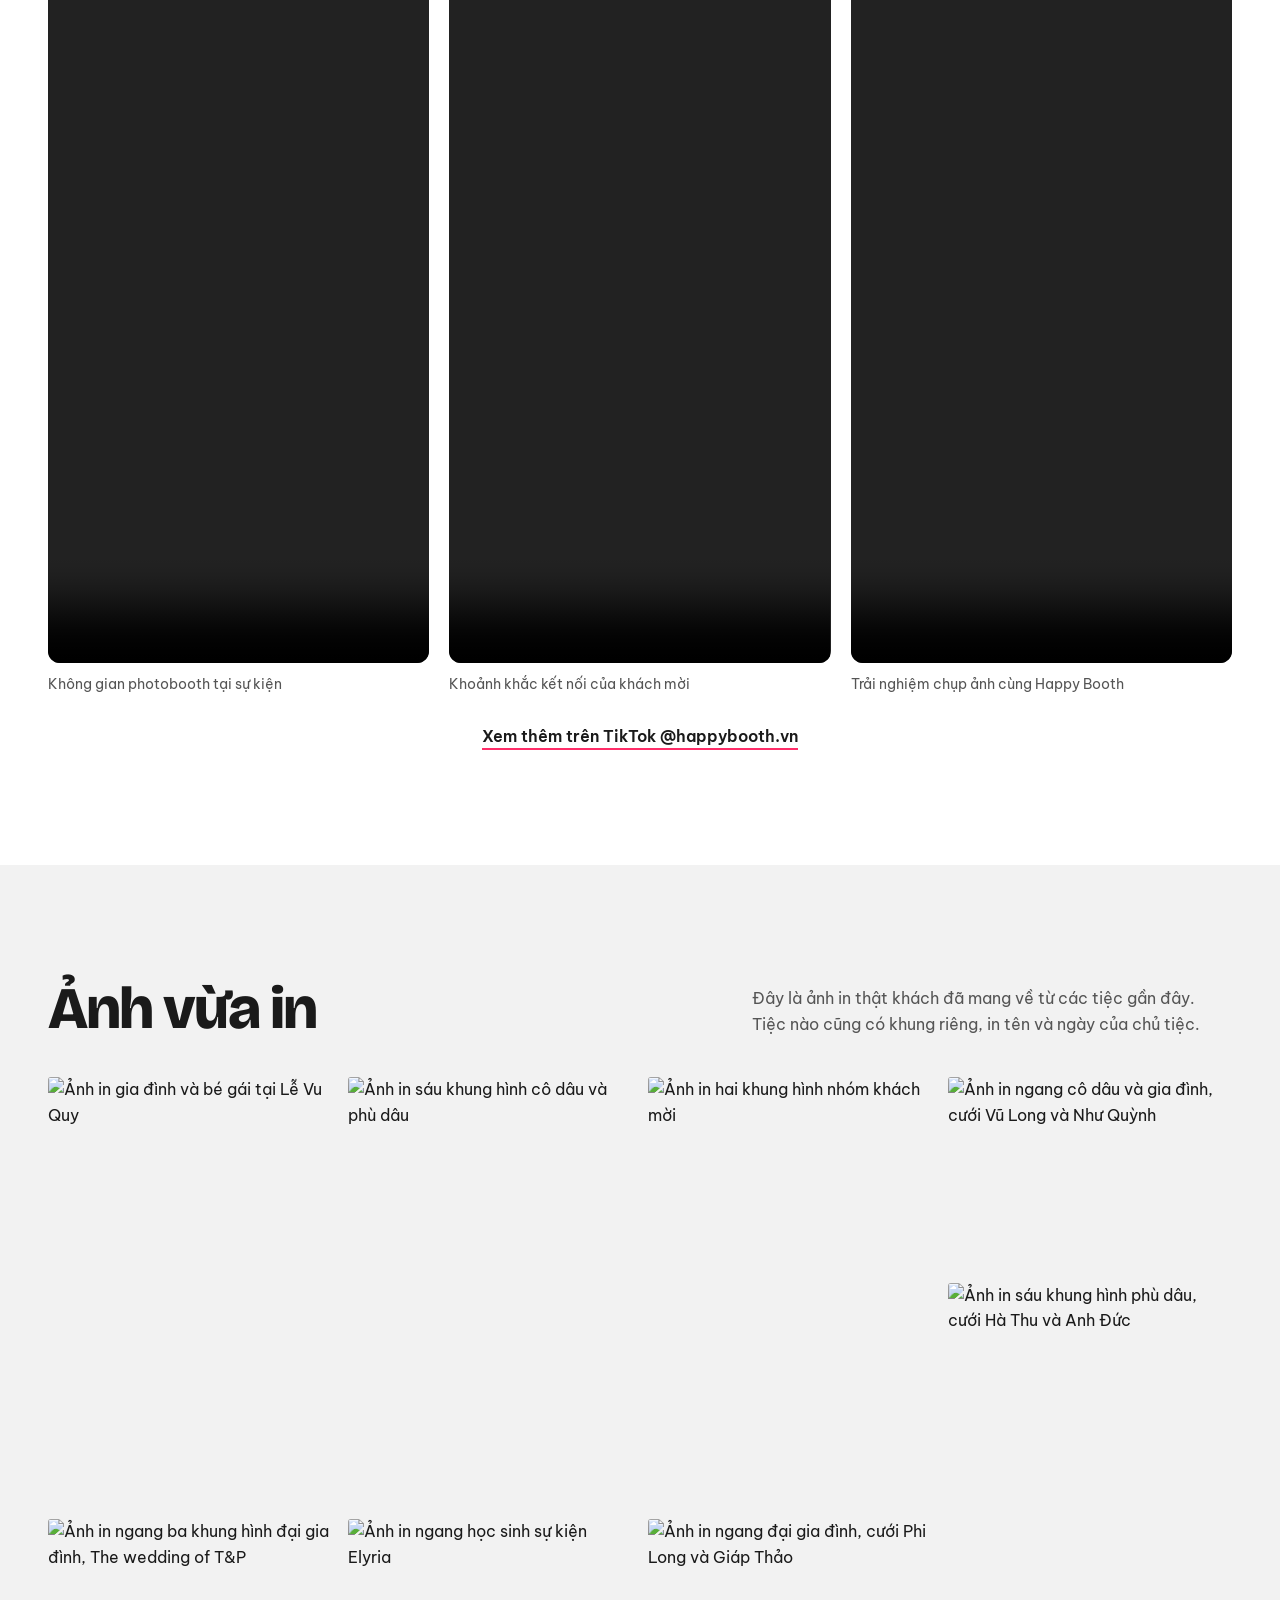
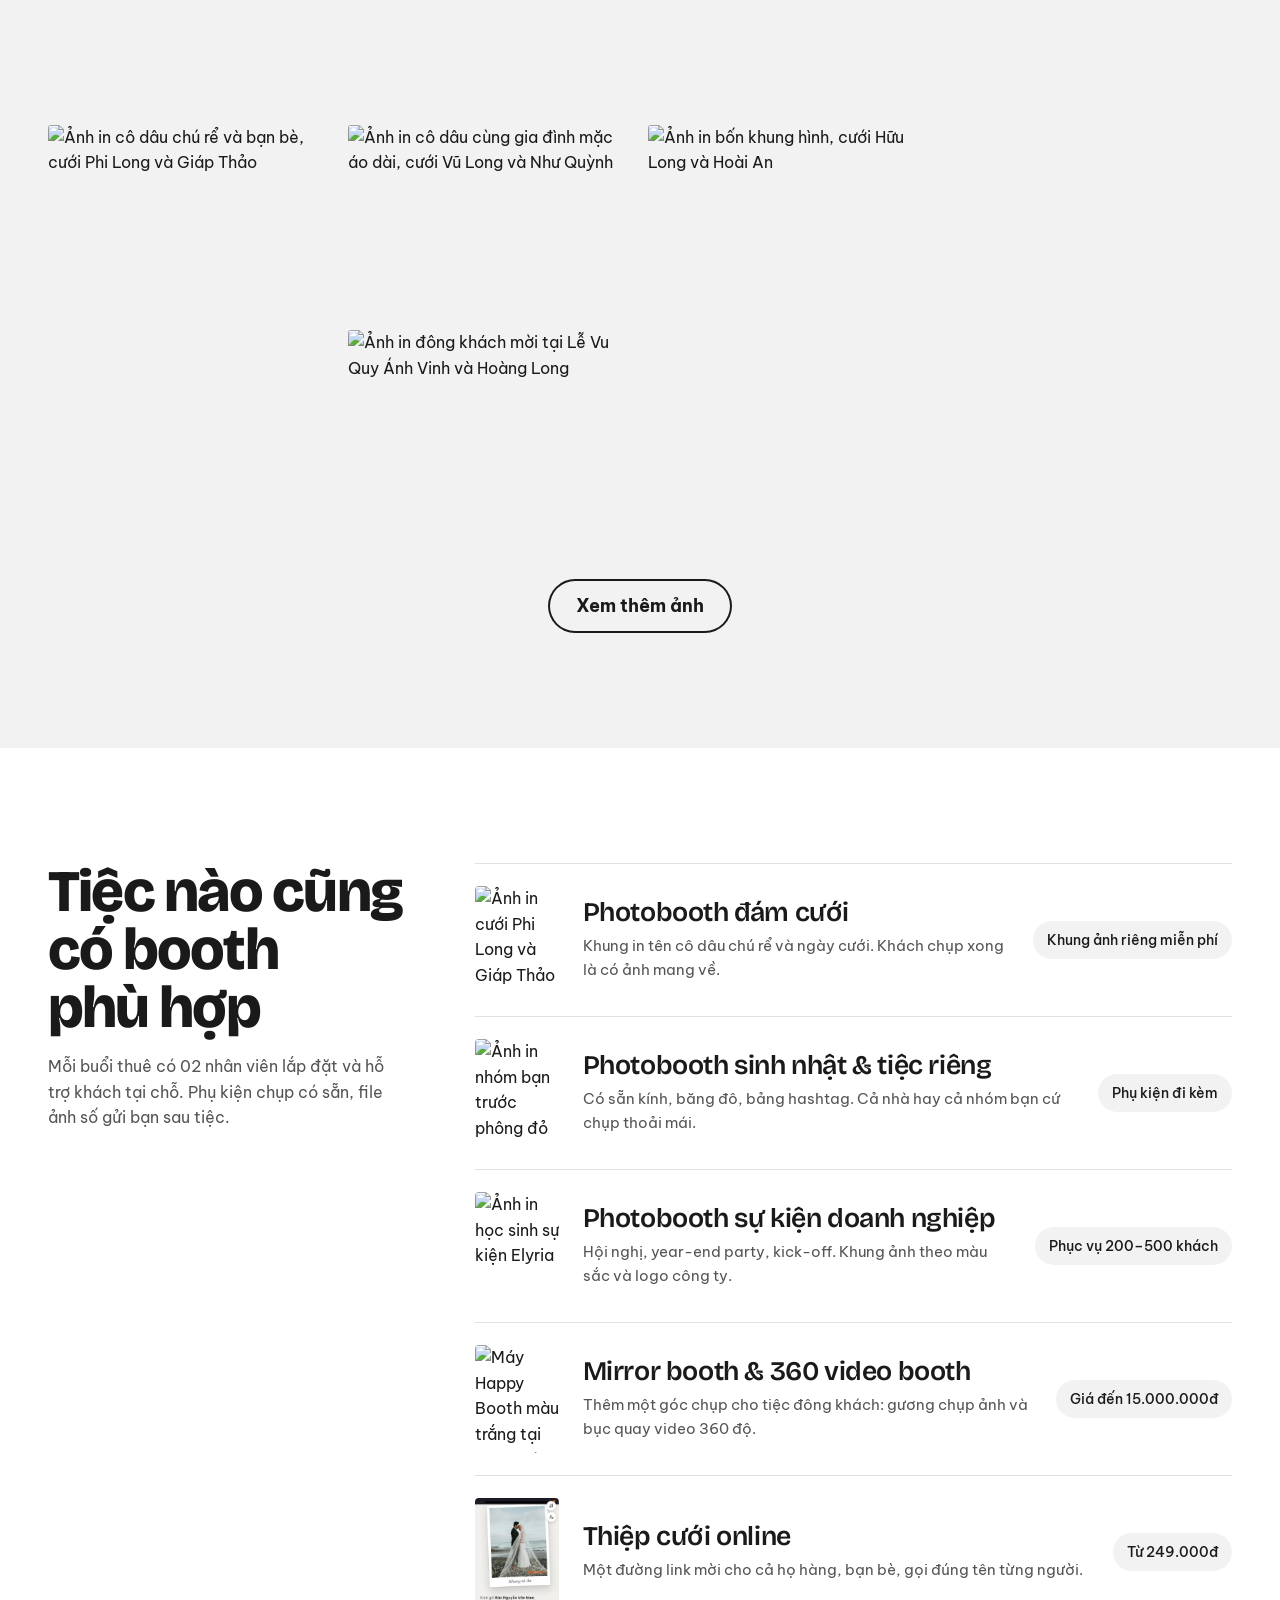
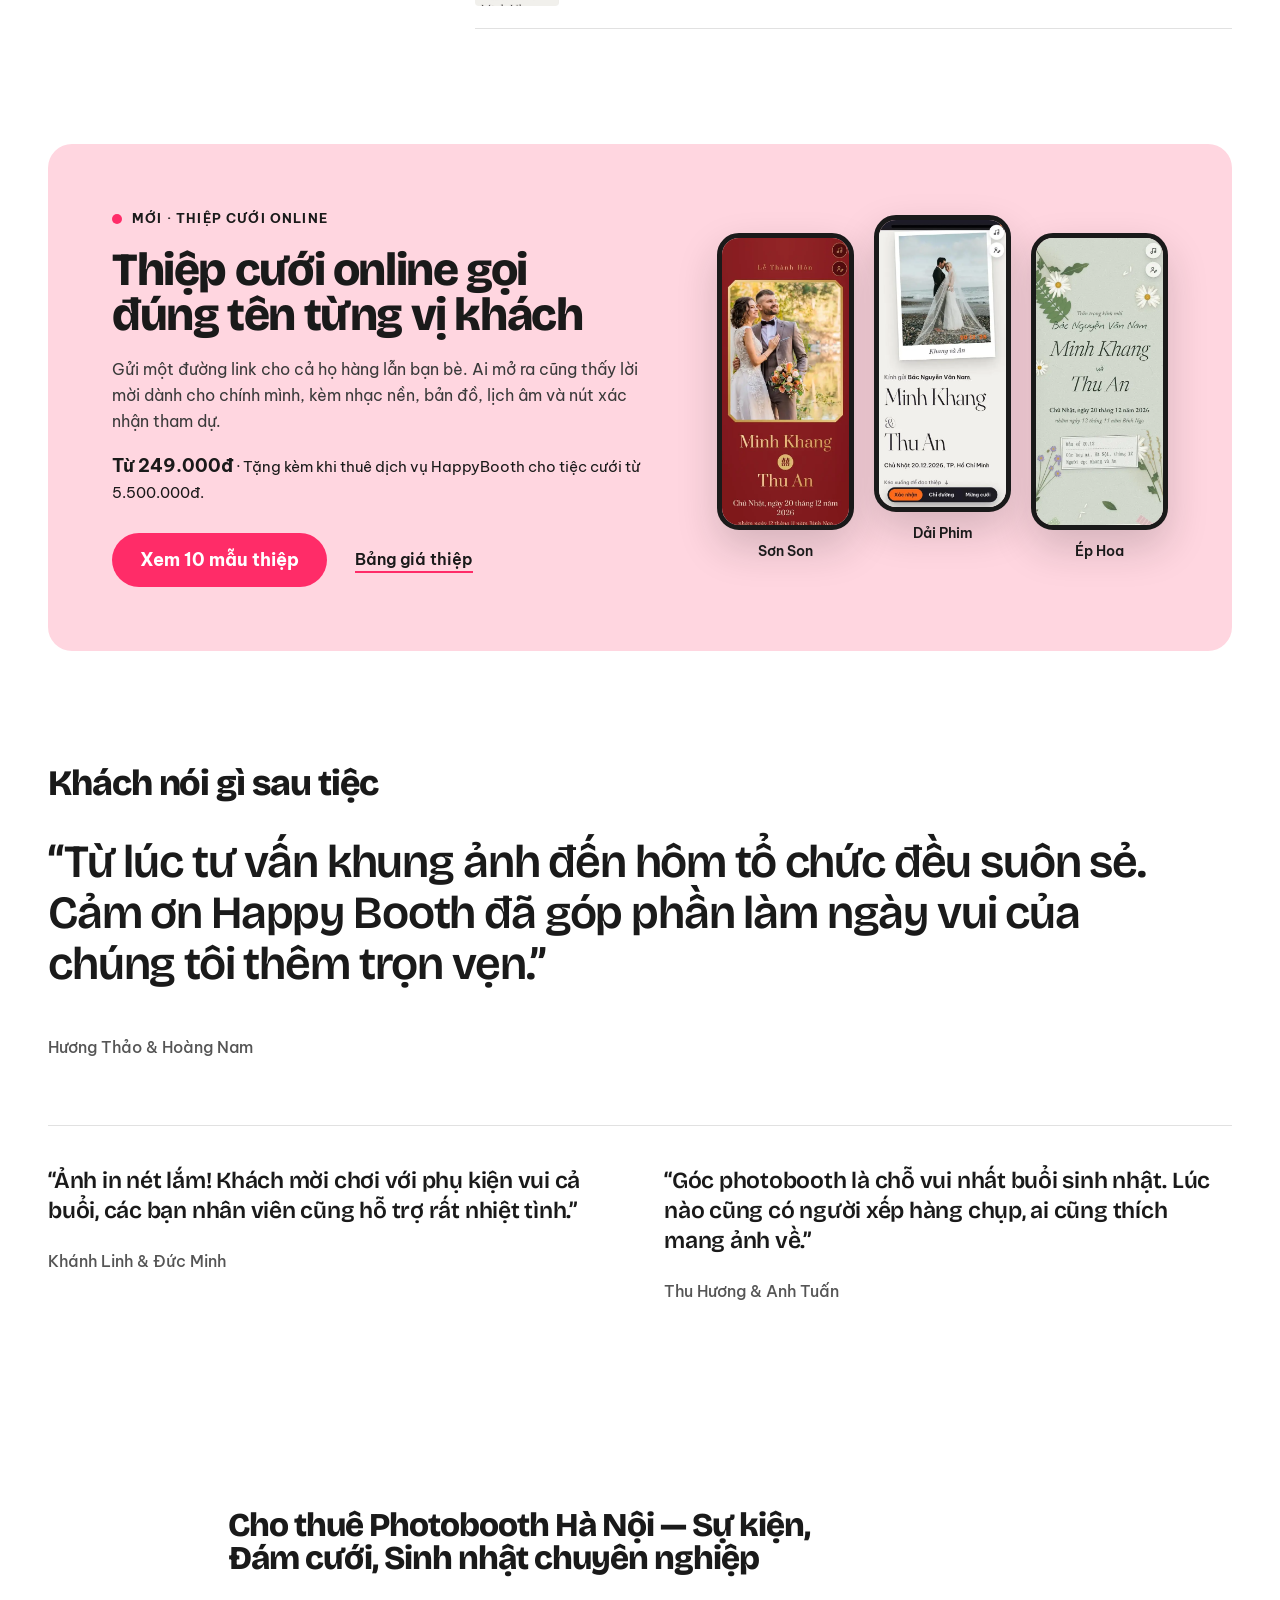
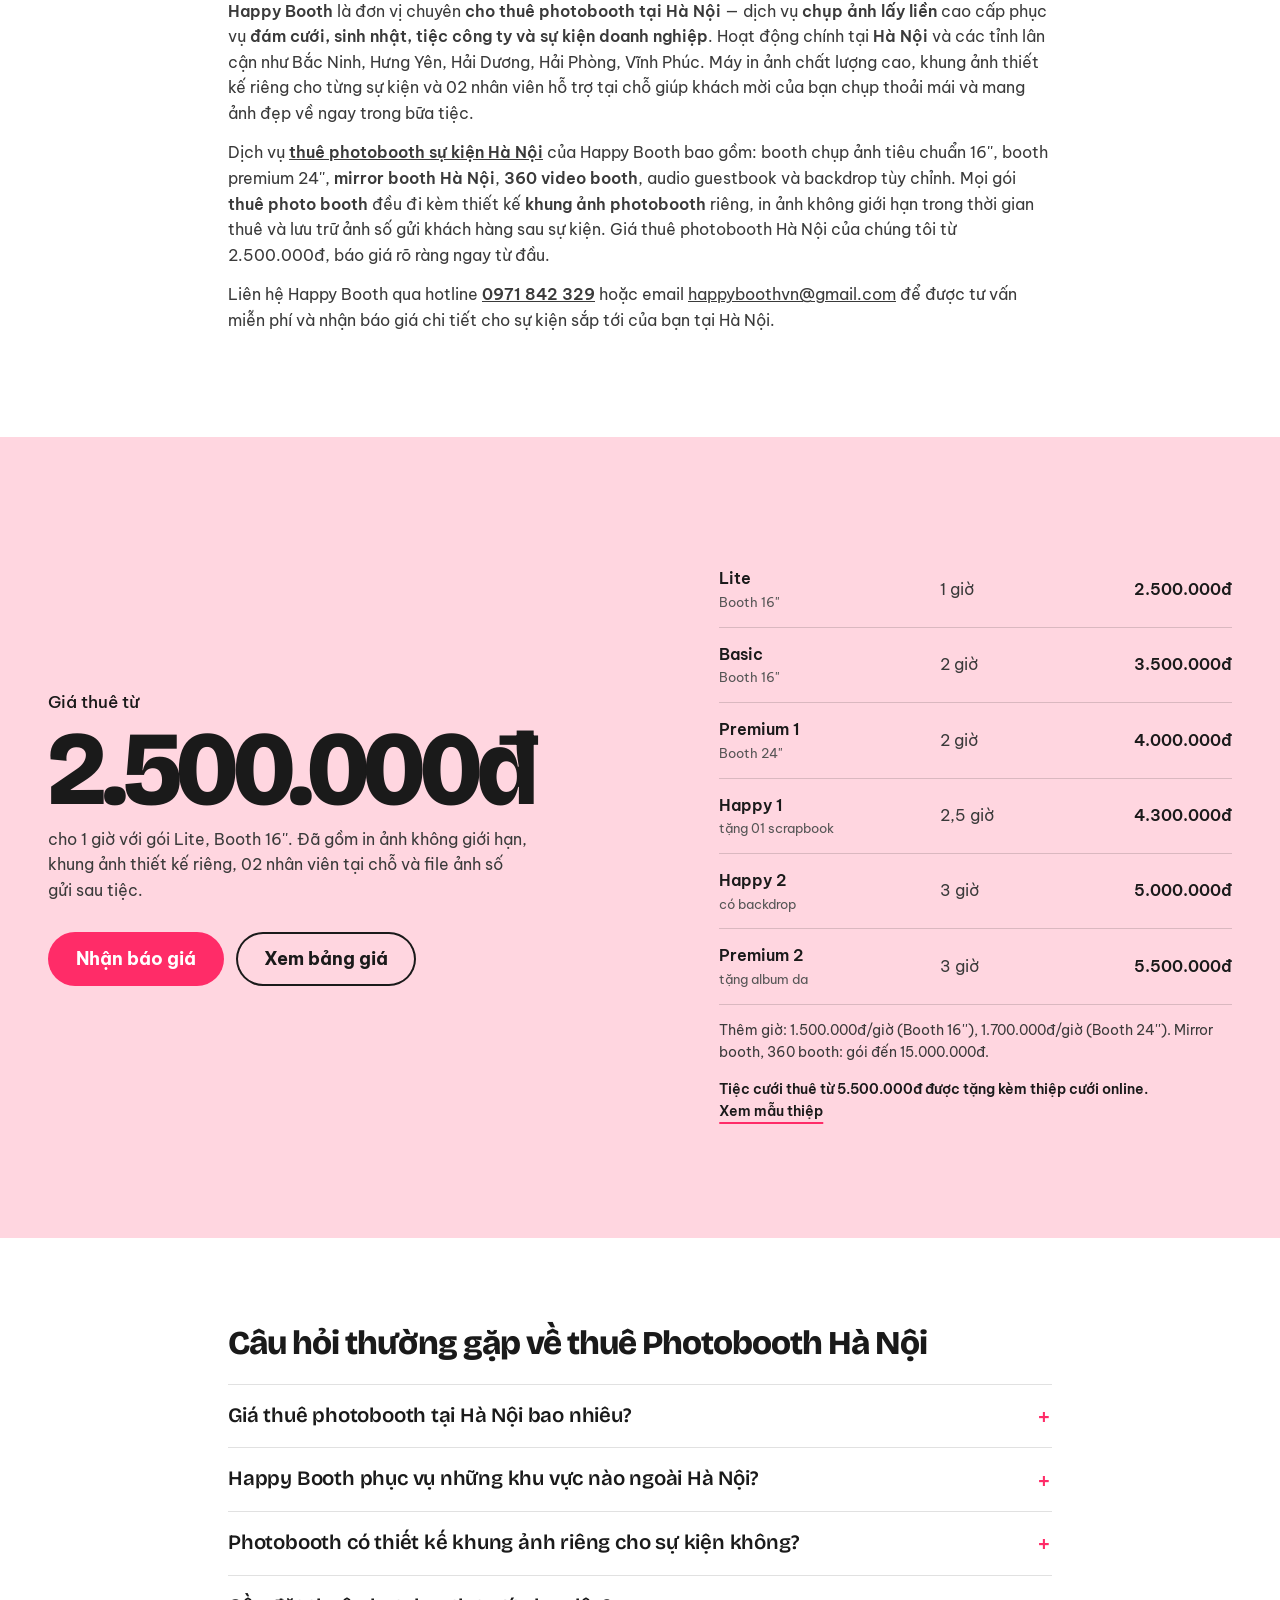
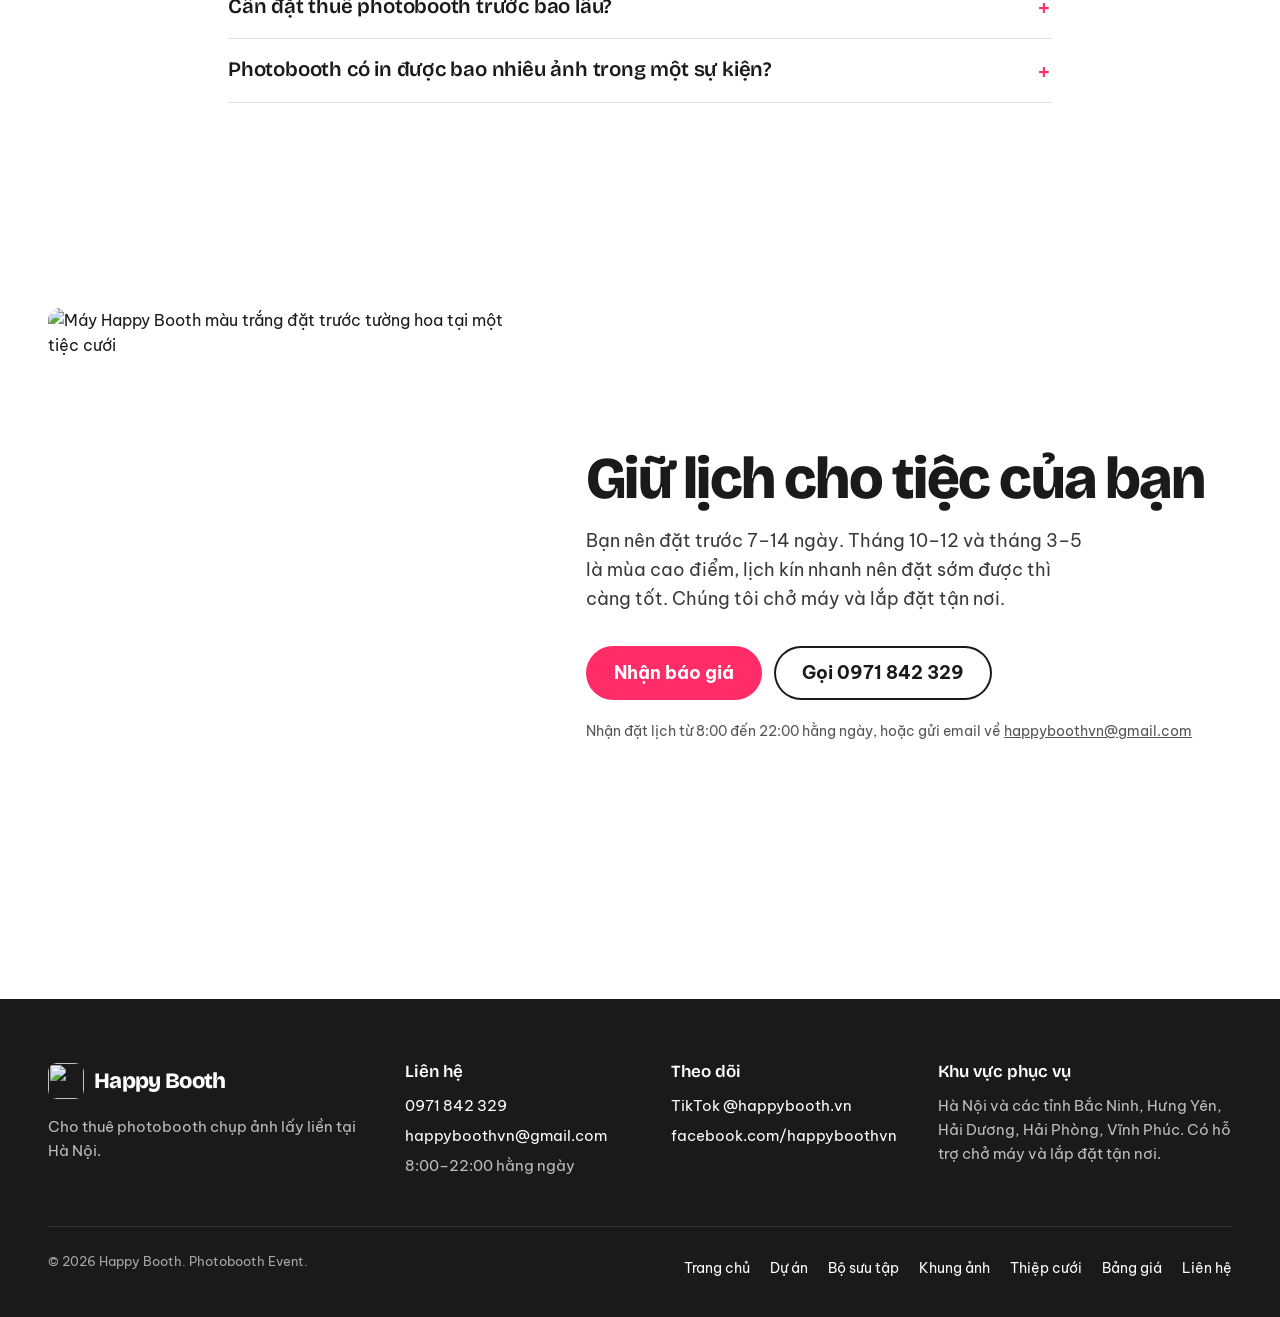
==== commit ab901318: "Show the wedding invitation site on the home page A band after the services list presents invite.hap" ====
--- a/index.html
+++ b/index.html
@@ -183,7 +183,7 @@
   <link rel="preconnect" href="https://fonts.googleapis.com">
   <link rel="preconnect" href="https://fonts.gstatic.com" crossorigin>
   <link href="https://fonts.googleapis.com/css2?family=Bricolage+Grotesque:opsz,wght@12..96,600;12..96,800&family=Be+Vietnam+Pro:wght@400;500;600;700&display=swap" rel="stylesheet">
-  <link rel="stylesheet" href="assets/css/style.css?v=66bcf9bbae39">
+  <link rel="stylesheet" href="assets/css/style.css?v=7f1b1de4fef3">
 </head>
 <body>
 
@@ -409,7 +409,31 @@
         <li class="services__row"><img src="assets/images/highlights/l03.jpg" width="84" height="108" loading="lazy" alt="Ảnh in nhóm bạn trước phông đỏ"><div><h3 data-i18n="home.services.birthday.title">Photobooth sinh nhật &amp; tiệc riêng</h3><p data-i18n="home.services.birthday.text">Có sẵn kính, băng đô, bảng hashtag. Cả nhà hay cả nhóm bạn cứ chụp thoải mái.</p></div><span class="services__tag" data-i18n="home.services.birthday.tag">Phụ kiện đi kèm</span></li>
         <li class="services__row"><img src="assets/images/highlights/l04.jpg" width="84" height="108" loading="lazy" alt="Ảnh in học sinh sự kiện Elyria"><div><h3 data-i18n="home.services.corporate.title">Photobooth sự kiện doanh nghiệp</h3><p data-i18n="home.services.corporate.text">Hội nghị, year-end party, kick-off. Khung ảnh theo màu sắc và logo công ty.</p></div><span class="services__tag" data-i18n="home.services.corporate.tag">Phục vụ 200–500 khách</span></li>
         <li class="services__row"><img src="assets/images/highlights/booth.jpg" width="84" height="108" loading="lazy" alt="Máy Happy Booth màu trắng tại tiệc cưới"><div><h3 data-i18n="home.services.mirror.title">Mirror booth &amp; 360 video booth</h3><p data-i18n="home.services.mirror.text">Thêm một góc chụp cho tiệc đông khách: gương chụp ảnh và bục quay video 360 độ.</p></div><span class="services__tag" data-i18n="home.services.mirror.tag">Giá đến 15.000.000đ</span></li>
+        <li class="services__row vi-only" lang="vi"><img src="assets/images/invite/dai-phim.webp" width="84" height="108" loading="lazy" alt="Thiệp cưới online mẫu Dải Phim trên điện thoại"><div><h3><a href="https://invite.happybooth.vn/">Thiệp cưới online</a></h3><p>Một đường link mời cho cả họ hàng, bạn bè, gọi đúng tên từng người.</p></div><span class="services__tag">Từ 249.000đ</span></li>
       </ul>
+    </div>
+  </section>
+
+  <!-- Wedding invitation site (invite.happybooth.vn); Vietnamese only, hidden in English -->
+  <section class="home-section invite-band vi-only" lang="vi" aria-labelledby="invite-band-title">
+    <div class="wrap">
+      <div class="invite-band__card">
+        <div class="invite-band__copy">
+          <p class="invite-band__eyebrow">Mới · Thiệp cưới online</p>
+          <h2 id="invite-band-title">Thiệp cưới online gọi đúng tên từng vị khách</h2>
+          <p class="invite-band__text">Gửi một đường link cho cả họ hàng lẫn bạn bè. Ai mở ra cũng thấy lời mời dành cho chính mình, kèm nhạc nền, bản đồ, lịch âm và nút xác nhận tham dự.</p>
+          <p class="invite-band__price"><strong>Từ 249.000đ</strong> · Tặng kèm khi thuê dịch vụ HappyBooth cho tiệc cưới từ 5.500.000đ.</p>
+          <div class="invite-band__cta">
+            <a class="btn btn--pink" href="https://invite.happybooth.vn/#mau">Xem 10 mẫu thiệp</a>
+            <a class="text-link" href="https://invite.happybooth.vn/#gia">Bảng giá thiệp</a>
+          </div>
+        </div>
+        <div class="invite-band__phones">
+          <a class="invite-band__phone" href="https://invite.happybooth.vn/mau-son-son/"><img src="assets/images/invite/son-son.webp" width="488" height="1055" loading="lazy" alt="Mẫu thiệp Sơn Son: nền đỏ son, chữ vàng, ảnh cưới trong khung vàng"><span>Sơn Son</span></a>
+          <a class="invite-band__phone" href="https://invite.happybooth.vn/mau-dai-phim/"><img src="assets/images/invite/dai-phim.webp" width="488" height="1055" loading="lazy" alt="Mẫu thiệp Dải Phim: ảnh cưới kiểu ảnh in lấy liền, lời mời gọi tên khách"><span>Dải Phim</span></a>
+          <a class="invite-band__phone" href="https://invite.happybooth.vn/mau-ep-hoa/"><img src="assets/images/invite/ep-hoa.webp" width="488" height="1055" loading="lazy" alt="Mẫu thiệp Ép Hoa: cúc họa mi ép trên nền xanh xám, lời mời gọi tên khách"><span>Ép Hoa</span></a>
+        </div>
+      </div>
     </div>
   </section>
 
@@ -473,6 +497,7 @@
           <tr><th scope="row">Premium 2<small data-i18n="home.price.album">tặng album da</small></th><td data-i18n="home.price.h3">3 giờ</td><td>5.500.000đ</td></tr>
         </table>
         <p class="price-band__extra" data-i18n="home.price.extra">Thêm giờ: 1.500.000đ/giờ (Booth 16''), 1.700.000đ/giờ (Booth 24''). Mirror booth, 360 booth: gói đến 15.000.000đ.</p>
+        <p class="price-band__invite vi-only" lang="vi">Tiệc cưới thuê từ 5.500.000đ được tặng kèm thiệp cưới online. <a class="text-link" href="https://invite.happybooth.vn/">Xem mẫu thiệp</a></p>
       </div>
     </div>
   </section>
--- a/assets/css/style.css
+++ b/assets/css/style.css
@@ -390,6 +390,13 @@
   white-space: nowrap;
 }
 
+/* No room for these since the menu gained "Thiệp cưới"; the phone, Zalo and
+   Facebook stay in the floating contact buttons, the mobile menu and the footer. */
+.header__social,
+.header__tel {
+  display: none;
+}
+
 .header__call {
   display: none;
 }
@@ -1000,6 +1007,139 @@
   white-space: nowrap;
 }
 
+.services__row img[src*="/invite/"] {
+  object-position: top;
+}
+
+/* Invite band: the wedding invitation site (invite.happybooth.vn) */
+.invite-band {
+  padding-top: 0;
+}
+
+.invite-band__card {
+  display: grid;
+  grid-template-columns: minmax(0, 6fr) minmax(0, 5fr);
+  gap: clamp(32px, 5vw, 72px);
+  align-items: center;
+  padding: clamp(28px, 5vw, 64px);
+  border-radius: 24px;
+  background: var(--color-blush);
+}
+
+.invite-band__eyebrow {
+  display: flex;
+  align-items: center;
+  gap: 10px;
+  margin-bottom: 18px;
+  font-size: 13px;
+  font-weight: 700;
+  letter-spacing: 0.09em;
+  text-transform: uppercase;
+}
+
+.invite-band__eyebrow::before {
+  content: "";
+  width: 10px;
+  height: 10px;
+  border-radius: 50%;
+  background: var(--color-pink);
+}
+
+.invite-band h2 {
+  font-size: clamp(30px, 3.6vw, 52px);
+}
+
+.invite-band__text {
+  margin-top: 20px;
+  max-width: 34em;
+  color: var(--color-text-soft);
+}
+
+.invite-band__price {
+  margin-top: 18px;
+  font-size: 15px;
+}
+
+.invite-band__price strong {
+  font-size: 18px;
+}
+
+.invite-band__cta {
+  display: flex;
+  flex-wrap: wrap;
+  align-items: center;
+  gap: 16px 28px;
+  margin-top: 28px;
+}
+
+.invite-band__phones {
+  display: grid;
+  grid-template-columns: repeat(3, minmax(0, 1fr));
+  gap: clamp(10px, 1.6vw, 20px);
+  align-items: end;
+}
+
+.invite-band__phone {
+  display: block;
+  text-align: center;
+  font-size: 14px;
+  font-weight: 600;
+}
+
+.invite-band__phone:nth-child(2) {
+  transform: translateY(-18px);
+}
+
+.invite-band__phone img {
+  display: block;
+  width: 100%;
+  height: auto;
+  aspect-ratio: 488 / 1055;
+  object-fit: cover;
+  border: 5px solid var(--color-text);
+  border-radius: 22px;
+  background: var(--color-bg);
+  box-shadow: 0 18px 40px rgba(26, 26, 26, 0.18);
+  transition: transform var(--transition-speed) ease;
+}
+
+.invite-band__phone:hover img,
+.invite-band__phone:focus-visible img {
+  transform: translateY(-6px);
+}
+
+.invite-band__phone span {
+  display: block;
+  margin-top: 10px;
+}
+
+.price-band__invite {
+  margin-top: 10px;
+  font-size: 14px;
+  font-weight: 600;
+}
+
+.price-band__invite a {
+  white-space: nowrap;
+}
+
+@media (max-width: 960px) {
+  .invite-band__card {
+    grid-template-columns: 1fr;
+  }
+
+  .invite-band__phone img {
+    border-width: 3px;
+    border-radius: 14px;
+  }
+}
+
+@media (prefers-reduced-motion: reduce) {
+  .invite-band__phone img {
+    transition: none;
+  }
+}
+
 /* Reviews */
 .reviews {
   padding-top: 0;
@@ -2231,11 +2371,6 @@
    ======================================== */
 
 @media (max-width: 1200px) {
-  .header__social,
-  .header__tel {
-    display: none;
-  }
-
   .header__nav {
     gap: 18px;
   }
@@ -2262,20 +2397,33 @@
   }
 }
 
+/* The seven-item menu, language switch and quote button need about 1060px */
+@media (max-width: 1150px) {
+  .header__inner {
+    gap: 10px;
+  }
+
+  .header__nav,
+  .header__actions {
+    display: none;
+  }
+
+  .header__call {
+    display: inline-flex;
+    margin-left: auto;
+  }
+
+  .hamburger,
+  .mobile-nav {
+    display: flex;
+  }
+}
+
 @media (max-width: 960px) {
   :root {
     --header-height: 62px;
   }
 
-  .header__inner {
-    gap: 10px;
-  }
-
-  .header__nav,
-  .header__actions {
-    display: none;
-  }
-
   .header__logo {
     font-size: 20px;
   }
@@ -2283,16 +2431,6 @@
   .header__logo-img {
     width: 32px;
     height: 32px;
-  }
-
-  .header__call {
-    display: inline-flex;
-    margin-left: auto;
-  }
-
-  .hamburger,
-  .mobile-nav {
-    display: flex;
   }
 
   .home-hero {
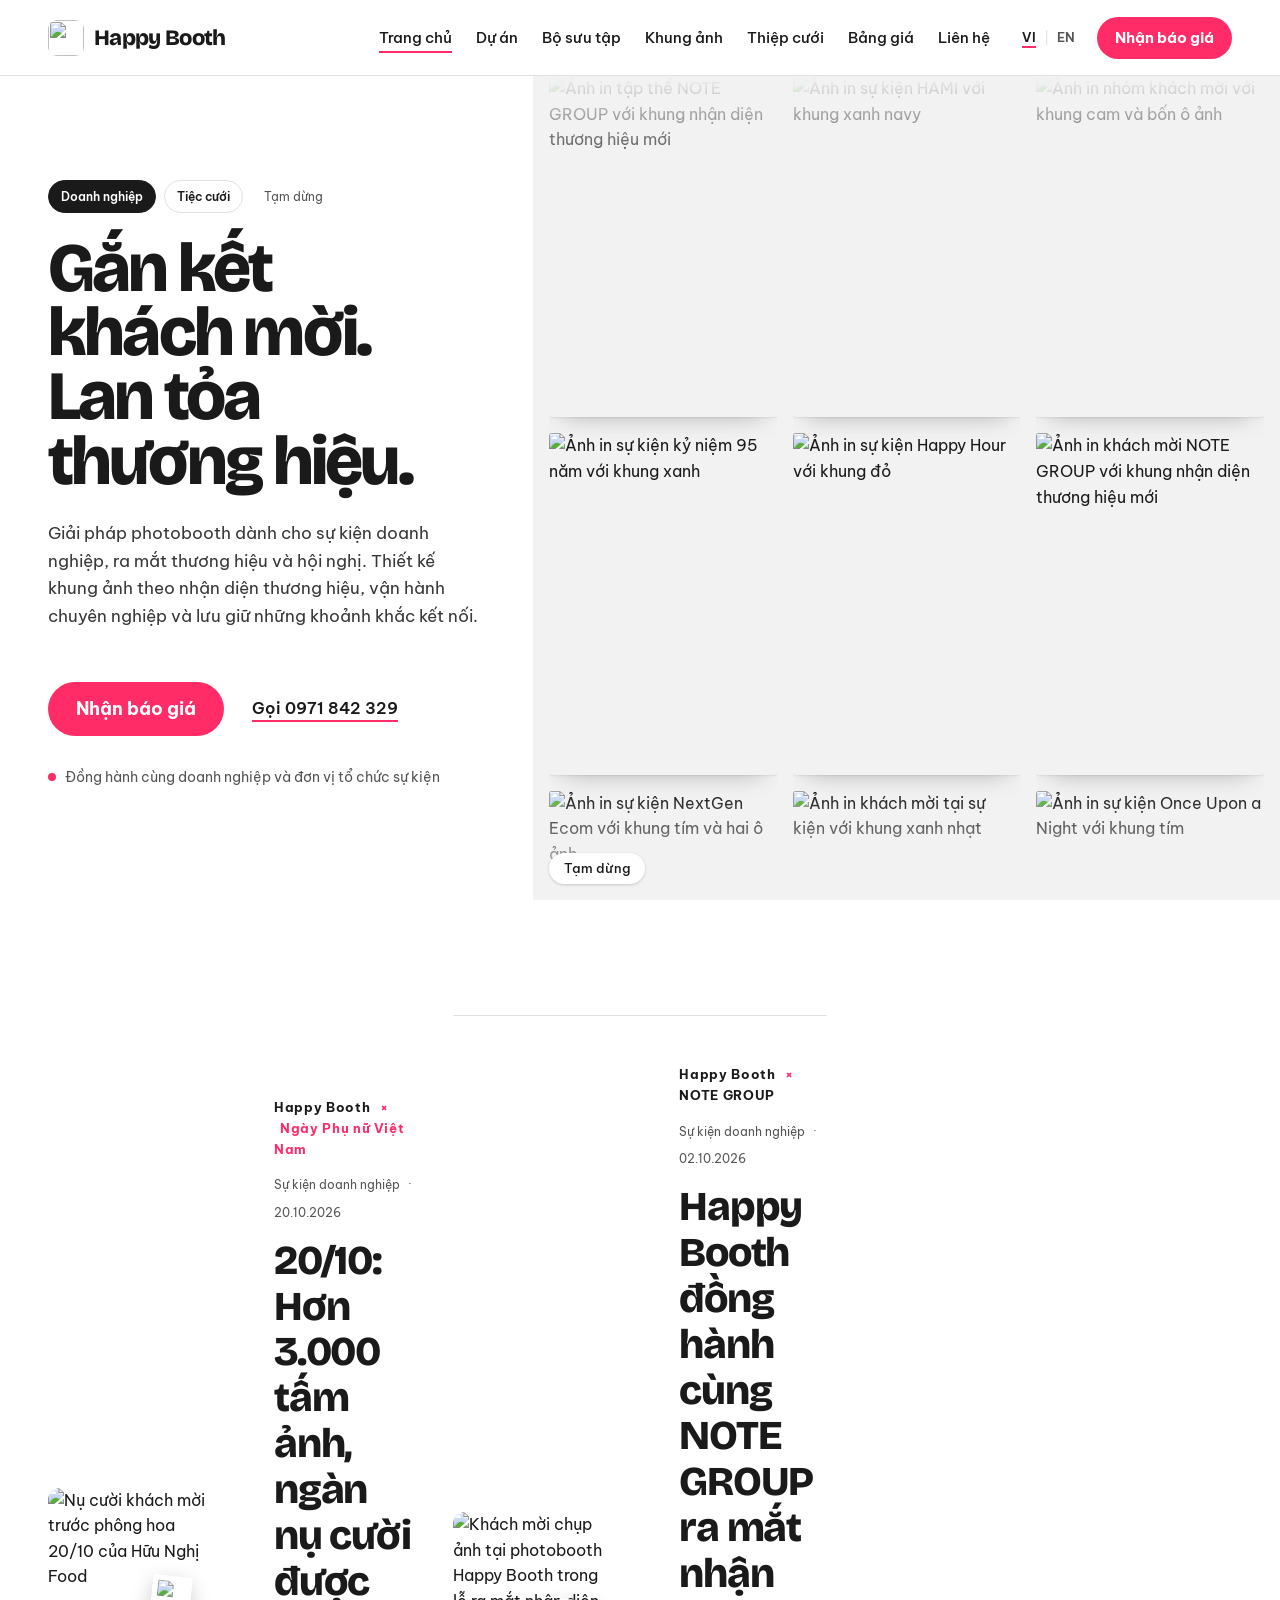
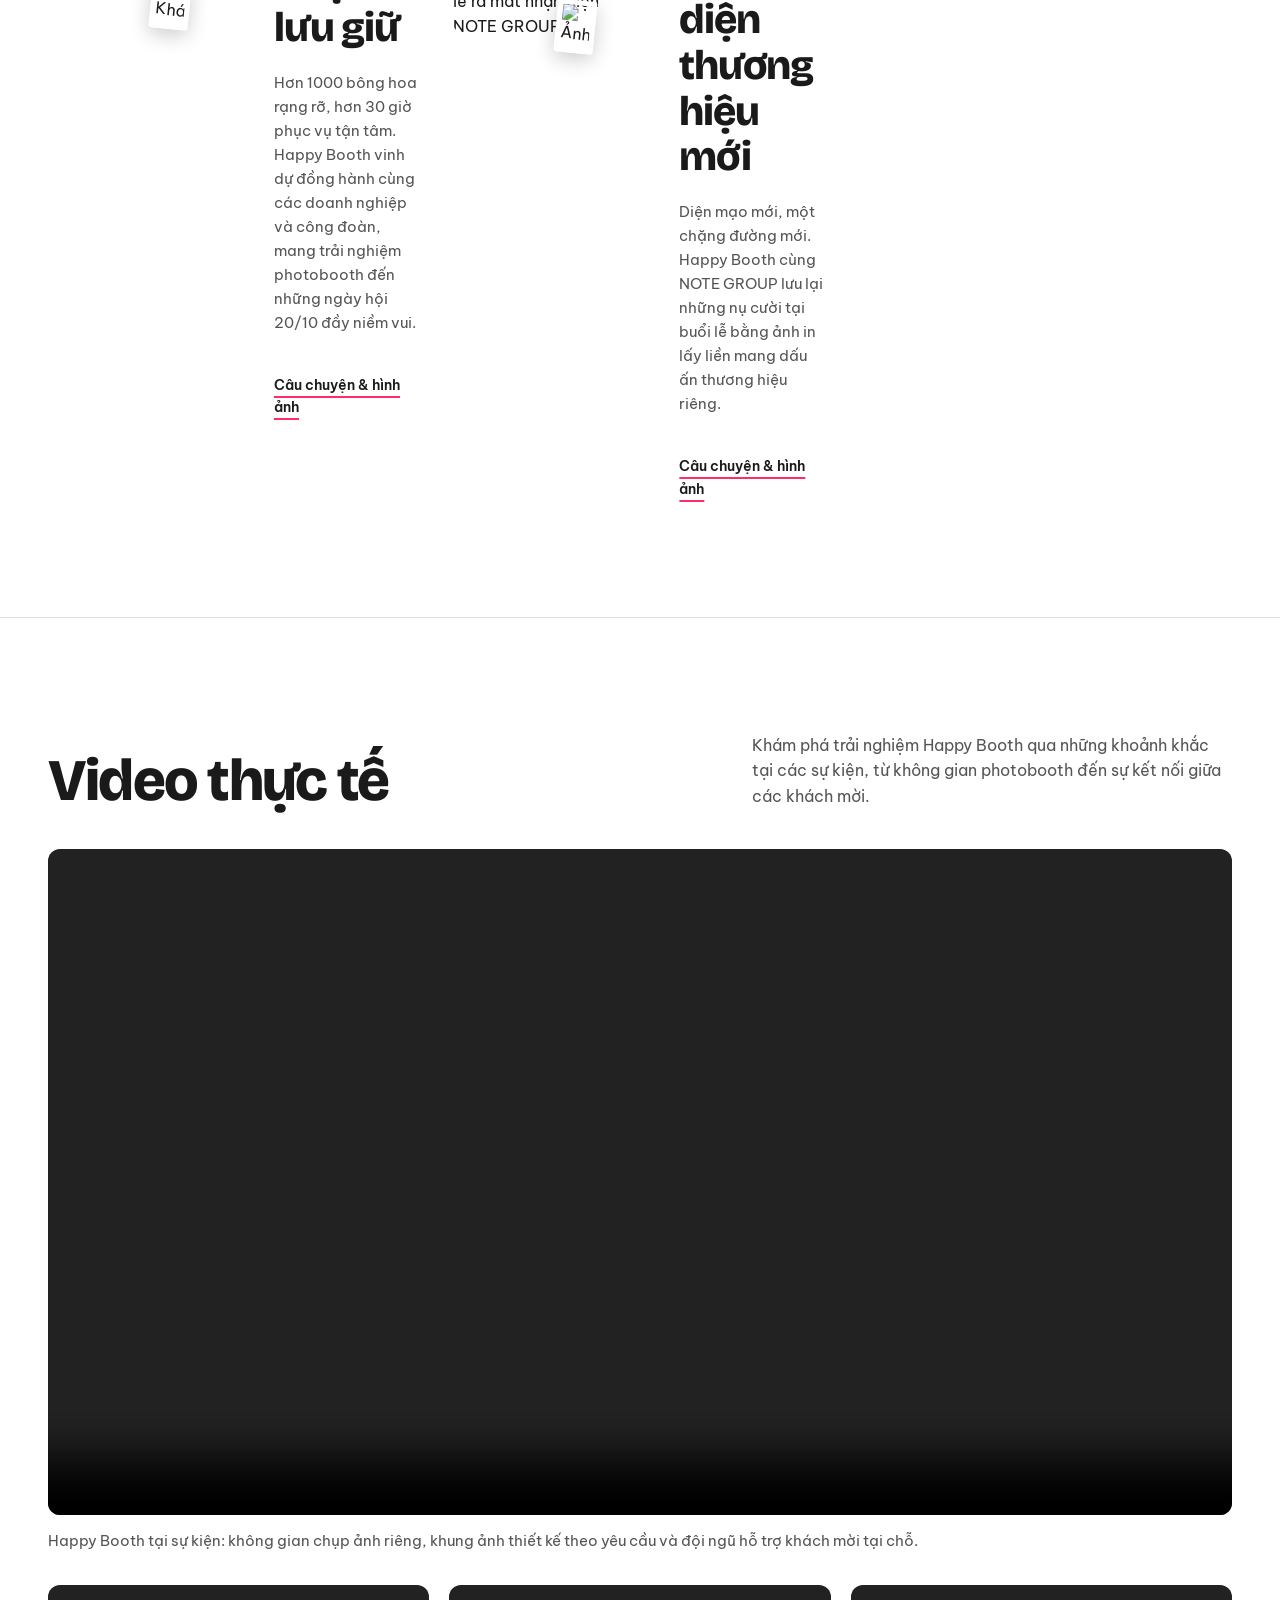
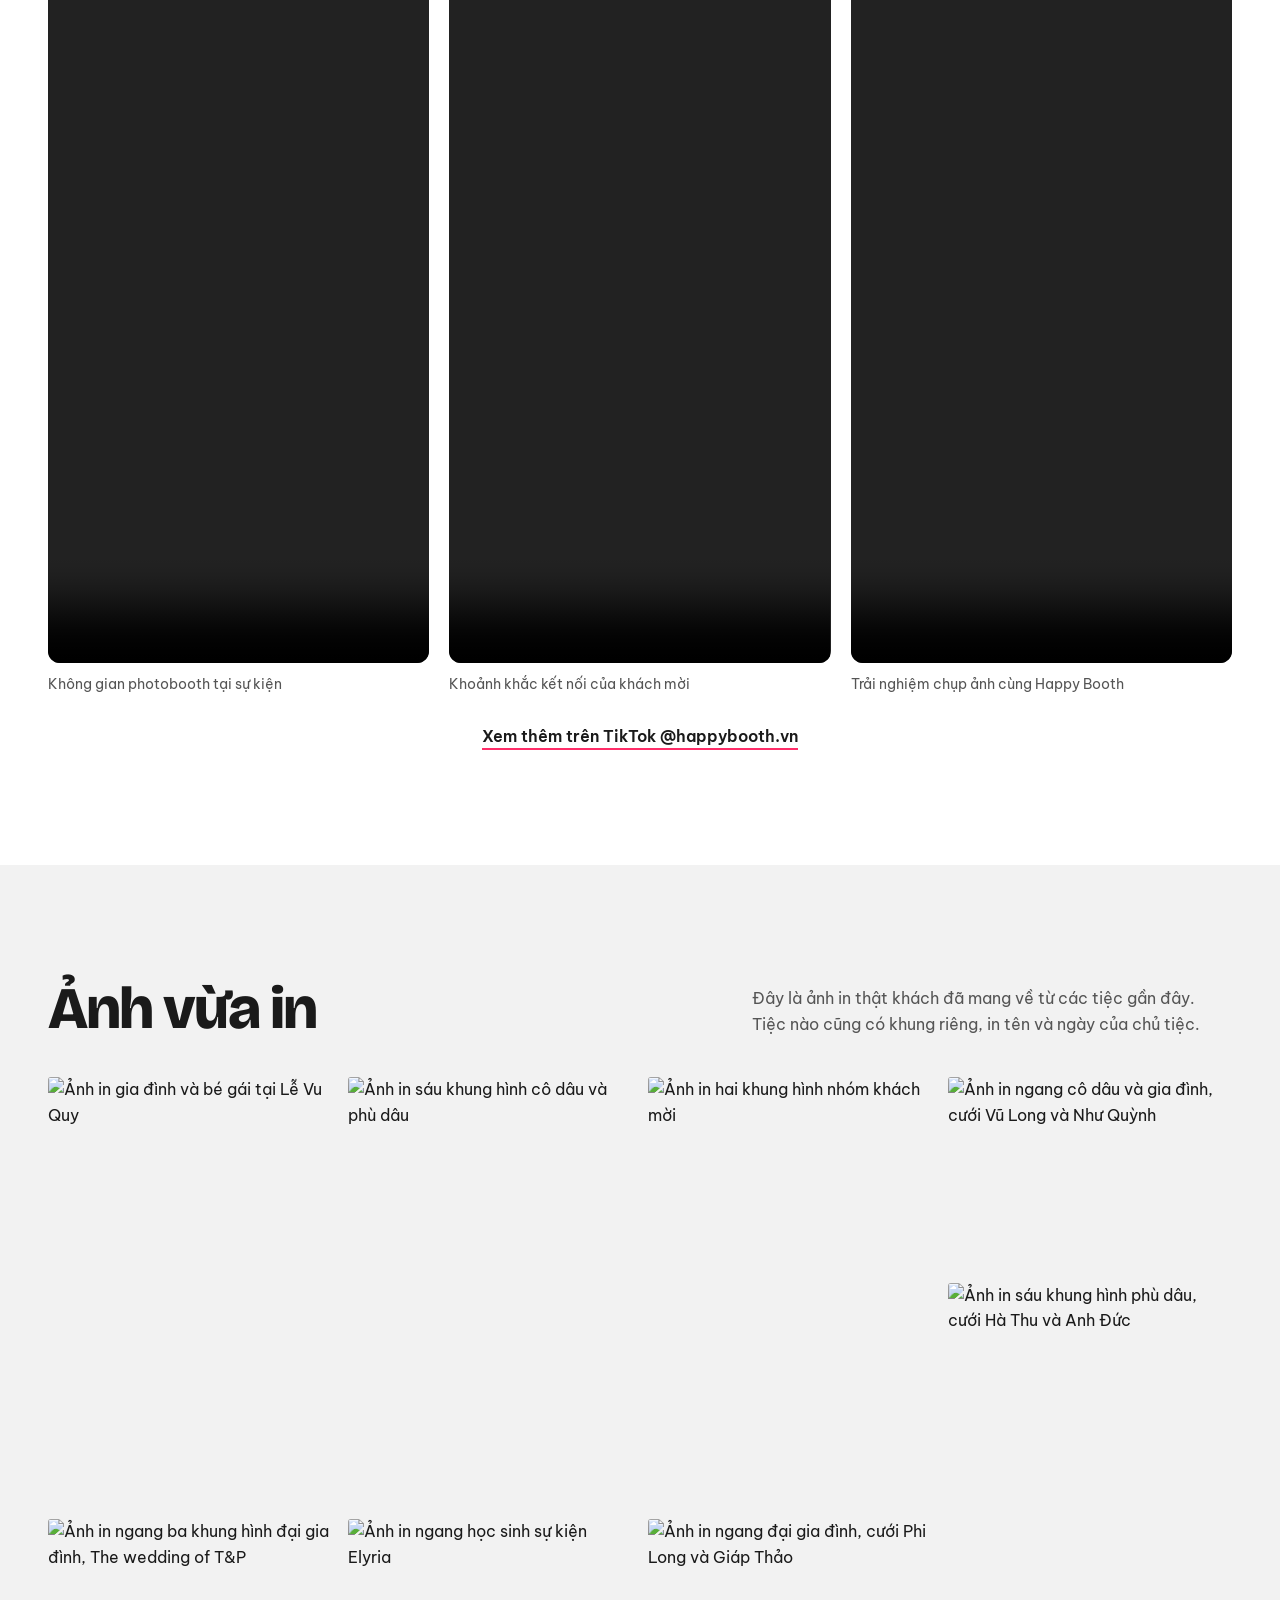
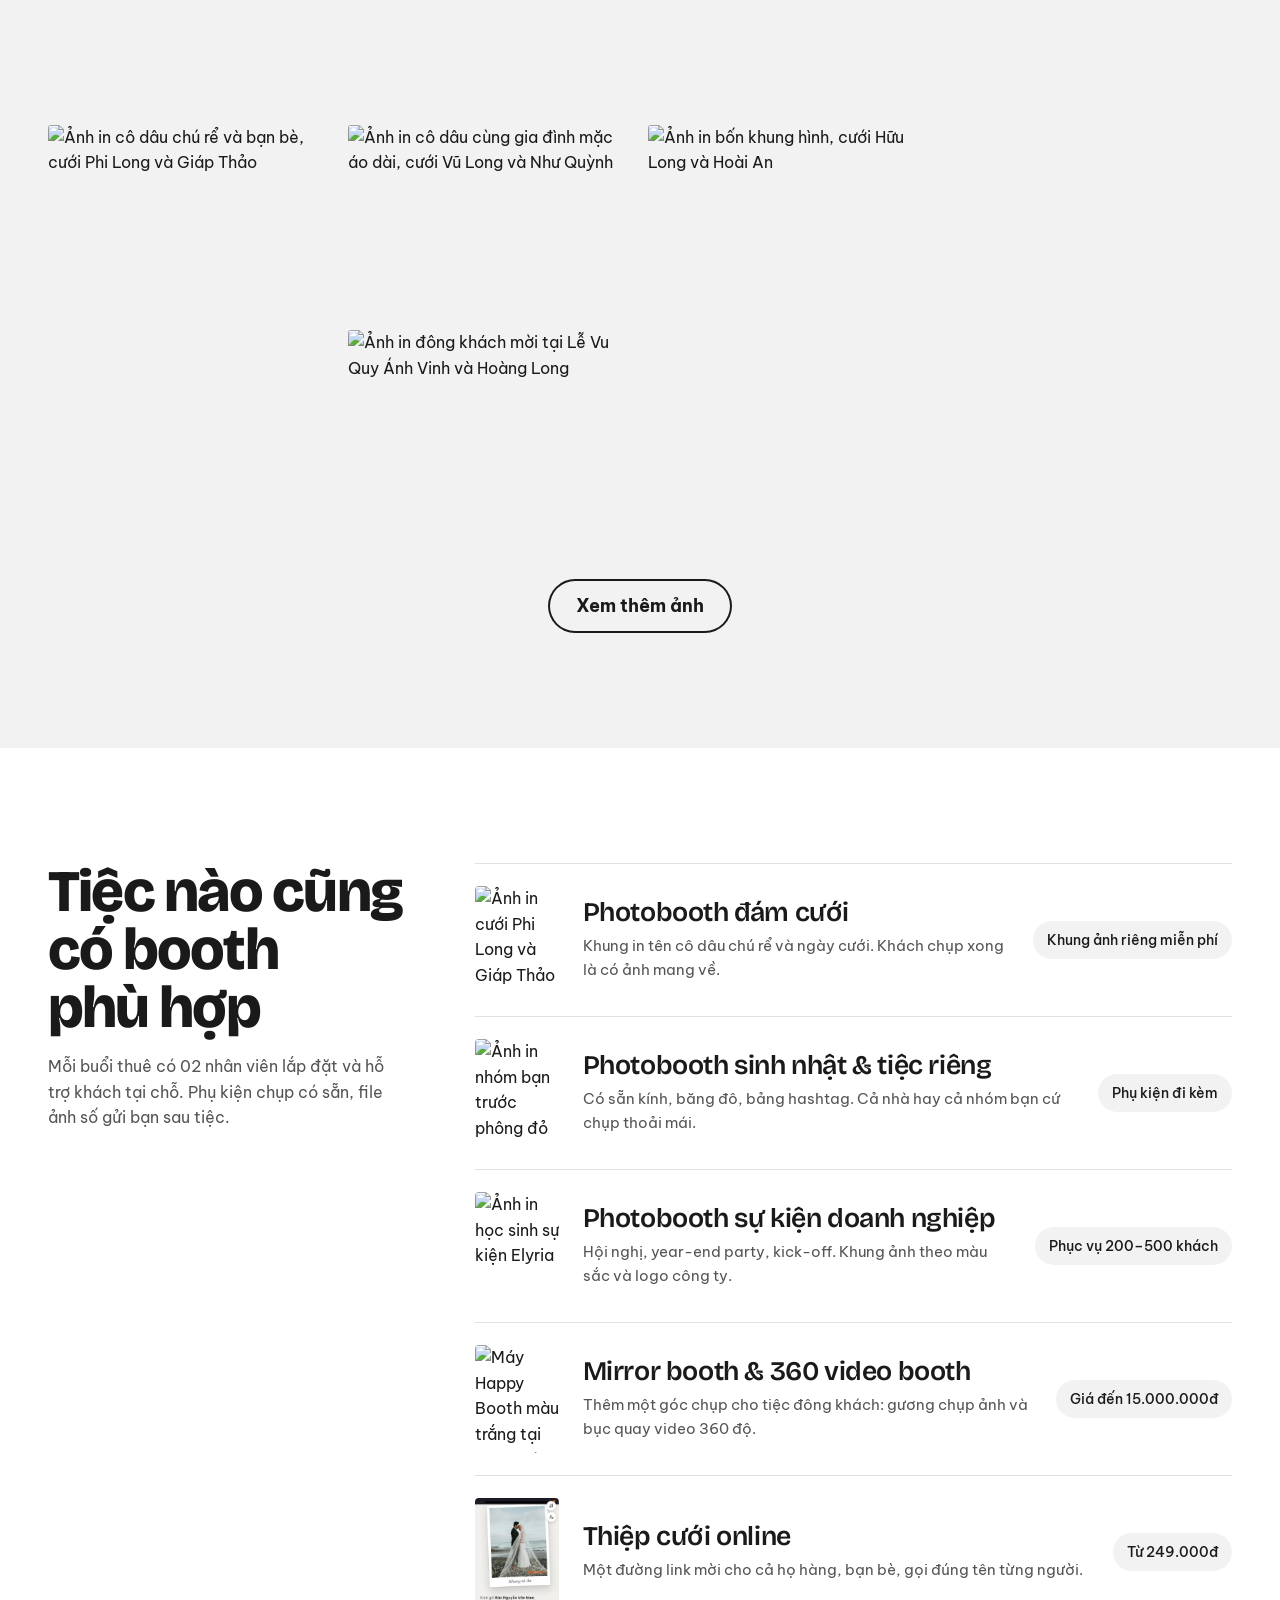
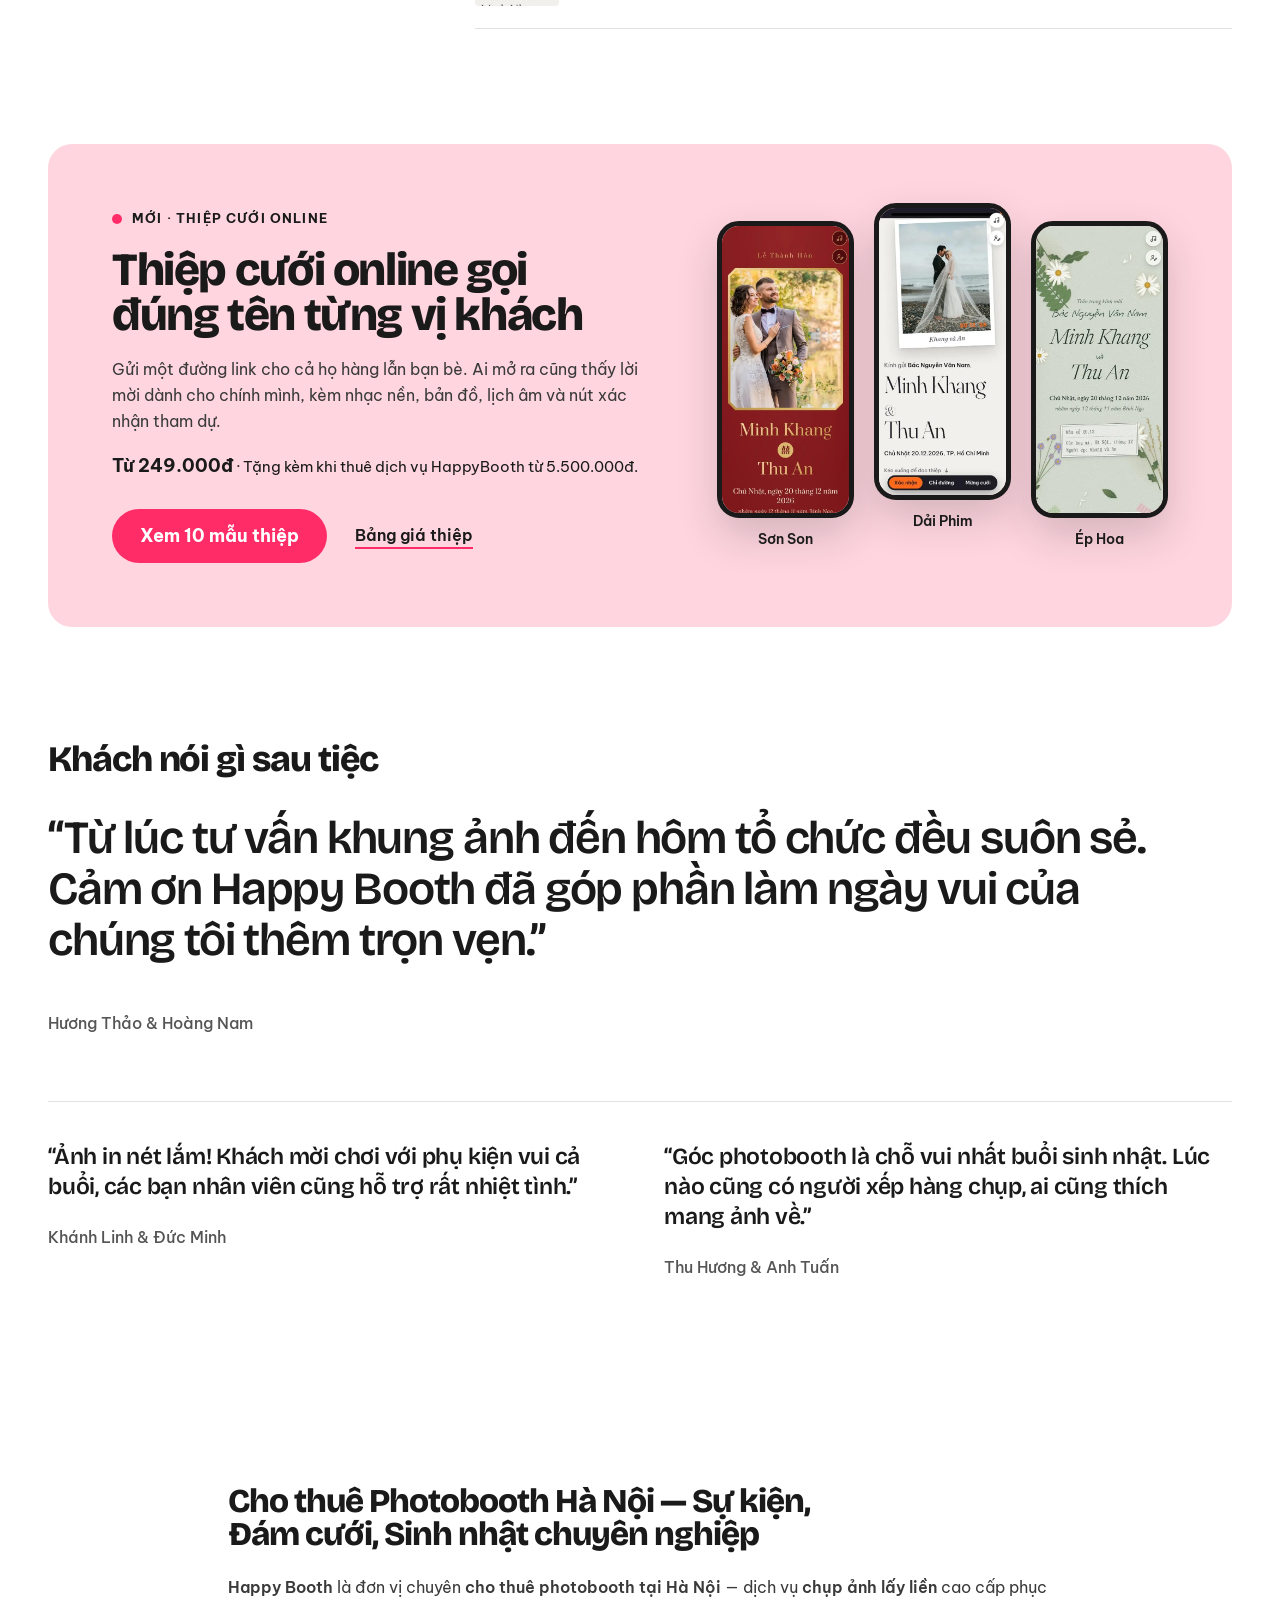
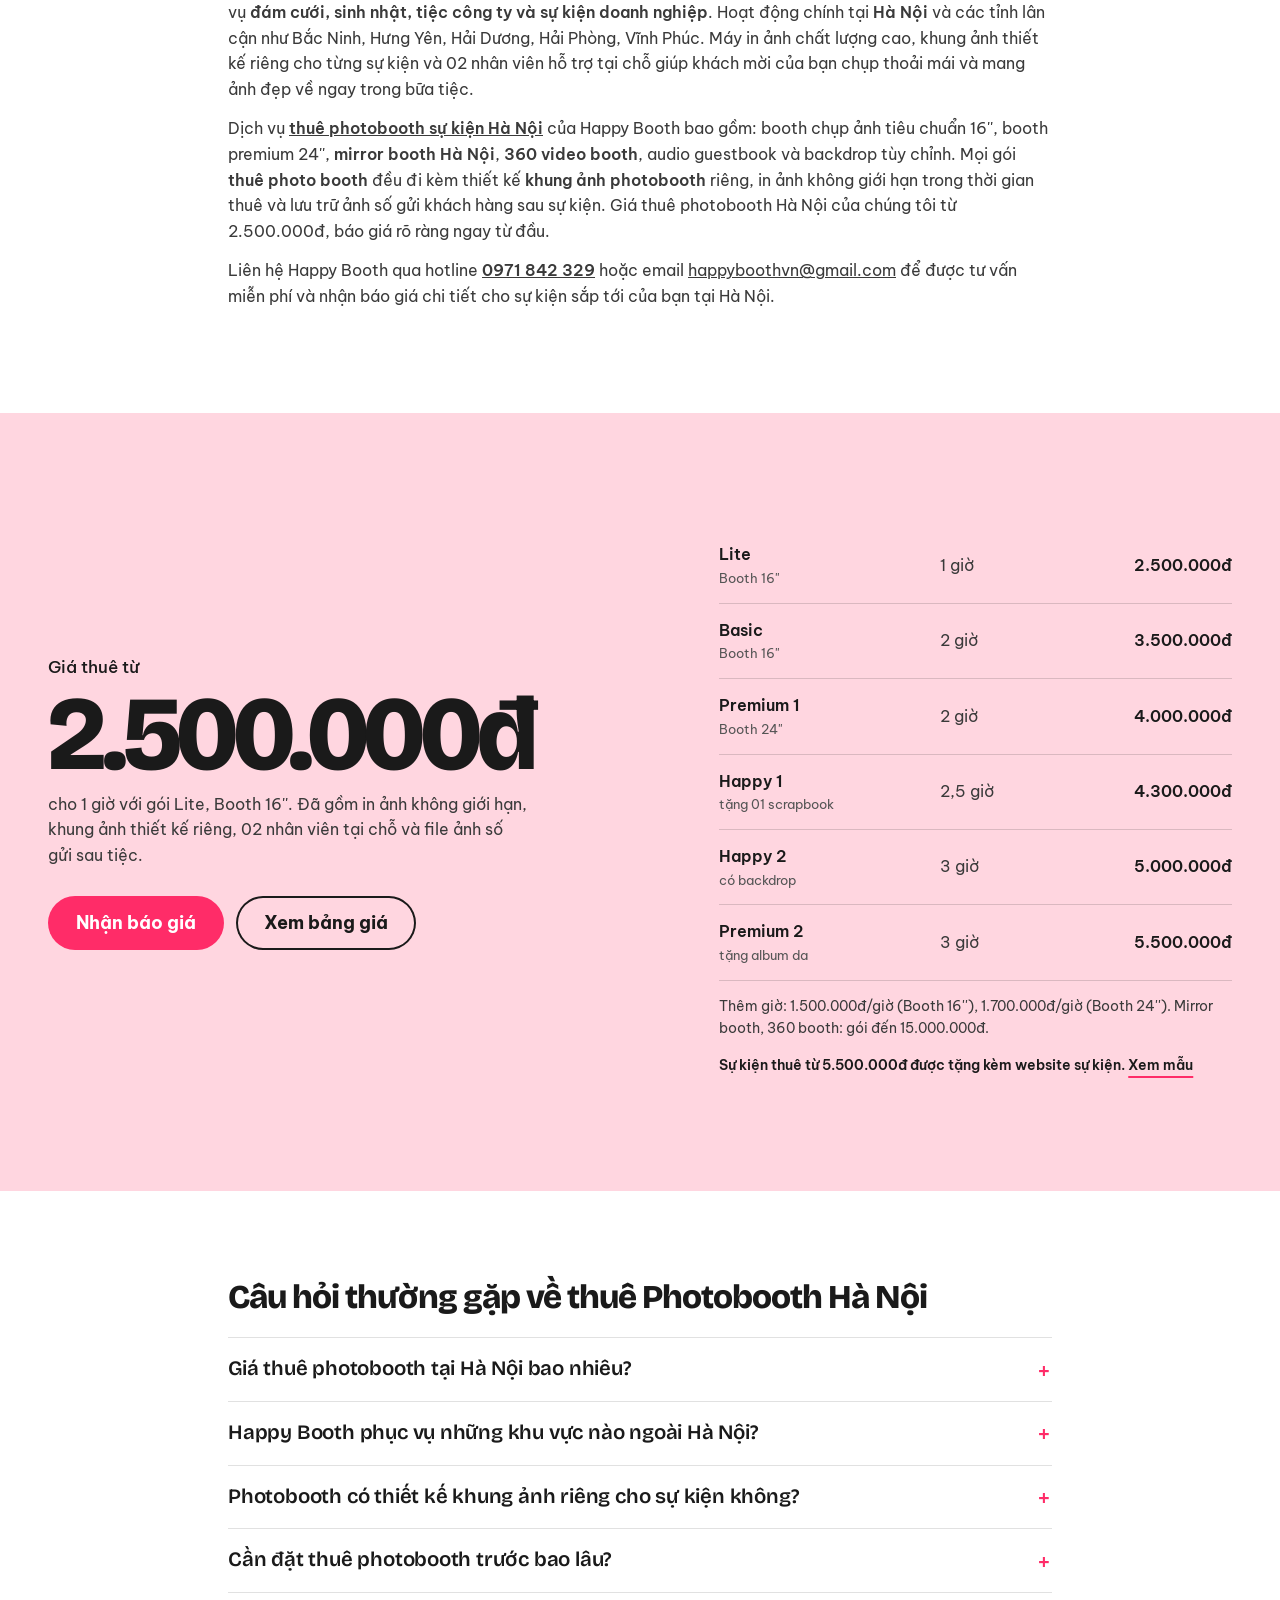
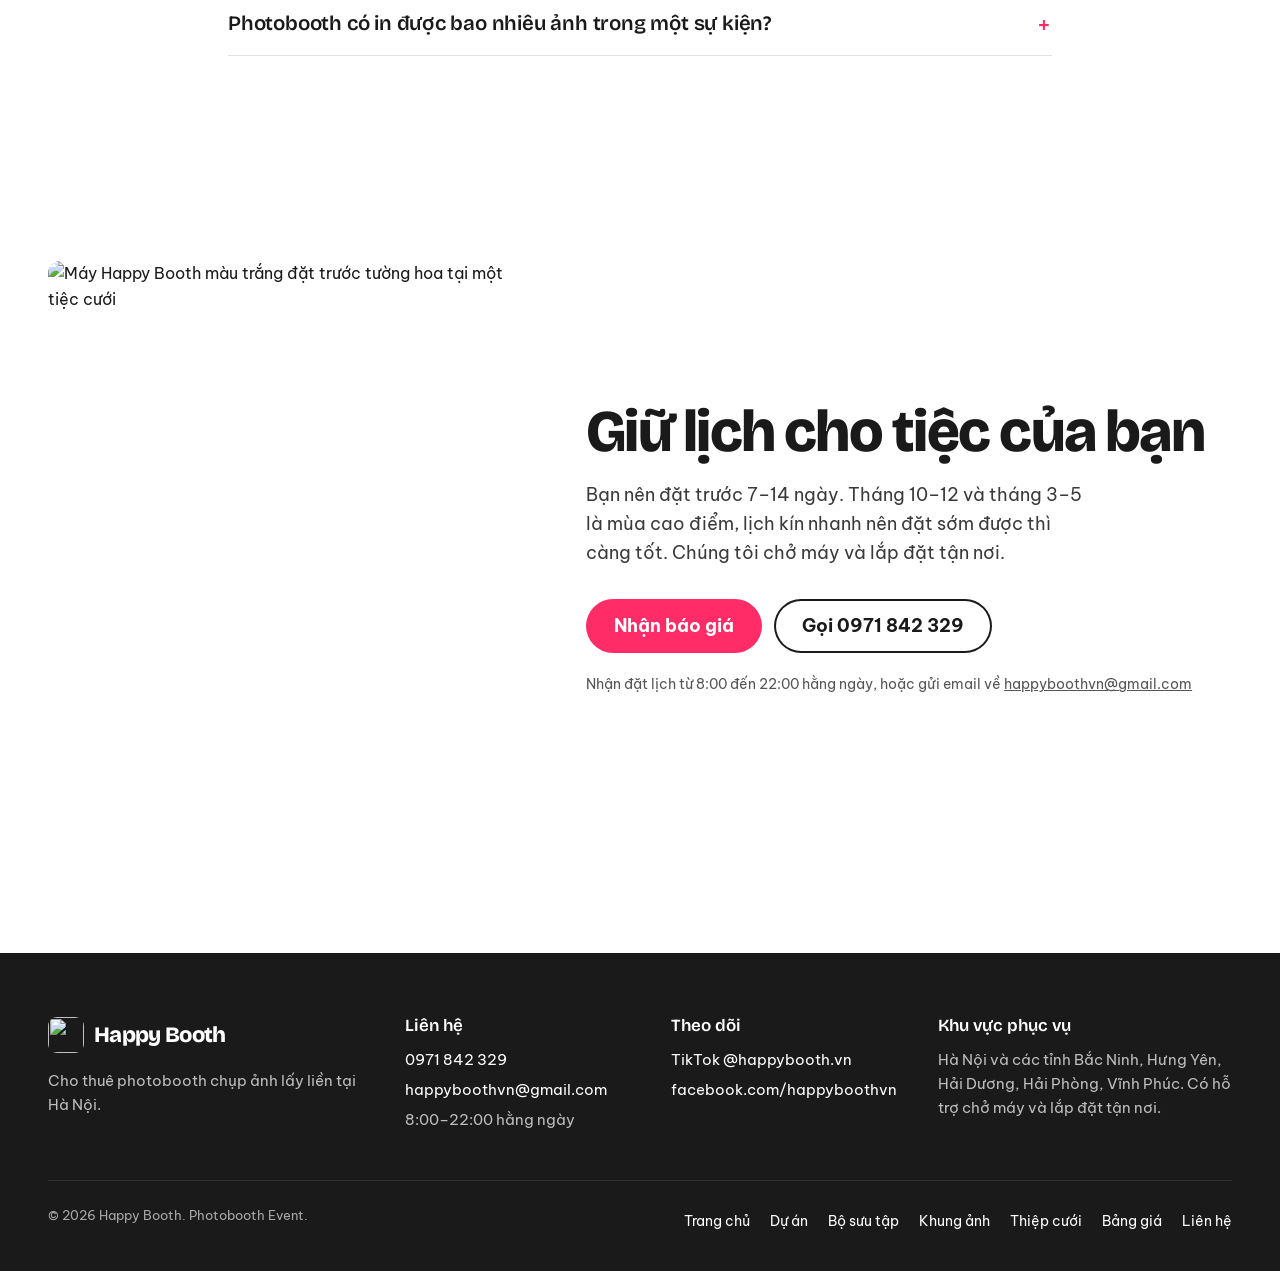
==== commit 8a915d4e: "Add a wedding invitation page and point the menu to it /thiep-cuoi-online shows the templates, featu" ====
--- a/index.html
+++ b/index.html
@@ -183,7 +183,7 @@
   <link rel="preconnect" href="https://fonts.googleapis.com">
   <link rel="preconnect" href="https://fonts.gstatic.com" crossorigin>
   <link href="https://fonts.googleapis.com/css2?family=Bricolage+Grotesque:opsz,wght@12..96,600;12..96,800&family=Be+Vietnam+Pro:wght@400;500;600;700&display=swap" rel="stylesheet">
-  <link rel="stylesheet" href="assets/css/style.css?v=7f1b1de4fef3">
+  <link rel="stylesheet" href="assets/css/style.css?v=ad86099d8888">
 </head>
 <body>
 
@@ -199,7 +199,7 @@
         <a href="/about" data-i18n="common.nav.about">Dự án</a>
         <a href="/portfolio" data-i18n="common.nav.portfolio">Bộ sưu tập</a>
         <a href="/frame" data-i18n="common.nav.frame">Khung ảnh</a>
-        <a href="https://invite.happybooth.vn/" class="vi-only" lang="vi">Thiệp cưới</a>
+        <a href="/thiep-cuoi-online" class="vi-only" lang="vi">Thiệp cưới</a>
         <a href="/price" data-i18n="common.nav.price">Bảng giá</a>
         <a href="/contact" data-i18n="common.nav.contact">Liên hệ</a>
       </nav>
@@ -235,7 +235,7 @@
     <a href="/about" data-i18n="common.nav.about">Dự án</a>
     <a href="/portfolio" data-i18n="common.nav.portfolio">Bộ sưu tập</a>
     <a href="/frame" data-i18n="common.nav.frame">Khung ảnh</a>
-    <a href="https://invite.happybooth.vn/" class="vi-only" lang="vi">Thiệp cưới</a>
+    <a href="/thiep-cuoi-online" class="vi-only" lang="vi">Thiệp cưới</a>
     <a href="/price" data-i18n="common.nav.price">Bảng giá</a>
     <a href="/contact" data-i18n="common.nav.contact">Liên hệ</a>
     <a href="https://www.tiktok.com/@happybooth.vn" target="_blank" rel="noopener">TikTok</a>
@@ -409,7 +409,7 @@
         <li class="services__row"><img src="assets/images/highlights/l03.jpg" width="84" height="108" loading="lazy" alt="Ảnh in nhóm bạn trước phông đỏ"><div><h3 data-i18n="home.services.birthday.title">Photobooth sinh nhật &amp; tiệc riêng</h3><p data-i18n="home.services.birthday.text">Có sẵn kính, băng đô, bảng hashtag. Cả nhà hay cả nhóm bạn cứ chụp thoải mái.</p></div><span class="services__tag" data-i18n="home.services.birthday.tag">Phụ kiện đi kèm</span></li>
         <li class="services__row"><img src="assets/images/highlights/l04.jpg" width="84" height="108" loading="lazy" alt="Ảnh in học sinh sự kiện Elyria"><div><h3 data-i18n="home.services.corporate.title">Photobooth sự kiện doanh nghiệp</h3><p data-i18n="home.services.corporate.text">Hội nghị, year-end party, kick-off. Khung ảnh theo màu sắc và logo công ty.</p></div><span class="services__tag" data-i18n="home.services.corporate.tag">Phục vụ 200–500 khách</span></li>
         <li class="services__row"><img src="assets/images/highlights/booth.jpg" width="84" height="108" loading="lazy" alt="Máy Happy Booth màu trắng tại tiệc cưới"><div><h3 data-i18n="home.services.mirror.title">Mirror booth &amp; 360 video booth</h3><p data-i18n="home.services.mirror.text">Thêm một góc chụp cho tiệc đông khách: gương chụp ảnh và bục quay video 360 độ.</p></div><span class="services__tag" data-i18n="home.services.mirror.tag">Giá đến 15.000.000đ</span></li>
-        <li class="services__row vi-only" lang="vi"><img src="assets/images/invite/dai-phim.webp" width="84" height="108" loading="lazy" alt="Thiệp cưới online mẫu Dải Phim trên điện thoại"><div><h3><a href="https://invite.happybooth.vn/">Thiệp cưới online</a></h3><p>Một đường link mời cho cả họ hàng, bạn bè, gọi đúng tên từng người.</p></div><span class="services__tag">Từ 249.000đ</span></li>
+        <li class="services__row vi-only" lang="vi"><img src="assets/images/invite/dai-phim.webp" width="84" height="108" loading="lazy" alt="Thiệp cưới online mẫu Dải Phim trên điện thoại"><div><h3><a href="/thiep-cuoi-online">Thiệp cưới online</a></h3><p>Một đường link mời cho cả họ hàng, bạn bè, gọi đúng tên từng người.</p></div><span class="services__tag">Từ 249.000đ</span></li>
       </ul>
     </div>
   </section>
@@ -422,7 +422,7 @@
           <p class="invite-band__eyebrow">Mới · Thiệp cưới online</p>
           <h2 id="invite-band-title">Thiệp cưới online gọi đúng tên từng vị khách</h2>
           <p class="invite-band__text">Gửi một đường link cho cả họ hàng lẫn bạn bè. Ai mở ra cũng thấy lời mời dành cho chính mình, kèm nhạc nền, bản đồ, lịch âm và nút xác nhận tham dự.</p>
-          <p class="invite-band__price"><strong>Từ 249.000đ</strong> · Tặng kèm khi thuê dịch vụ HappyBooth cho tiệc cưới từ 5.500.000đ.</p>
+          <p class="invite-band__price"><strong>Từ 249.000đ</strong> · Tặng kèm khi thuê dịch vụ HappyBooth từ 5.500.000đ.</p>
           <div class="invite-band__cta">
             <a class="btn btn--pink" href="https://invite.happybooth.vn/#mau">Xem 10 mẫu thiệp</a>
             <a class="text-link" href="https://invite.happybooth.vn/#gia">Bảng giá thiệp</a>
@@ -497,7 +497,7 @@
           <tr><th scope="row">Premium 2<small data-i18n="home.price.album">tặng album da</small></th><td data-i18n="home.price.h3">3 giờ</td><td>5.500.000đ</td></tr>
         </table>
         <p class="price-band__extra" data-i18n="home.price.extra">Thêm giờ: 1.500.000đ/giờ (Booth 16''), 1.700.000đ/giờ (Booth 24''). Mirror booth, 360 booth: gói đến 15.000.000đ.</p>
-        <p class="price-band__invite vi-only" lang="vi">Tiệc cưới thuê từ 5.500.000đ được tặng kèm thiệp cưới online. <a class="text-link" href="https://invite.happybooth.vn/">Xem mẫu thiệp</a></p>
+        <p class="price-band__invite vi-only" lang="vi">Sự kiện thuê từ 5.500.000đ được tặng kèm website sự kiện. <a class="text-link" href="/thiep-cuoi-online">Xem mẫu</a></p>
       </div>
     </div>
   </section>
@@ -587,7 +587,7 @@
           <a href="/about" data-i18n="common.nav.about">Dự án</a>
           <a href="/portfolio" data-i18n="common.nav.portfolio">Bộ sưu tập</a>
           <a href="/frame" data-i18n="common.nav.frame">Khung ảnh</a>
-          <a href="https://invite.happybooth.vn/" class="vi-only" lang="vi">Thiệp cưới</a>
+          <a href="/thiep-cuoi-online" class="vi-only" lang="vi">Thiệp cưới</a>
           <a href="/price" data-i18n="common.nav.price">Bảng giá</a>
           <a href="/contact" data-i18n="common.nav.contact">Liên hệ</a>
         </nav>
--- a/assets/css/style.css
+++ b/assets/css/style.css
@@ -980,7 +980,8 @@
   border-top: 1px solid var(--color-border);
 }
 
-.services__row:last-child {
+/* On the list, not the last row: in English the last row (the invite) is hidden */
+.services ul {
   border-bottom: 1px solid var(--color-border);
 }
 
@@ -1090,7 +1091,8 @@
   transform: translateY(-18px);
 }
 
-.invite-band__phone img {
+.invite-band__phone img,
+.invite-page__tpl img {
   display: block;
   width: 100%;
   height: auto;
@@ -1104,11 +1106,14 @@
 }
 
 .invite-band__phone:hover img,
-.invite-band__phone:focus-visible img {
+.invite-band__phone:focus-visible img,
+.invite-page__tpl:hover img,
+.invite-page__tpl:focus-visible img {
   transform: translateY(-6px);
 }
 
-.invite-band__phone span {
+.invite-band__phone span,
+.invite-page__tpl span {
   display: block;
   margin-top: 10px;
 }
@@ -1128,15 +1133,184 @@
     grid-template-columns: 1fr;
   }
 
-  .invite-band__phone img {
+  .invite-band__phone img,
+  .invite-page__tpl img {
     border-width: 3px;
     border-radius: 14px;
   }
 }
 
 @media (prefers-reduced-motion: reduce) {
-  .invite-band__phone img {
+  .invite-band__phone img,
+  .invite-page__tpl img {
     transition: none;
+  }
+}
+
+/* Invite page (/thiep-cuoi-online) */
+.invite-page__hero {
+  display: grid;
+  grid-template-columns: minmax(0, 6fr) minmax(0, 5fr);
+  gap: clamp(32px, 5vw, 72px);
+  align-items: center;
+}
+
+.invite-page__hero .project-breadcrumb {
+  margin-bottom: 28px;
+}
+
+.page-header .invite-band__eyebrow {
+  margin-top: 0;
+  font-size: 13px;
+  color: var(--color-text);
+}
+
+.page-header .invite-page__gift {
+  margin-top: 18px;
+  font-size: 15px;
+  color: var(--color-text);
+}
+
+.invite-page__gift strong {
+  font-size: 18px;
+}
+
+.invite-page__section h2 {
+  font-size: clamp(30px, 3.6vw, 52px);
+}
+
+.invite-page__sub {
+  margin-top: 14px;
+  color: var(--color-text-light);
+}
+
+.invite-page__tpls {
+  display: grid;
+  grid-template-columns: repeat(5, minmax(0, 1fr));
+  gap: clamp(20px, 3vw, 40px) clamp(10px, 1.6vw, 20px);
+  margin-top: 40px;
+}
+
+.invite-page__tpl {
+  display: block;
+  text-align: center;
+  font-size: 14px;
+  font-weight: 600;
+}
+
+.invite-page__tpl small {
+  display: block;
+  margin-top: 2px;
+  font-size: 12px;
+  font-weight: 500;
+  color: var(--color-text-light);
+}
+
+.invite-page__features,
+.invite-page__steps,
+.invite-page__prices {
+  display: grid;
+  grid-template-columns: repeat(4, minmax(0, 1fr));
+  gap: clamp(20px, 2.4vw, 32px);
+  margin-top: 40px;
+}
+
+.invite-page__features h3,
+.invite-page__steps h3,
+.invite-page__price h3 {
+  font-size: 22px;
+}
+
+.invite-page__features p,
+.invite-page__steps p {
+  margin-top: 10px;
+  font-size: 15px;
+  color: var(--color-text-light);
+}
+
+.invite-page__steps {
+  counter-reset: invite-step;
+}
+
+.invite-page__steps li::before {
+  counter-increment: invite-step;
+  content: counter(invite-step);
+  display: block;
+  margin-bottom: 12px;
+  font: 800 40px/1 var(--font-display);
+  color: var(--color-pink);
+}
+
+.invite-page__steps a {
+  text-decoration: underline;
+}
+
+.invite-page__price {
+  padding: 24px;
+  border: 1px solid var(--color-border);
+  border-radius: 16px;
+}
+
+.invite-page__price--gift {
+  border-color: transparent;
+  background: var(--color-blush);
+}
+
+.invite-page__amount {
+  margin-top: 12px;
+  font: 800 30px/1 var(--font-display);
+  letter-spacing: -0.02em;
+}
+
+.invite-page__price ul {
+  margin-top: 18px;
+}
+
+.invite-page__price li {
+  position: relative;
+  margin-top: 8px;
+  padding-left: 16px;
+  font-size: 14px;
+  color: var(--color-text-soft);
+}
+
+.invite-page__price li::before {
+  content: "";
+  position: absolute;
+  left: 0;
+  top: 0.6em;
+  width: 6px;
+  height: 6px;
+  border-radius: 50%;
+  background: var(--color-pink);
+}
+
+@media (max-width: 1100px) {
+  .invite-page__prices {
+    grid-template-columns: repeat(2, minmax(0, 1fr));
+  }
+}
+
+@media (max-width: 960px) {
+  .invite-page__hero {
+    grid-template-columns: 1fr;
+  }
+
+  .invite-page__tpls {
+    grid-template-columns: repeat(3, minmax(0, 1fr));
+  }
+
+  .invite-page__features,
+  .invite-page__steps {
+    grid-template-columns: repeat(2, minmax(0, 1fr));
+  }
+}
+
+@media (max-width: 600px) {
+  .invite-page__features,
+  .invite-page__steps,
+  .invite-page__prices {
+    grid-template-columns: 1fr;
   }
 }
 
